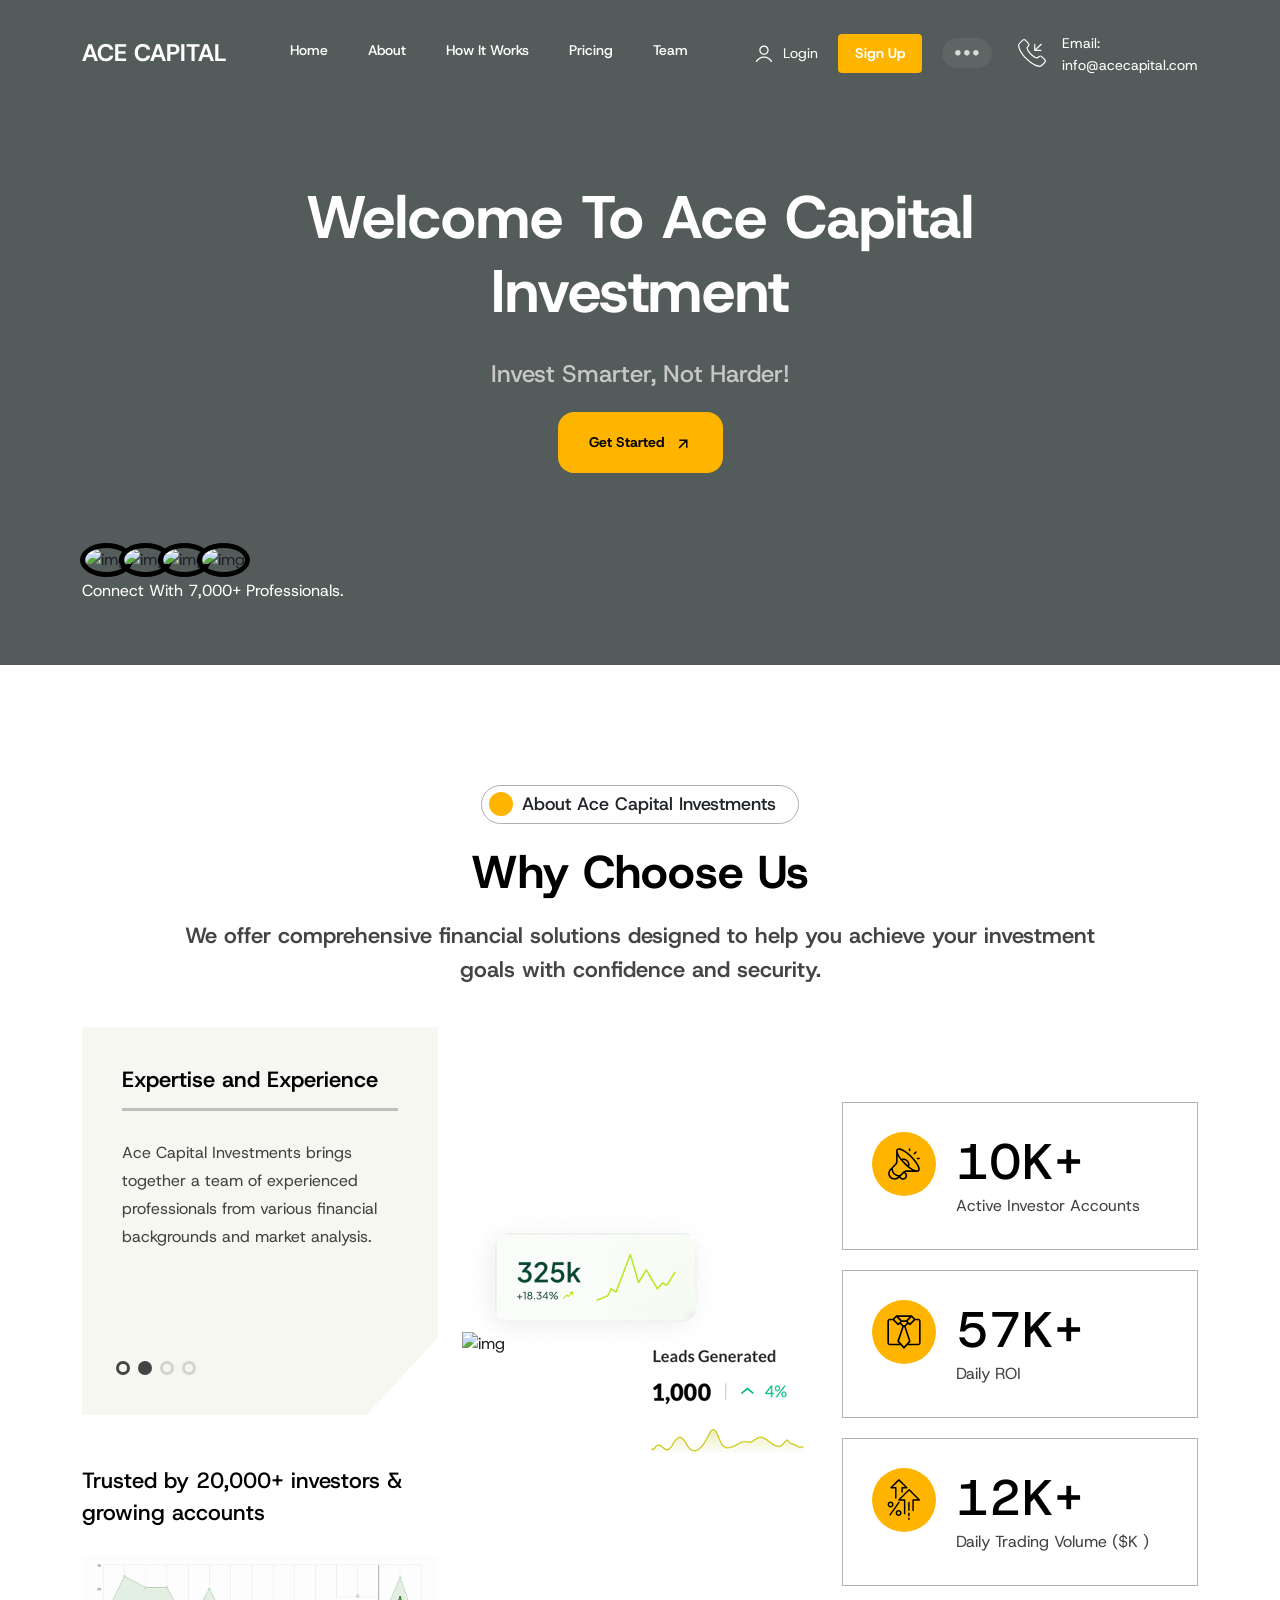
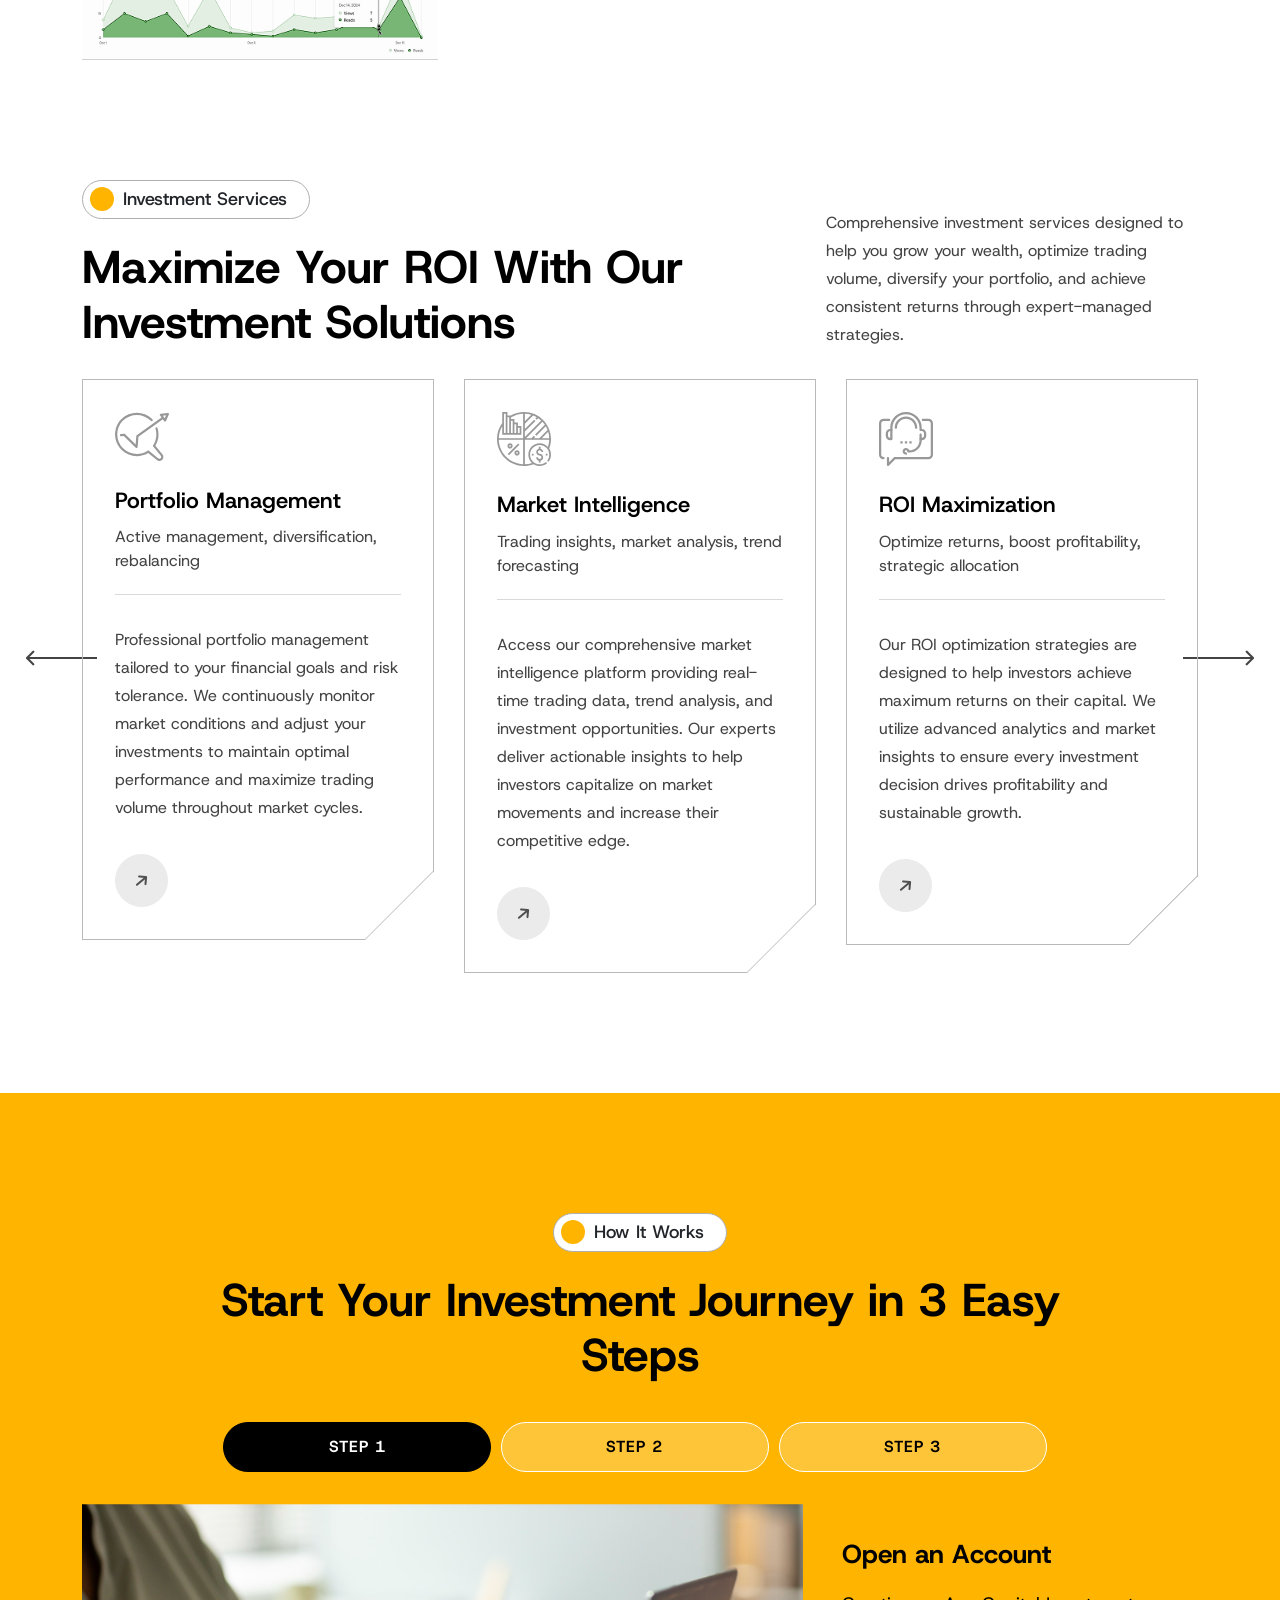
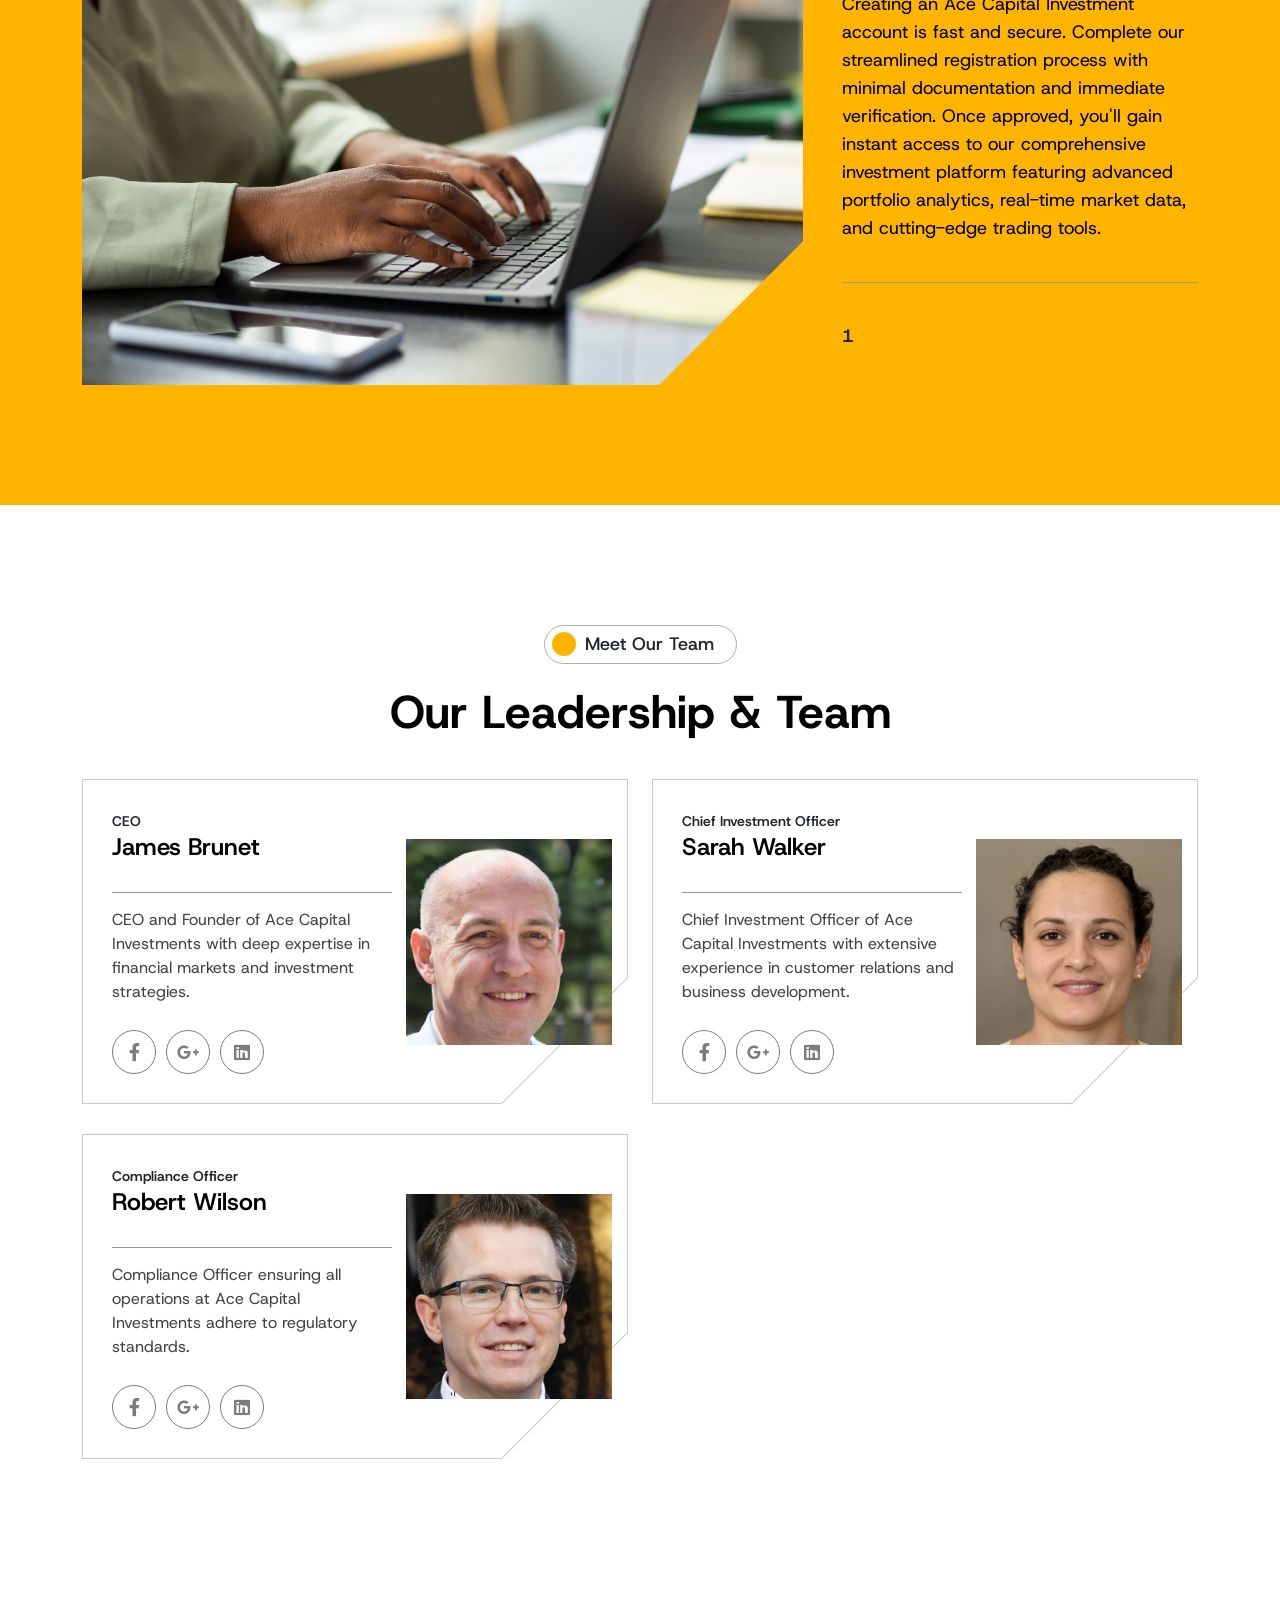
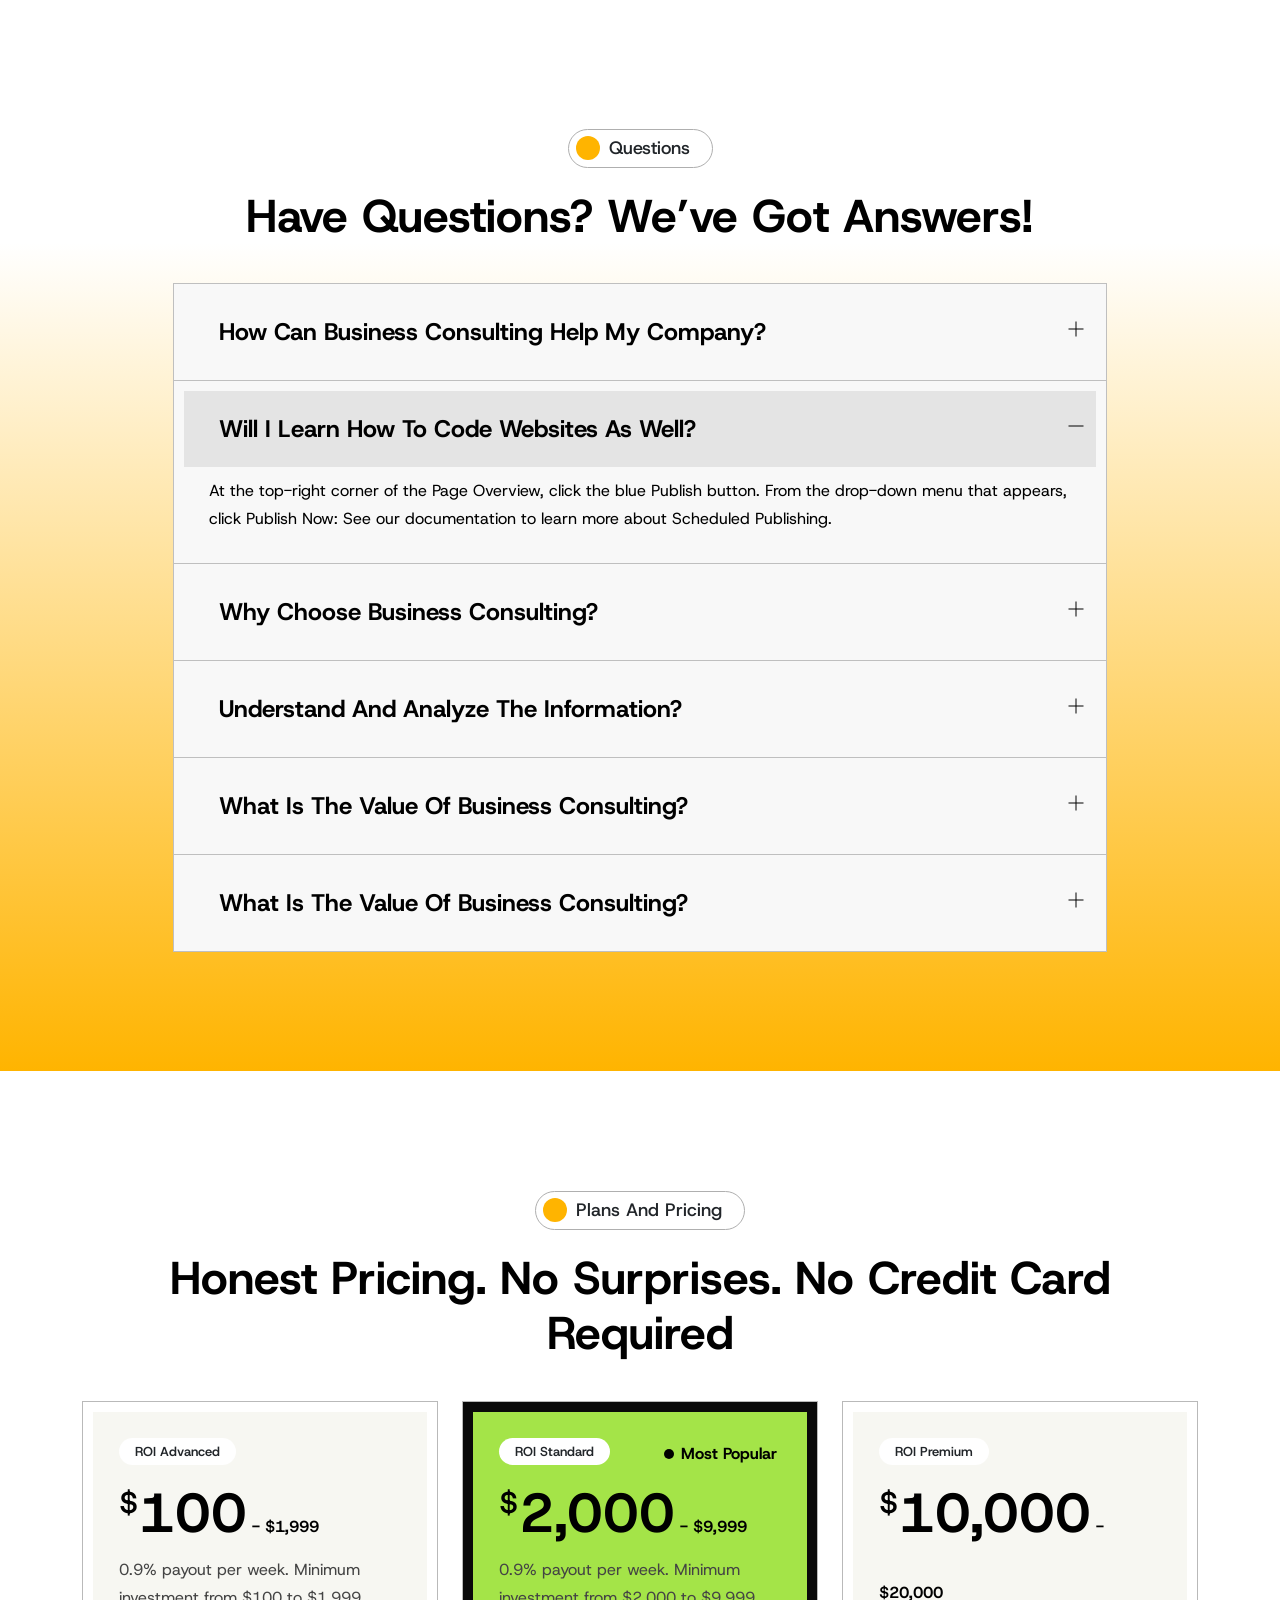
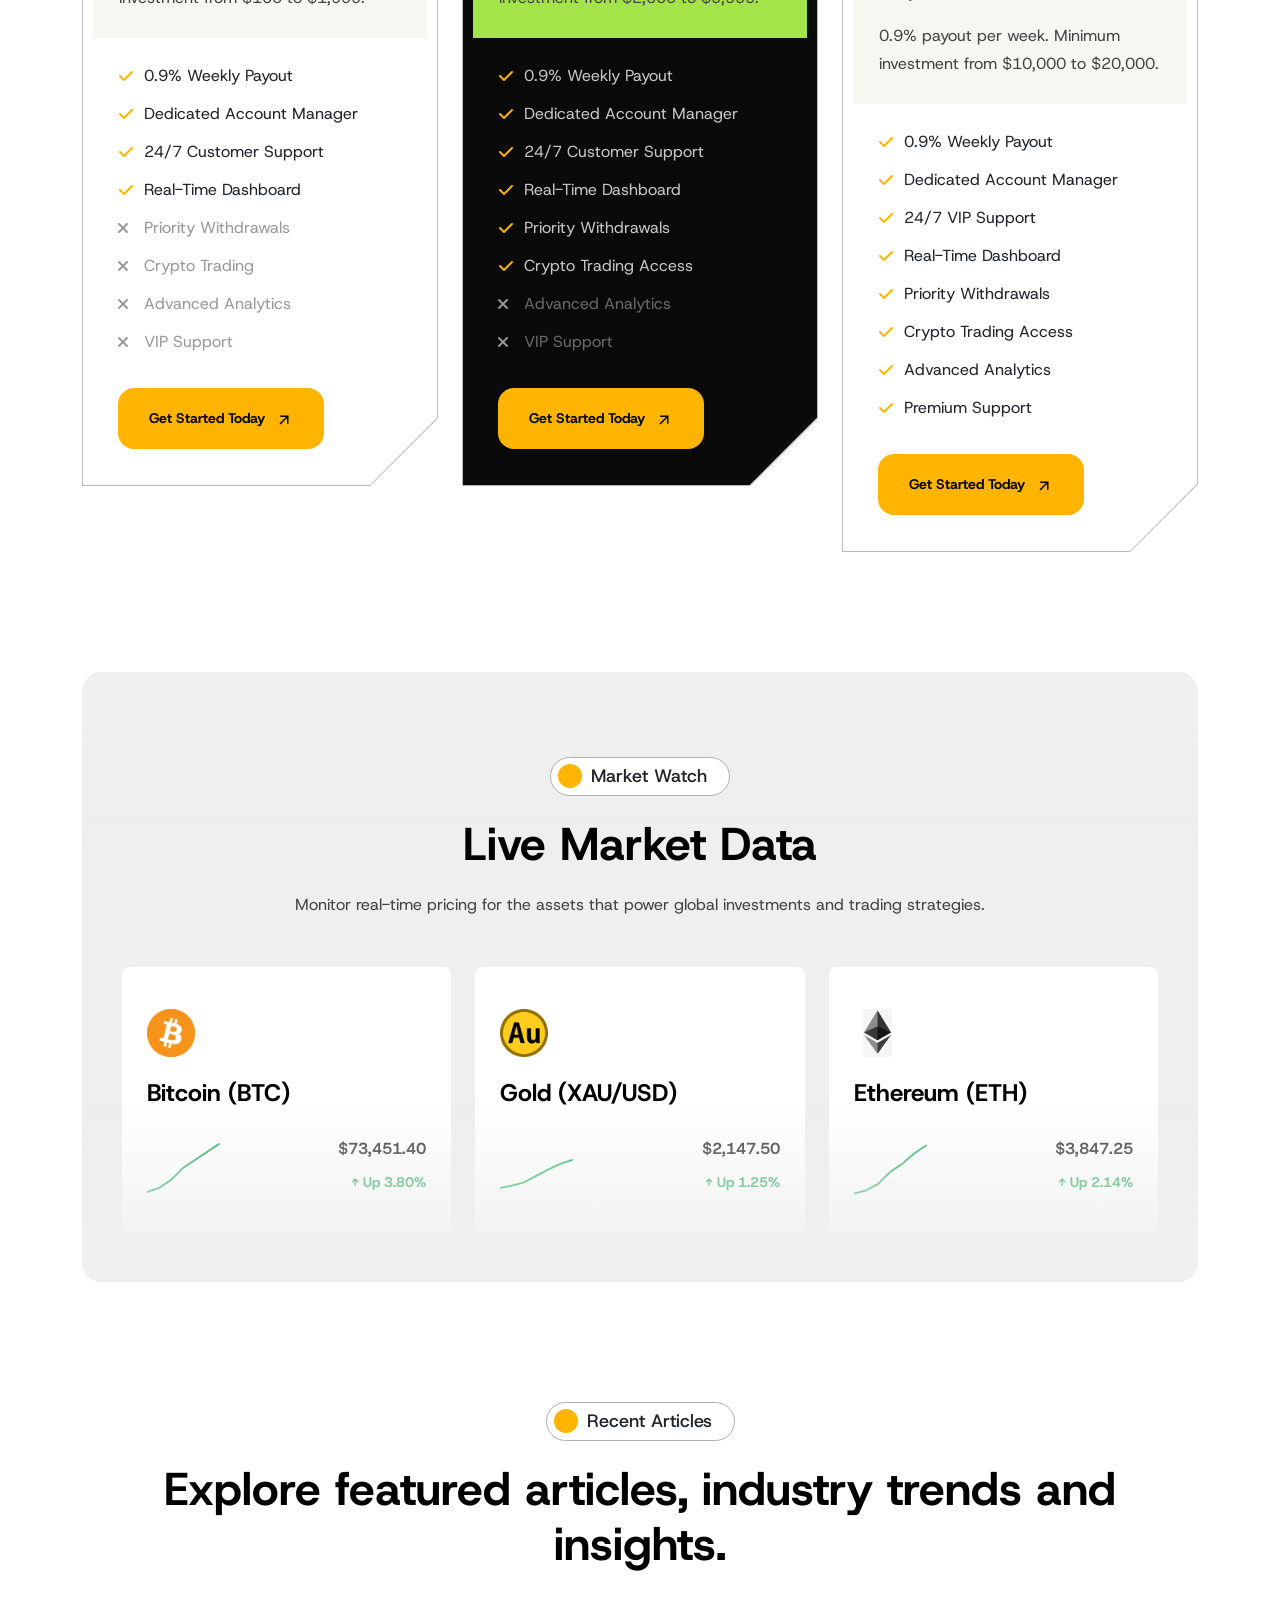
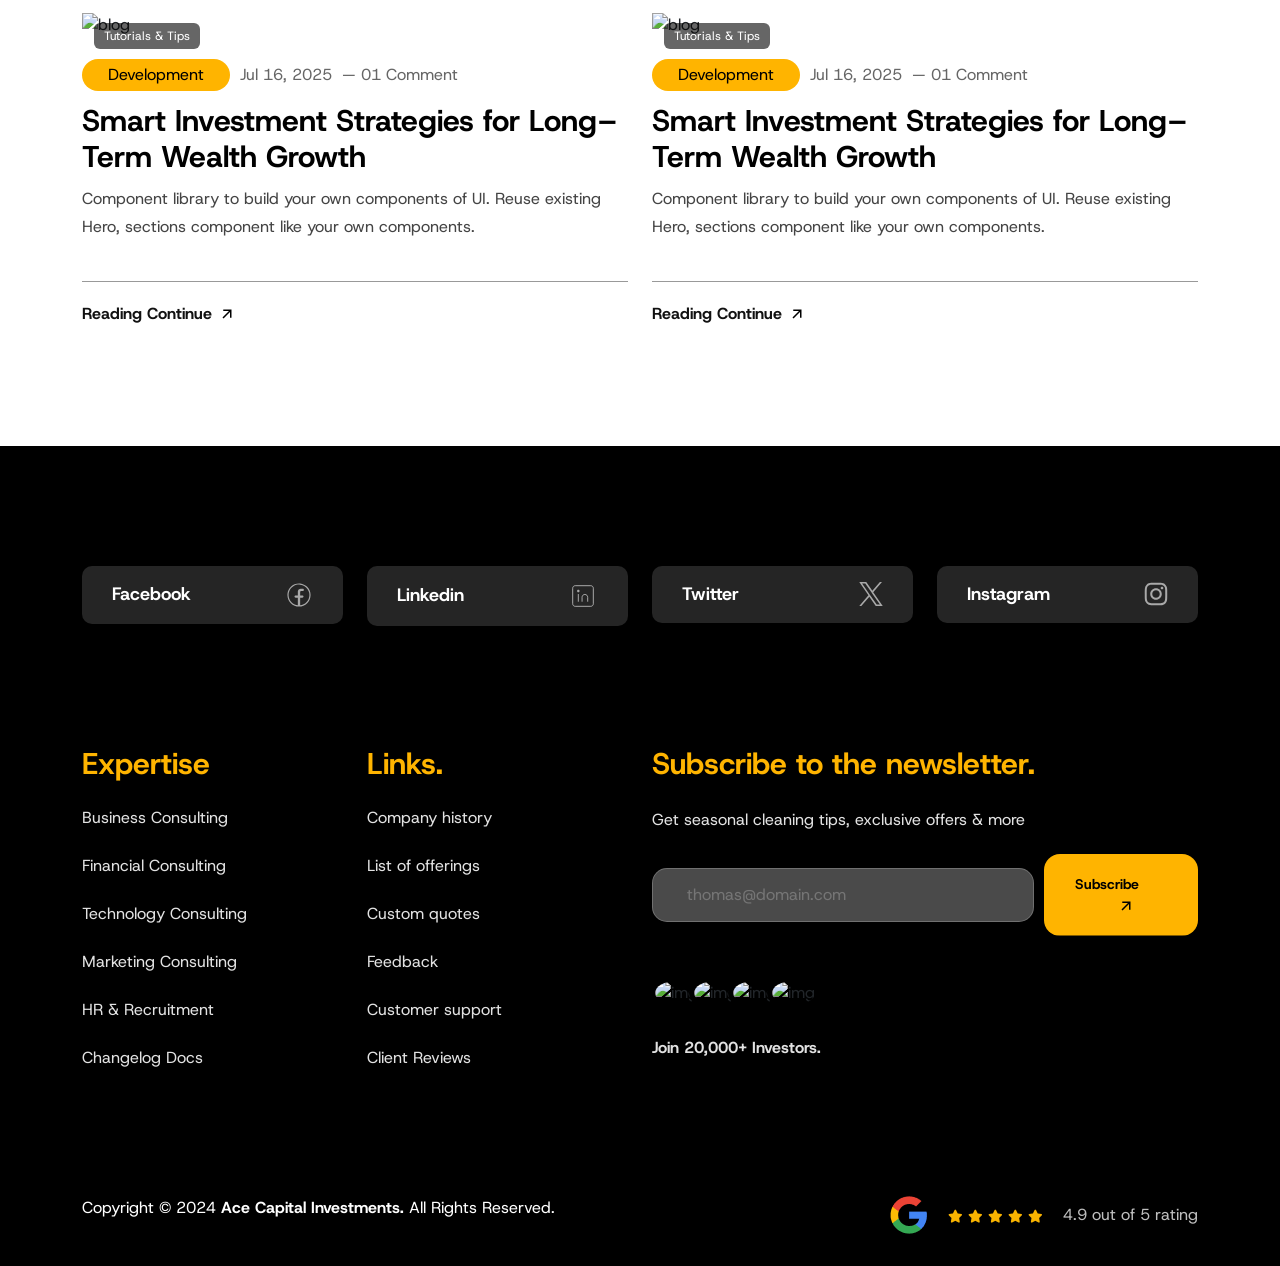
==== index.html @ 598467a3 "Initial commit: Ace Capital Investment platform with dashboard, auth pages, and assets" ====
<!DOCTYPE html>
<html lang="zxx">
<head>
  <meta charset="utf-8">
  <meta name="viewport" content="width=device-width, initial-scale=1.0">
  <title>Ace Capital Investment - Invest Smarter, Not Harder</title>
  <link rel="icon" href="assets/img/favicon.png">
  <!-- CSS only -->
   <link rel="stylesheet" type="text/css" href="assets/css/bootstrap.min.css"> 
   <!-- fancybox -->
   <link rel="stylesheet" href="assets/css/jquery.fancybox.min.css">
   <link rel="stylesheet" href="assets/css/nice-select.css"> 
   <!-- Font Awesome 6 -->
   <link rel="stylesheet" href="assets/css/fontawesome.min.css">
   <link rel="stylesheet" href="assets/css/swiper.css"> 
   <!-- style -->
   <link rel="stylesheet" href="assets/css/style.css">
   <!-- responsive -->
   <link rel="stylesheet" href="assets/css/responsive.css"> 
 </head>
<body>
<!-- preloader -->
 <div class="preloader">
    <div class="loader"></div> 
 </div>
<!-- preloader end -->
<!-- header -->
<header>
  <div class="container">
    <div class="top-bar">
      <div class="logo">
        <a href="index.html">
          <h2 style="color: white; margin: 0; font-size: 24px; font-weight: bold;">ACE CAPITAL</h2>
        </a>
      </div>
      <nav class="navbar">
        <ul class="navbar-links">
          <li class="navbar-dropdown">
            <a href="#">Home</a>
          </li>
          <li class="navbar-dropdown">
            <a href="#about">About</a>
          </li>
          <li class="navbar-dropdown">
            <a href="#services">How It Works</a>
          </li>
          <li class="navbar-dropdown">
            <a href="#pricing">Pricing</a>
          </li>
          <li class="navbar-dropdown">
            <a href="#team">Team</a>
          </li>
        </ul>
      </nav> 
      <div class="header-right">
        <div class="login">
          <svg width="36" height="36" viewBox="0 0 36 36" fill="none" xmlns="http://www.w3.org/2000/svg">
            <path d="M24.4227 14.036C24.4227 10.4709 21.5312 7.57945 17.9661 7.57945C14.4009 7.57945 11.5095 10.4709 11.5095 14.036C11.5095 17.6012 14.4009 20.4926 17.9661 20.4926C21.5312 20.4926 24.4227 17.6012 24.4227 14.036ZM13.1938 14.036C13.1938 11.3972 15.3273 9.26377 17.9661 9.26377C20.6049 9.26377 22.7383 11.3972 22.7383 14.036C22.7383 16.6748 20.6049 18.8083 17.9661 18.8083C15.3273 18.8083 13.1938 16.6748 13.1938 14.036Z" fill="white"/>
            <path d="M7.15832 30.3739C7.29868 30.4582 7.43904 30.4862 7.5794 30.4862C7.86012 30.4862 8.16891 30.3459 8.30927 30.0651C10.2743 26.5842 13.9798 24.4227 17.9661 24.4227C21.9523 24.4227 25.6578 26.5842 27.6509 30.0651C27.8755 30.4582 28.4088 30.5985 28.8019 30.3739C29.1949 30.1494 29.3352 29.616 29.1106 29.223C26.8368 25.2368 22.5699 22.7383 17.9661 22.7383C13.3622 22.7383 9.09529 25.2368 6.82145 29.223C6.59688 29.616 6.73724 30.1494 7.15832 30.3739Z" fill="white"/>
          </svg>
          <a href="#">Login</a>
        </div>
        <div class="login">
          <a href="#" class="btn" style="padding: 8px 16px; border-radius: 4px;">
            <span class="btn-wrap">
              <span class="text-one">Sign Up</span>
              <span class="text-two">Sign Up</span>
            </span>
          </a>
        </div>
        <a href="#" class="union" id="show">
          <svg width="24" height="6" viewBox="0 0 24 6" xmlns="http://www.w3.org/2000/svg">
            <path d="M2.85938 0C4.41439 8.73645e-05 5.6748 1.2604 5.6748 2.81543C5.67474 4.3704 4.41435 5.63077 2.85938 5.63086C1.30433 5.63086 0.0440144 4.37046 0.0439453 2.81543C0.0439453 1.26034 1.30429 0 2.85938 0ZM11.8691 0C13.4242 0 14.6855 1.26034 14.6855 2.81543C14.6855 4.37046 13.4242 5.63086 11.8691 5.63086C10.3143 5.63065 9.05378 4.37033 9.05371 2.81543C9.05371 1.26047 10.3142 0.00021094 11.8691 0ZM20.8799 0C22.435 0 23.6953 1.26034 23.6953 2.81543C23.6952 4.37046 22.4349 5.63086 20.8799 5.63086C19.3249 5.63083 18.0645 4.37044 18.0645 2.81543C18.0645 1.26036 19.3248 3.00267e-05 20.8799 0Z" />
          </svg> 
        </a>
        <div class="mailnumber">
          <i>
            <svg width="44" height="44" viewBox="0 0 44 44" fill="none" xmlns="http://www.w3.org/2000/svg">
              <path d="M36.5389 28.9111L33.0997 25.4719C32.1501 24.5223 30.6461 24.4389 29.6012 25.2768C27.8669 26.6681 27.3633 26.6561 27.3436 26.6544C25.7795 26.4748 23.3595 24.952 21.1784 22.7743C18.9621 20.5614 17.4779 18.2033 17.3069 16.6238C17.3061 16.6031 17.2992 16.1038 18.6897 14.4074C19.549 13.359 19.4734 11.8456 18.5135 10.8857L15.0889 7.46109C14.1152 6.48742 12.5872 6.42383 11.5336 7.31242C8.31701 10.0272 6.68591 12.0742 6.68591 13.3959C6.68591 18.2798 11.1529 24.487 15.3329 28.667C19.5129 32.847 25.7202 37.3141 30.604 37.3141C31.9258 37.3141 33.9728 35.683 36.6876 32.4663C37.5761 31.4136 37.5126 29.8848 36.5389 28.9111ZM35.7027 31.6345C32.9708 34.8717 31.2778 36.0241 30.604 36.0241C28.7151 36.0241 26.3338 35.2095 23.7187 33.6686C21.2343 32.2042 18.6493 30.1598 16.2439 27.7544C13.8385 25.349 11.794 22.7648 10.3297 20.2795C8.7888 17.6645 7.97412 15.2831 7.97412 13.3942C7.97412 12.7205 9.1274 11.0275 12.3638 8.29555C12.6173 8.08156 12.9241 7.97586 13.2301 7.97586C13.5729 7.97586 13.9141 8.1082 14.1762 8.37031L17.6008 11.7949C18.0898 12.2839 18.1285 13.0548 17.6919 13.5884C16.1176 15.5091 15.9732 16.2912 16.0239 16.7587C16.4604 20.7848 23.1429 27.4691 27.1958 27.934C27.6641 27.9881 28.453 27.8489 30.4072 26.2806C30.9383 25.8543 31.704 25.8973 32.1879 26.3811L35.6271 29.8203C36.1238 30.3188 36.1556 31.0982 35.7027 31.6345Z" fill="white"/>
              <path d="M24.3916 19.2595C24.4131 19.5843 24.7079 19.855 25.0336 19.849H31.6783C32.034 19.849 32.3228 19.5602 32.3228 19.2045C32.3228 18.8487 32.034 18.5599 31.6783 18.5599H26.6552L32.719 12.8356C32.9776 12.5916 32.9897 12.1834 32.7456 11.9247C32.5015 11.666 32.0933 11.654 31.8347 11.898L25.6781 17.7091V12.5589C25.6781 12.2031 25.3894 11.9144 25.0336 11.9144C24.6778 11.9144 24.389 12.2031 24.389 12.5589V19.2036C24.3899 19.2225 24.3908 19.2414 24.3916 19.2595Z" fill="white"/>
            </svg> 
          </i>
          <div>
            <span>Email:</span>
            <a href="mailto:info@acecapital.com">info@acecapital.com</a>
          </div>
        </div> 
      </div>
    </div>
  </div>
</header>
<!-- header end --> 
<section class="hero-section botton-section" style="background-image: url(assets/img/bg1.jpg);">
  <div class="container">
    <div class="row">
      <div class="col-lg-12">
        <div class="hero-text"> 
          <h1>Welcome To Ace Capital Investment</h1>
          <p style="font-size: 24px; font-weight: 500;">Invest Smarter, Not Harder!</p>
          <a href="#" class="btn">
            <span class="btn-wrap">
              <span class="text-one">Get Started </span>
              <span class="text-two">Register</span>
            </span>
            <svg width="18" height="18" viewBox="0 0 18 18" fill="none" xmlns="http://www.w3.org/2000/svg">
              <path d="M12.0029 7.0605L5.54768 13.5157L4.48718 12.4553L10.9417 6H5.25293V4.5H13.5029V12.75H12.0029V7.0605Z" fill="black"/>
            </svg> 
          </a>
        </div> 
        <div class="d-lg-flex">
          <div class="review"> 
            <ul>
              <li><img src="https://placehold.co/56x56" alt="img"></li>
              <li><img src="https://placehold.co/56x56" alt="img"></li>
              <li><img src="https://placehold.co/56x56" alt="img"></li>
              <li><img src="https://placehold.co/56x56" alt="img"></li> 
            </ul>
            <p>Connect With 7,000+ Professionals.</p>
          </div>
          
        </div> 
      </div> 
    </div>
  </div> 
</section> 
 <section class="gap no-bottom" id="about">
  <div class="container">
    <div class="heading">
      <span>About Ace Capital Investments</span>
      <h2>Why Choose Us</h2>
      <p>We offer comprehensive financial solutions designed to help you achieve your investment goals with confidence and security.</p>
    </div>
    <div class="row align-items-center">
      <div class="col-lg-4 col-md-6">
        <div class="swiper our-mission-swiper">
            <div class="swiper-wrapper">
              <div class="swiper-slide">
                <div class="our-mission">
                  <h3>Protection & Security</h3>
                  <p>Ace Capital Investments prioritizes the protection of our clients' funds and security of their personal information.</p>
                </div>
              </div>
              <div class="swiper-slide">
                <div class="our-mission">
                  <h3>Expertise and Experience</h3>
                  <p>Ace Capital Investments brings together a team of experienced professionals from various financial backgrounds and market analysis.</p>
                </div>
              </div>
              <div class="swiper-slide">
                <div class="our-mission">
                  <h3>Transparency and Trust</h3>
                  <p>Transparency forms the cornerstone of our business. We believe in building strong and open communication with our clients.</p>
                </div>
              </div>
              <div class="swiper-slide">
                <div class="our-mission">
                  <h3>Personalized Investment Strategies</h3>
                  <p>We believe that every investor is unique, with specific goals and risk tolerance. At Ace Capital Investments, we tailor strategies to your needs.</p>
                </div>
              </div>
          </div>
          <div class="swiper-pagination"></div>
        </div>
        <div class="trusted">
          <h3>Trusted by 20,000+ investors & growing accounts</h3>
          <img src="assets/img/trusted.png" alt="img">
        </div>
      </div>
      <div class="col-lg-4 col-md-6">
        <div class="about-imgs">
          <img src="assets/img/bg2.jpg" alt="img">
          <img src="assets/img/banner-icon.jpg" alt="img" class="banner-icon">
          <img src="assets/img/groth.png" alt="img" class="groth">
        </div>
      </div>
      <div class="col-lg-4 col-md-6">
        <div class="count-text">
            <div>
            <i>
              <svg width="32" height="32" viewBox="0 0 32 32" fill="none" xmlns="http://www.w3.org/2000/svg">
                <path d="M21.5417 3.33329C21.7516 3.33329 21.953 3.24988 22.1015 3.10142C22.2499 2.95295 22.3333 2.75159 22.3333 2.54163V0.958293C22.3333 0.74833 22.2499 0.546966 22.1015 0.3985C21.953 0.250034 21.7516 0.166626 21.5417 0.166626C21.3317 0.166626 21.1303 0.250034 20.9819 0.3985C20.8334 0.546966 20.75 0.74833 20.75 0.958293V2.54163C20.75 2.75159 20.8334 2.95295 20.9819 3.10142C21.1303 3.24988 21.3317 3.33329 21.5417 3.33329Z" fill="black"/>
                <path d="M29.4583 11.25H31.0416C31.2516 11.25 31.453 11.1666 31.6014 11.0181C31.7499 10.8696 31.8333 10.6683 31.8333 10.4583C31.8333 10.2483 31.7499 10.047 31.6014 9.8985C31.453 9.75003 31.2516 9.66663 31.0416 9.66663H29.4583C29.2483 9.66663 29.047 9.75003 28.8985 9.8985C28.75 10.047 28.6666 10.2483 28.6666 10.4583C28.6666 10.6683 28.75 10.8696 28.8985 11.0181C29.047 11.1666 29.2483 11.25 29.4583 11.25Z" fill="black"/>
                <path d="M26.2916 6.4999C26.3955 6.50116 26.4984 6.48068 26.5938 6.43978C26.6893 6.39888 26.7751 6.33845 26.8458 6.2624L28.4291 4.67906C28.5019 4.60629 28.5596 4.51989 28.599 4.42481C28.6384 4.32973 28.6587 4.22781 28.6587 4.1249C28.6587 4.02198 28.6384 3.92007 28.599 3.82498C28.5596 3.7299 28.5019 3.6435 28.4291 3.57073C28.3564 3.49796 28.27 3.44023 28.1749 3.40084C28.0798 3.36146 27.9779 3.34119 27.875 3.34119C27.772 3.34119 27.6701 3.36146 27.575 3.40084C27.48 3.44023 27.3936 3.49796 27.3208 3.57073L25.7375 5.15406C25.6617 5.22514 25.6014 5.31098 25.5601 5.4063C25.5188 5.50161 25.4976 5.60437 25.4976 5.70823C25.4976 5.81209 25.5188 5.91485 25.5601 6.01016C25.6014 6.10548 25.6617 6.19132 25.7375 6.2624C25.8082 6.33845 25.894 6.39888 25.9894 6.43978C26.0849 6.48068 26.1878 6.50116 26.2916 6.4999Z" fill="black"/>
                <path d="M23.8216 8.17827C21.2838 5.54727 18.3706 3.30632 15.1766 1.52827C12.1841 -0.0550608 9.98329 -0.260894 8.84329 0.910773C8.58634 1.17978 8.38654 1.49803 8.25592 1.84634C8.1253 2.19466 8.06658 2.56582 8.08329 2.93744V13.2449C8.06445 14.2773 7.65083 15.2632 6.92745 15.9999L2.05079 20.9241C1.45238 21.5134 0.977165 22.2159 0.652794 22.9906C0.328423 23.7653 0.161377 24.5967 0.161377 25.4366C0.161377 26.2765 0.328423 27.108 0.652794 27.8827C0.977165 28.6574 1.45238 29.3598 2.05079 29.9491C2.6401 30.5475 3.34254 31.0227 4.11724 31.3471C4.89194 31.6715 5.72342 31.8385 6.56329 31.8385C7.40315 31.8385 8.23463 31.6715 9.00933 31.3471C9.78403 31.0227 10.4865 30.5475 11.0758 29.9491L11.25 29.7908L12.0891 30.6141C12.4708 31.0031 12.9268 31.3115 13.43 31.5209C13.9332 31.7304 14.4733 31.8366 15.0183 31.8333C16.1172 31.8291 17.1699 31.3907 17.947 30.6136C18.7241 29.8366 19.1624 28.7839 19.1666 27.6849C19.1699 27.1399 19.0637 26.5998 18.8543 26.0966C18.6449 25.5935 18.3365 25.1375 17.9475 24.7558L17.3775 24.1699C17.8186 24.0068 18.2846 23.9211 18.755 23.9166H29.4583C29.5733 23.9129 29.6864 23.8859 29.7908 23.8374C30.2836 23.7606 30.7388 23.5275 31.0891 23.1724C32.2608 22.0166 32.0391 19.8158 30.4716 16.8391C28.6949 13.6396 26.4539 10.7209 23.8216 8.17827ZM9.93579 2.01911C10.1986 1.81991 10.5254 1.72412 10.8541 1.74994C12.1138 1.87152 13.3307 2.27174 14.4166 2.92161C17.4594 4.62793 20.2426 6.76063 22.6816 9.25494C25.1759 11.6939 27.3086 14.4771 29.015 17.5199C30.3766 20.1324 30.345 21.5891 29.9175 22.0324C29.79 22.1361 29.6431 22.2134 29.4854 22.2596C29.3277 22.3058 29.1624 22.3201 28.9991 22.3016C26.832 21.9626 24.7879 21.0741 23.0616 19.7208C22.4441 19.2933 21.8583 18.8499 21.2883 18.4066C21.4471 17.8934 21.5324 17.3604 21.5416 16.8233C21.5493 15.84 21.328 14.8685 20.8952 13.9856C20.4624 13.1028 19.8299 12.3328 19.0479 11.7367C18.266 11.1406 17.3559 10.7348 16.3899 10.5514C15.4239 10.368 14.4285 10.412 13.4825 10.6799C13.055 10.1099 12.6116 9.52411 12.1841 8.90661C10.8486 7.16475 9.98183 5.10962 9.66662 2.93744C9.64814 2.77416 9.66242 2.60883 9.70864 2.45114C9.75486 2.29345 9.83208 2.14657 9.93579 2.01911ZM19.9741 17.3141C19.0241 16.5224 18.1058 15.7308 17.2033 14.7966C16.3008 13.8624 15.4775 12.9758 14.6858 12.0258C15.3569 11.9423 16.0381 12.0032 16.6839 12.2042C17.3296 12.4053 17.925 12.7419 18.4301 13.1916C18.9352 13.6413 19.3385 14.1937 19.613 14.8118C19.8875 15.4299 20.0268 16.0995 20.0216 16.7758C20.0216 16.9816 19.99 17.1399 19.9741 17.3141ZM3.15912 28.8408C2.70428 28.3982 2.34275 27.8689 2.09589 27.2842C1.84903 26.6995 1.72185 26.0713 1.72185 25.4366C1.72185 24.8019 1.84903 24.1737 2.09589 23.589C2.34275 23.0043 2.70428 22.4751 3.15912 22.0324L3.42829 21.7633C3.65688 23.4887 4.44772 25.0907 5.67845 26.3214C6.90917 27.5522 8.51119 28.343 10.2366 28.5716L9.96745 28.8408C9.05102 29.7176 7.83161 30.207 6.56329 30.207C5.29496 30.207 4.07555 29.7176 3.15912 28.8408ZM16.8391 25.8641C17.3149 26.3509 17.5819 27.0042 17.5833 27.6849C17.5836 28.366 17.3164 29.0199 16.8391 29.5058C16.3442 29.9654 15.6937 30.2208 15.0183 30.2208C14.3428 30.2208 13.6924 29.9654 13.1975 29.5058L12.3741 28.6666L16 25.0724L16.8391 25.8641ZM18.755 22.3333C18.0305 22.3238 17.3115 22.459 16.64 22.7309C15.9685 23.0027 15.3579 23.4059 14.8441 23.9166L11.7408 27.0833H11.25C9.57025 27.0833 7.95934 26.416 6.77161 25.2283C5.58388 24.0406 4.91662 22.4296 4.91662 20.7499C4.90816 20.5864 4.90816 20.4226 4.91662 20.2591L8.08329 17.0924C8.59118 16.5765 8.99243 15.9656 9.26411 15.2946C9.53579 14.6235 9.67256 13.9055 9.66662 13.1816V7.68744C10.0783 8.43161 10.5216 9.14411 10.9491 9.76161C11.5666 10.6799 12.2 11.5191 12.8491 12.3108C13.8671 13.5651 14.9505 14.7648 16.095 15.9049C17.2508 17.0608 18.4541 18.1533 19.6733 19.1508C20.4808 19.7999 21.2566 20.4174 22.2383 21.0508C22.8558 21.4783 23.5683 21.9216 24.3125 22.3333H18.755Z" fill="black"/>
                </svg>
                </i>
                </div>
          <div>
            <h2 data-max="20"><span>K+</span></h2>
            <p>Active Investor Accounts</p> 
          </div>
        </div>
        <div class="count-text">
          <div>
            <i>
              <svg width="34" height="34" viewBox="0 0 34 34" fill="none" xmlns="http://www.w3.org/2000/svg">
                  <path d="M31.1667 3.66672H28.1834L25.0834 0.583383C25.0226 0.474343 24.9294 0.386953 24.8167 0.333383C24.7125 0.309771 24.6043 0.309771 24.5 0.333383H9.50004C9.39581 0.309771 9.28761 0.309771 9.18337 0.333383C9.07937 0.368917 8.98713 0.432335 8.91671 0.516716L5.81671 3.66672H2.83337C2.17033 3.66672 1.53445 3.93011 1.06561 4.39895C0.596766 4.86779 0.333374 5.50367 0.333374 6.16672V27.8334C0.333374 28.4964 0.596766 29.1323 1.06561 29.6011C1.53445 30.07 2.17033 30.3334 2.83337 30.3334H13.6667L16.3334 33.3834C16.4131 33.4724 16.5107 33.5437 16.6198 33.5925C16.729 33.6413 16.8472 33.6665 16.9667 33.6665C17.0862 33.6665 17.2044 33.6413 17.3136 33.5925C17.4227 33.5437 17.5203 33.4724 17.6 33.3834L20.3334 30.3334H31.1667C31.8297 30.3334 32.4656 30.07 32.9345 29.6011C33.4033 29.1323 33.6667 28.4964 33.6667 27.8334V6.16672C33.6667 5.50367 33.4033 4.86779 32.9345 4.39895C32.4656 3.93011 31.8297 3.66672 31.1667 3.66672ZM17.4834 10.3334H16.5167L14.0167 7.83338L14.85 7.00005H19.15L19.9834 7.83338L17.4834 10.3334ZM19.15 5.33338H14.85L11.5167 2.00005H22.4834L19.15 5.33338ZM20.6834 6.16672L24.5 2.35005L26.65 4.50005L22.8334 8.31672L20.6834 6.16672ZM9.50004 2.35005L13.3167 6.16672L11.1667 8.31672L7.35004 4.50005L9.50004 2.35005ZM2.83337 28.6667C2.61236 28.6667 2.4004 28.5789 2.24412 28.4226C2.08784 28.2664 2.00004 28.0544 2.00004 27.8334V6.16672C2.00004 5.9457 2.08784 5.73374 2.24412 5.57746C2.4004 5.42118 2.61236 5.33338 2.83337 5.33338H5.81671L10.5834 10.0834C10.6582 10.1631 10.7486 10.2266 10.8489 10.2701C10.9492 10.3135 11.0574 10.3359 11.1667 10.3359C11.276 10.3359 11.3842 10.3135 11.4845 10.2701C11.5849 10.2266 11.6752 10.1631 11.75 10.0834L12.8334 9.01672L15.2167 11.4L10.3334 25.9C10.2865 26.0376 10.2756 26.185 10.3019 26.3279C10.3281 26.4709 10.3906 26.6048 10.4834 26.7167L12.15 28.6667H2.83337ZM17 31.5667L12.1 25.9834L16.7667 12H17.2334L21.9 25.9834L17 31.5667ZM32 27.8334C32 28.0544 31.9122 28.2664 31.756 28.4226C31.5997 28.5789 31.3877 28.6667 31.1667 28.6667H21.75L23.4167 26.7167C23.5095 26.6048 23.572 26.4709 23.5982 26.3279C23.6245 26.185 23.6136 26.0376 23.5667 25.9L18.7334 11.4L21.1667 9.01672L22.25 10.0834C22.3249 10.1631 22.4152 10.2266 22.5155 10.2701C22.6159 10.3135 22.724 10.3359 22.8334 10.3359C22.9427 10.3359 23.0509 10.3135 23.1512 10.2701C23.2515 10.2266 23.3419 10.1631 23.4167 10.0834L28.1834 5.33338H31.1667C31.3877 5.33338 31.5997 5.42118 31.756 5.57746C31.9122 5.73374 32 5.9457 32 6.16672V27.8334Z" fill="black"/>
                  </svg>

                </i>
                </div>
          <div>
            <h2 data-max="110"><span>K+</span></h2>
            <p>Daily ROI</p> 
          </div>  
        </div>
        <div class="count-text">
          <div>
            <i>
              <svg width="34" height="41" viewBox="0 0 34 41" fill="none" xmlns="http://www.w3.org/2000/svg">
                <path fill-rule="evenodd" clip-rule="evenodd" d="M11.359 0.366767C11.6397 0.0860775 12.0948 0.0860775 12.3755 0.366767L20.2817 8.27302C20.4873 8.47858 20.5488 8.78772 20.4375 9.05631C20.3263 9.32488 20.0642 9.5 19.7735 9.5H15.8204V13.0937C15.8204 13.4907 15.4986 13.8125 15.1016 13.8125C14.7047 13.8125 14.3829 13.4907 14.3829 13.0937V8.78125C14.3829 8.38428 14.7047 8.0625 15.1016 8.0625H18.0383L11.8672 1.89146L5.69623 8.0625H8.81255C9.20952 8.0625 9.5313 8.38428 9.5313 8.78125V19.0234C9.5313 19.4204 9.20952 19.7422 8.81255 19.7422C8.41562 19.7422 8.0938 19.4204 8.0938 19.0234V9.5H3.96099C3.67029 9.5 3.4082 9.32488 3.29697 9.05631C3.18571 8.78772 3.2472 8.47858 3.45276 8.27302L11.359 0.366767ZM22.1094 10.0391C22.3001 10.0391 22.4829 10.1148 22.6177 10.2496L32.8598 20.4918C33.0653 20.6973 33.1268 21.0065 33.0157 21.2751C32.9043 21.5436 32.6423 21.7187 32.3516 21.7187H26.7813V31.6016C26.7813 31.9985 26.4595 32.3203 26.0626 32.3203C25.6656 32.3203 25.3438 31.9985 25.3438 31.6016V21C25.3438 20.603 25.6656 20.2812 26.0626 20.2812H30.6166L22.1094 11.7743L13.6025 20.2812H17.6172C18.0142 20.2812 18.336 20.603 18.336 21V34.6562C18.336 35.0534 18.0142 35.375 17.6172 35.375C17.2203 35.375 16.8985 35.0534 16.8985 34.6562V21.7187H11.8672C11.5765 21.7187 11.3145 21.5436 11.2032 21.2751C11.092 21.0065 11.1534 20.6973 11.359 20.4918L21.6012 10.2496C21.736 10.1148 21.9188 10.0391 22.1094 10.0391ZM3.60201 23.9851C2.75662 23.9851 2.07129 24.6704 2.07129 25.5158C2.07129 26.3612 2.75662 27.0466 3.60201 27.0466C4.44744 27.0466 5.13277 26.3612 5.13277 25.5158C5.13277 24.6704 4.44744 23.9851 3.60201 23.9851ZM0.633789 25.5158C0.633789 23.8765 1.96272 22.5476 3.60201 22.5476C5.24134 22.5476 6.57027 23.8765 6.57027 25.5158C6.57027 27.1552 5.24134 28.4841 3.60201 28.4841C1.96272 28.4841 0.633789 27.1552 0.633789 25.5158ZM12.3962 22.7446C12.7201 22.974 12.7968 23.4226 12.5675 23.7466L3.65606 36.3338C3.42671 36.658 2.97814 36.7345 2.65416 36.5052C2.33018 36.276 2.25346 35.8275 2.48285 35.5033L11.3942 22.9159C11.6236 22.592 12.0722 22.5153 12.3962 22.7446ZM21.9297 22.7969C22.3267 22.7969 22.6485 23.1187 22.6485 23.5156V31.2422C22.6485 31.6392 22.3267 31.9609 21.9297 31.9609C21.5328 31.9609 21.211 31.6392 21.211 31.2422V23.5156C21.211 23.1187 21.5328 22.7969 21.9297 22.7969ZM11.5956 32.468C10.7502 32.468 10.0649 33.1533 10.0649 33.9986C10.0649 34.8442 10.7502 35.5295 11.5956 35.5295C12.441 35.5295 13.1263 34.8442 13.1263 33.9986C13.1263 33.1533 12.441 32.468 11.5956 32.468ZM8.62737 33.9986C8.62737 32.3594 9.95626 31.0305 11.5956 31.0305C13.2349 31.0305 14.5638 32.3594 14.5638 33.9986C14.5638 35.6381 13.2349 36.967 11.5956 36.967C9.95626 36.967 8.62737 35.6381 8.62737 33.9986ZM21.9297 33.3984C22.3267 33.3984 22.6485 33.7202 22.6485 34.1172V36.6328C22.6485 37.0299 22.3267 37.3516 21.9297 37.3516C21.5328 37.3516 21.211 37.0299 21.211 36.6328V34.1172C21.211 33.7202 21.5328 33.3984 21.9297 33.3984ZM21.9297 38.4297C22.3267 38.4297 22.6485 38.7513 22.6485 39.1484V40.2266C22.6485 40.6237 22.3267 40.9453 21.9297 40.9453C21.5328 40.9453 21.211 40.6237 21.211 40.2266V39.1484C21.211 38.7513 21.5328 38.4297 21.9297 38.4297Z" fill="black"/>
                </svg>
              </i>
              </div>
          <div>
            <h2 data-max="24"><span>K+</span></h2>
            <p>Daily Trading Volume ($K )</p> 
          </div>
        </div>
      </div>
    </div>
  </div>
</section>  
<section id="services" class="gap">
  <div class="container">
    <div class="heading-add">
      <div class="heading two">
        <span>Investment Services</span>
        <h2>Maximize Your ROI With Our Investment Solutions</h2>
      </div> 
      <p>Comprehensive investment services designed to help you grow your wealth, optimize trading volume, diversify your portfolio, and achieve consistent returns through expert-managed strategies.</p> 
    </div>
    <div class="swiper services-slider">
      <div class="swiper-wrapper">
        <div class="swiper-slide">
          <div class="services">
            <i> 
              <svg width="77" height="77" viewBox="0 0 77 77" fill="none" xmlns="http://www.w3.org/2000/svg">
              <g clip-path="url(#clip0_19_258)">
              <path d="M12.8331 77C12.6264 77 12.4178 76.9612 12.2187 76.8778C11.6206 76.6311 11.2294 76.0442 11.2294 75.3956V65.7706C11.2294 64.8836 11.9478 64.1669 12.8331 64.1669C13.719 64.1669 14.4375 64.8836 14.4375 65.7706V71.5237L21.3243 64.6368C21.6239 64.3349 22.0334 64.1669 22.4581 64.1669H70.5831C72.3526 64.1669 73.7919 62.7276 73.7919 60.9581V16.0419C73.7919 14.2724 72.3526 12.8331 70.5831 12.8331H62.5625C61.6754 12.8331 60.9581 12.1147 60.9581 11.2294C60.9581 10.3435 61.6754 9.625 62.5625 9.625H70.5831C74.122 9.625 77 12.503 77 16.0419V60.9581C77 64.497 74.122 67.375 70.5831 67.375H23.1226L13.9675 76.53C13.6609 76.8361 13.2502 77 12.8331 77Z" fill="#989898"/>
              <path d="M6.41686 67.375C2.87798 67.375 0 64.497 0 60.9581V16.0419C0 12.503 2.87798 9.625 6.41686 9.625H14.4375C15.3228 9.625 16.0419 10.3435 16.0419 11.2294C16.0419 12.1147 15.3228 12.8331 14.4375 12.8331H6.41686C4.64742 12.8331 3.20814 14.2724 3.20814 16.0419V60.9581C3.20814 62.7276 4.64742 64.1669 6.41686 64.1669C7.30217 64.1669 8.02064 64.8836 8.02064 65.7706C8.02064 66.6577 7.30217 67.375 6.41686 67.375Z" fill="#989898"/>
              <path d="M60.9581 40.1044H59.3544C58.4673 40.1044 57.75 39.3853 57.75 38.5C57.75 37.6147 58.4673 36.8956 59.3544 36.8956H60.9581C62.7276 36.8956 64.1669 35.4569 64.1669 33.6875V30.4794C64.1669 28.7099 62.7276 27.2706 60.9581 27.2706H59.3544C58.4673 27.2706 57.75 26.5522 57.75 25.6669V22.4581C57.75 11.8438 49.1149 3.20814 38.5 3.20814C27.8851 3.20814 19.25 11.8438 19.25 22.4581V25.6669C19.25 26.5522 18.5315 27.2706 17.6456 27.2706C16.7603 27.2706 16.0419 26.5522 16.0419 25.6669V22.4581C16.0419 10.0744 26.1157 0 38.5 0C50.8843 0 60.9581 10.0744 60.9581 22.4581V24.0625C64.497 24.0625 67.375 26.9405 67.375 30.4794V33.6875C67.375 37.2264 64.497 40.1044 60.9581 40.1044Z" fill="#989898"/>
              <path d="M17.6456 40.1044H16.0419C12.503 40.1044 9.625 37.2264 9.625 33.6875V30.4794C9.625 26.9405 12.503 24.0625 16.0419 24.0625H17.6456C18.5315 24.0625 19.25 24.781 19.25 25.6669V38.5C19.25 39.3853 18.5315 40.1044 17.6456 40.1044ZM16.0419 27.2706C14.2724 27.2706 12.8331 28.7099 12.8331 30.4794V33.6875C12.8331 35.4569 14.2724 36.8956 16.0419 36.8956V27.2706Z" fill="#989898"/>
              <path d="M38.5 60.958C35.8464 60.958 33.6875 58.7991 33.6875 56.1455C33.6875 53.4925 35.8464 51.333 38.5 51.333C40.592 51.333 42.3755 52.6742 43.0382 54.5417H43.3125C51.2738 54.5417 57.75 48.0656 57.75 40.1042V32.083C57.75 31.1977 58.4673 30.4792 59.3544 30.4792C60.2414 30.4792 60.9581 31.1977 60.9581 32.083V40.1042C60.9581 49.8332 53.0415 57.7499 43.3125 57.7499H41.7081C40.8211 57.7499 40.1044 57.0326 40.1044 56.1455C40.1044 55.2602 39.3841 54.5417 38.5 54.5417C37.6159 54.5417 36.8956 55.2602 36.8956 56.1455C36.8956 57.0314 37.6159 57.7499 38.5 57.7499C39.3853 57.7499 40.1044 58.4672 40.1044 59.3542C40.1044 60.2413 39.3853 60.958 38.5 60.958Z" fill="#989898"/>
              <path d="M52.9375 24.0624C52.0504 24.0624 51.3331 23.3439 51.3331 22.458C51.3331 15.382 45.576 9.62489 38.5 9.62489C31.424 9.62489 25.6669 15.382 25.6669 22.458C25.6669 23.3439 24.9478 24.0624 24.0625 24.0624C23.1772 24.0624 22.4581 23.3439 22.4581 22.458C22.4581 13.6126 29.6546 6.41675 38.5 6.41675C47.3454 6.41675 54.5419 13.6126 54.5419 22.458C54.5419 23.3439 53.8246 24.0624 52.9375 24.0624Z" fill="#989898"/>
              <path d="M30.4794 41.7083H33.6875V44.917H30.4794V41.7083Z" fill="#989898"/>
              <path d="M36.8956 41.7083H40.1044V44.917H36.8956V41.7083Z" fill="#989898"/>
              <path d="M43.3125 41.7083H46.5206V44.917H43.3125V41.7083Z" fill="#989898"/>
              </g> 
              </svg>
            </i>
            <h3><a href="#"> ROI Maximization</a></h3>
            <span>Optimize returns, boost profitability, strategic allocation</span>
            <p>Our ROI optimization strategies are designed to help investors achieve maximum returns on their capital. We utilize advanced analytics and market insights to ensure every investment decision drives profitability and sustainable growth.</p>
            <a href="#"><i class="fa-solid fa-arrow-right"></i></a>
          </div>
        </div>
        <div class="swiper-slide">
          <div class="services">
            <i> 
              <svg width="75" height="69" viewBox="0 0 75 69" fill="none" xmlns="http://www.w3.org/2000/svg">
                  <path d="M65.7141 58.6921L56.0859 46.9007C60.5953 39.4968 61.6922 30.5085 59.0719 22.0992C58.8281 21.307 57.975 20.8804 57.1828 21.1242C56.3906 21.3679 55.9336 22.221 56.2078 23.0132C58.6758 30.8742 57.518 39.2835 53.0086 46.139L52.9172 46.2609C52.6125 46.8093 52.643 47.4796 53.0391 47.9671L63.368 60.5812C63.368 60.5812 63.5203 60.764 63.5508 60.764C64.4039 61.739 64.4039 63.1101 63.5812 64.1156C63.5508 64.146 63.5508 64.1765 63.5203 64.1765L63.307 64.3898C62.332 65.2124 60.9 65.2124 59.8945 64.3288C59.8336 64.2679 59.8031 64.2374 59.7422 64.1765L47.1281 53.8781C46.6101 53.4515 45.8789 53.421 45.3305 53.7867L45.2086 53.8781C34.575 60.8249 20.3461 59.4234 11.2664 50.5265C11.2055 50.4351 11.175 50.3437 11.1141 50.2828C0.51093 39.7406 0.510929 22.5257 11.0836 11.9531C21.6562 1.38041 38.8711 1.38041 49.4437 11.9531C49.5047 12.014 49.5961 12.0749 49.6875 12.1054C49.718 12.1359 49.7789 12.1968 49.8094 12.2273C50.3273 12.8671 51.3023 12.9585 51.9422 12.4101C52.582 11.8921 52.6734 10.9171 52.125 10.2773C52.0031 10.1249 51.8203 9.94213 51.6375 9.75931C39.907 -1.94069 20.8031 -2.03209 8.98124 9.66791C8.95077 9.69838 8.88984 9.72885 8.85937 9.78978C3.98437 14.6648 0.937492 21.1546 0.236711 28.0101C-0.0679768 30.996 0.084367 33.982 0.632805 36.8765C1.79062 42.8179 4.65468 48.2109 8.95077 52.507C18.7922 62.3179 34.2398 64.1156 46.0617 56.9249L57.7617 66.4921C57.8226 66.5531 57.9141 66.6445 57.975 66.7054C59.0414 67.6195 60.3211 68.046 61.6008 68.046C62.9109 68.046 64.2211 67.589 65.2875 66.6749L65.8055 66.1874C65.8969 66.096 65.9578 66.0046 66.0187 65.8828C67.6336 63.7804 67.5726 60.8554 65.8359 58.814C65.8055 58.7835 65.7445 58.7226 65.7141 58.6921Z" fill="#989898"/>
                  <path d="M74.6109 1.86791C74.3062 1.44135 73.7883 1.1976 73.2398 1.25853L63.4594 2.29447C62.9109 2.35541 62.4539 2.69057 62.2406 3.17807C62.0273 3.66557 62.0883 4.24447 62.393 4.67103L64.5562 7.6265L30.1875 32.3976C29.8219 32.6413 29.6086 33.0679 29.5781 33.4945L28.6641 45.2249L13.7953 30.6913C13.4906 30.3867 13.0641 30.2343 12.6375 30.2648L8.28046 30.5695C7.4578 30.6304 6.81796 31.3312 6.8789 32.1843C6.93983 33.007 7.67108 33.6468 8.49374 33.5859L12.1805 33.3421L28.8773 49.6429C29.1516 49.9171 29.5476 50.0695 29.9437 50.0695C30.1266 50.0695 30.3094 50.039 30.4617 49.9781C31.0101 49.7648 31.3758 49.2773 31.4367 48.6984L32.5641 34.4695L66.4148 10.1249L68.2734 12.6843C68.5476 13.0804 69.0047 13.2937 69.4922 13.2937C69.5531 13.2937 69.6141 13.2937 69.6445 13.2937C70.193 13.2328 70.65 12.8976 70.8633 12.4101L74.8242 3.42182C75.007 2.87338 74.9461 2.32494 74.6109 1.86791ZM69.1266 8.75385L66.4148 5.03666L70.9851 4.54916L69.1266 8.75385Z" fill="#989898"/>
              </svg> 
            </i>
            <h3><a href="#">Portfolio Management</a></h3>
            <span>Active management, diversification, rebalancing</span>
            <p>Professional portfolio management tailored to your financial goals and risk tolerance. We continuously monitor market conditions and adjust your investments to maintain optimal performance and maximize trading volume throughout market cycles.</p>
            <a href="#"><i class="fa-solid fa-arrow-right"></i></a>
          </div>
        </div>
        <div class="swiper-slide">
          <div class="services">
            <i> 
              <svg width="70" height="70" viewBox="0 0 70 70" fill="none" xmlns="http://www.w3.org/2000/svg">
                <g clip-path="url(#clip0_19_217)">
                <path d="M70 35C70 15.7015 54.2985 0 35 0C28.9495 0 23.0548 1.5671 17.8285 4.51613H13.5484V0H6.77419V14.324C2.34839 20.3531 0 27.4885 0 35C0 54.2997 15.7015 70 35 70C39.3005 70 43.4982 69.2266 47.4781 67.7069C49.7497 69.151 52.4368 70 55.3226 70C58.8429 70 62.2481 68.7344 64.9103 66.4368L63.4347 64.7274C61.1823 66.6716 58.3021 67.7419 55.3226 67.7419C48.475 67.7419 42.9032 62.1702 42.9032 55.3226C42.9032 48.475 48.475 42.9032 55.3226 42.9032C62.1702 42.9032 67.7419 48.475 67.7419 55.3226C67.7419 58.1847 66.7958 60.8752 65.004 63.1027L66.7642 64.5185C68.8506 61.9229 70 58.6577 70 55.3226C70 52.4345 69.1498 49.7474 67.7047 47.4747C69.2232 43.4937 70 39.3005 70 35ZM18.0645 11.2903H20.3226V13.5484V27.0968H18.0645V11.2903ZM13.5484 6.77419H15.8065V9.03226V27.0968H13.5484V6.77419ZM9.03226 2.25806H11.2903V4.51613V27.0968H9.03226V2.25806ZM33.871 67.7137C16.7142 67.1277 2.87226 53.2858 2.28629 36.129H33.871V67.7137ZM33.871 33.871H2.30323C2.48726 28.3748 4.01371 23.1226 6.77419 18.4405V29.3548H11.2903H13.5484H15.8065H18.0645H20.3226H22.5806H24.8387H27.0968H31.6129V18.0645H27.0968V13.5484H22.5806V9.03226H18.0645V6.99097C22.8415 4.09613 28.2698 2.48952 33.871 2.29758V33.871ZM22.5806 27.0968V15.8065H24.8387V18.0645V27.0968H22.5806ZM27.0968 27.0968V20.3226H29.3548V27.0968H27.0968ZM67.7137 33.871H58.0481L66.351 25.5681C67.1481 28.2111 67.6155 30.9942 67.7137 33.871ZM62.0245 16.5403L49.4144 29.1505L51.0108 30.7469L63.2608 18.4969C64.1369 19.9918 64.8968 21.5611 65.5313 23.1948L54.8552 33.871H47.8868L49.3466 32.4111L47.7502 30.8147L44.6939 33.871H37.7255L58.9208 12.6756C60.0476 13.8837 61.0874 15.1731 62.0245 16.5403ZM36.129 2.28629C39.0058 2.38452 41.7889 2.85194 44.4319 3.64903L36.129 11.9519V2.28629ZM36.129 25.3061L49.8502 11.585L48.2537 9.98855L36.129 22.1132V15.1448L46.8052 4.46871C48.4389 5.1021 50.0082 5.86194 51.5031 6.73919L49.6842 8.55806L51.2806 10.1545L53.4597 7.97548C54.8269 8.91258 56.1163 9.95129 57.3244 11.0792L36.129 32.2745V25.3061ZM55.3226 40.6452C47.2297 40.6452 40.6452 47.2297 40.6452 55.3226C40.6452 59.5689 42.4685 63.3873 45.36 66.0698C42.385 67.0623 39.2903 67.6098 36.129 67.716V36.129H67.716C67.6098 39.2892 67.0577 42.3816 66.0665 45.3566C63.3839 42.4663 59.5666 40.6452 55.3226 40.6452Z" fill="#989898"/>
                <path d="M27.4324 40.9757L13.8839 54.5242L15.4806 56.1208L29.0291 42.5723L27.4324 40.9757Z" fill="#989898"/>
                <path d="M25.9678 49.6775C24.1004 49.6775 22.5807 51.1972 22.5807 53.0646C22.5807 54.932 24.1004 56.4517 25.9678 56.4517C27.8352 56.4517 29.3549 54.932 29.3549 53.0646C29.3549 51.1972 27.8352 49.6775 25.9678 49.6775ZM25.9678 54.1936C25.3457 54.1936 24.8388 53.6878 24.8388 53.0646C24.8388 52.4414 25.3457 51.9356 25.9678 51.9356C26.5899 51.9356 27.0968 52.4414 27.0968 53.0646C27.0968 53.6878 26.5899 54.1936 25.9678 54.1936Z" fill="#989898"/>
                <path d="M16.9354 40.6453C15.068 40.6453 13.5483 42.1649 13.5483 44.0324C13.5483 45.8998 15.068 47.4195 16.9354 47.4195C18.8029 47.4195 20.3225 45.8998 20.3225 44.0324C20.3225 42.1649 18.8029 40.6453 16.9354 40.6453ZM16.9354 45.1614C16.3133 45.1614 15.8064 44.6556 15.8064 44.0324C15.8064 43.4091 16.3133 42.9033 16.9354 42.9033C17.5575 42.9033 18.0645 43.4091 18.0645 44.0324C18.0645 44.6556 17.5575 45.1614 16.9354 45.1614Z" fill="#989898"/>
                <path d="M55.3225 54.1936C54.0772 54.1936 53.0645 53.1809 53.0645 51.9356C53.0645 50.6902 54.0772 49.6775 55.3225 49.6775C56.5678 49.6775 57.5806 50.6902 57.5806 51.9356H59.8387C59.8387 49.8367 58.3935 48.0844 56.4516 47.5798V45.1614H54.1935V47.5798C52.2516 48.0844 50.8064 49.8367 50.8064 51.9356C50.8064 54.4262 52.8319 56.4517 55.3225 56.4517C56.5678 56.4517 57.5806 57.4644 57.5806 58.7098C57.5806 59.9551 56.5678 60.9678 55.3225 60.9678C54.0772 60.9678 53.0645 59.9551 53.0645 58.7098H50.8064C50.8064 60.8086 52.2516 62.5609 54.1935 63.0656V65.484H56.4516V63.0656C58.3935 62.5609 59.8387 60.8086 59.8387 58.7098C59.8387 56.2191 57.8132 54.1936 55.3225 54.1936Z" fill="#989898"/>
                <path d="M65.4839 54.1936H63.2258V56.4517H65.4839V54.1936Z" fill="#989898"/>
                <path d="M47.4193 54.1936H45.1613V56.4517H47.4193V54.1936Z" fill="#989898"/>
                </g> 
              </svg> 
            </i>
            <h3><a href="#">Market Intelligence</a></h3>
            <span>Trading insights, market analysis, trend forecasting</span>
            <p>Access our comprehensive market intelligence platform providing real-time trading data, trend analysis, and investment opportunities. Our experts deliver actionable insights to help investors capitalize on market movements and increase their competitive edge.</p>
            <a href="#"><i class="fa-solid fa-arrow-right"></i></a>
          </div>
        </div>
      </div>  
    </div>
    <div class="swiper-custom-arrow">
      <div class="custom-two-next"><img src="assets/img/arrow-2.png" alt="img"></div>
      <div class="custom-two-prev"><img src="assets/img/arrow-1.png" alt="img"></div>
    </div> 
  </div>
</section>
<section class="gap" style="background-color: rgb(255, 180, 0);">
  <div class="container">
    <div class="heading">
      <span>How It Works</span>
      <h2>Start Your Investment Journey in 3 Easy Steps</h2>
    </div>  
      <div class="nav d-flex nav-pills me-3" id="v-pills-tab" role="tablist" aria-orientation="vertical">
        <button class="nav-link active" id="v-pills-home-tab" data-bs-toggle="pill" data-bs-target="#v-pills-home" type="button" role="tab" aria-controls="v-pills-home" aria-selected="true">Step 1</button>
        <button class="nav-link" id="v-pills-profile-tab" data-bs-toggle="pill" data-bs-target="#v-pills-profile" type="button" role="tab" aria-controls="v-pills-profile" aria-selected="false">Step 2</button>
        <button class="nav-link" id="v-pills-messages-tab" data-bs-toggle="pill" data-bs-target="#v-pills-messages" type="button" role="tab" aria-controls="v-pills-messages" aria-selected="false">Step 3</button>
      </div>
      <div class="tab-content" id="v-pills-tabContent">
        <div class="tab-pane fade show active" id="v-pills-home" role="tabpanel" aria-labelledby="v-pills-home-tab">
          <div class="row align-items-center">
            <div class="col-lg-8">
              <div class="smooth-img">
                <img src="assets/img/bg3.jpg" alt="img">
              </div>
            </div>
            <div class="col-lg-4">
              <div class="customized">
                <h3>Open an Account</h3>
                <p>Creating an Ace Capital Investment account is fast and secure. Complete our streamlined registration process with minimal documentation and immediate verification. Once approved, you'll gain instant access to our comprehensive investment platform featuring advanced portfolio analytics, real-time market data, and cutting-edge trading tools. </p>
                <span>1</span>
              </div>
            </div>
          </div>
        </div>
        <div class="tab-pane fade" id="v-pills-profile" role="tabpanel" aria-labelledby="v-pills-profile-tab">
          <div class="row align-items-center">
            <div class="col-lg-8">
              <div class="smooth-img">
                <img src="assets/img/bg4.jpg" alt="img">
              </div>
            </div>
            <div class="col-lg-4">
              <div class="customized">
                <h3>Select a Plan</h3>
                <p>Choose from our three expertly-designed investment plans tailored to match your financial goals, risk profile, and capital availability. Whether you're a conservative investor seeking steady, predictable returns or an aggressive trader pursuing maximum growth opportunities,</p>
                <span>2</span>
              </div>
            </div>
          </div>
        </div>
        <div class="tab-pane fade" id="v-pills-messages" role="tabpanel" aria-labelledby="v-pills-messages-tab">
          <div class="row align-items-center">
            <div class="col-lg-8">
              <div class="smooth-img">
                <img src="assets/img/bg5.jpg" alt="img">
              </div>
            </div>
            <div class="col-lg-4">
              <div class="customized">
                <h3>Draw Profit</h3>
                <p>Watch your investments generate consistent returns with regular payouts deposited directly to your account. Our transparent profit-sharing system ensures predictable income based on your plan's performance metrics and current market conditions.</p>
                <span>3</span>
              </div>
            </div>
          </div>
        </div>
        <div class="tab-pane fade" id="v-pills-settings" role="tabpanel" aria-labelledby="v-pills-settings-tab"> 
          <div class="row align-items-center">
            <div class="col-lg-8">
              <div class="smooth-img">
                <img src="https://placehold.co/860x520" alt="img">
              </div>
            </div>
            <div class="col-lg-4">
              <div class="customized">
                <h3>Scale With Confidence</h3>
                <p>Our experts begin with a thorough inspection of your property to identify the type of pests and assess the extent of the infestation. We’ll find where they’re hiding, how they’re getting in, and what’s keeping them around. </p>
                <span>4</span>
              </div>
            </div>
          </div>
        </div>
      </div> 
  </div>
</section>
<section class="gap" id="team">
  <div class="container">
    <style>
      @media (min-width: 992px) {
        .team img {
          max-width: 40%;
          height: auto;
          object-fit: contain;
        }
      }
    </style>
    <div class="heading">
      <span>Meet Our Team</span>
      <h2>Our Leadership & Team</h2>
    </div> 
    <div class="row">
      <div class="col-lg-6">
        <div class="team">
          <div> 
            <span>CEO</span>
            <h3><a href="#">James Brunet</a></h3>
            <p>CEO and Founder of Ace Capital Investments with deep expertise in financial markets and investment strategies.</p>
            <ul class="social-media">
              <li>
                <a href="#">
                  <i class="fab fa-facebook-f icon"></i></a>
              </li> 
              <li>
                <a href="#"><i class="fab fa-google-plus-g icon"></i></a>
              </li>
              <li><a href="#"><i class="fa-brands fa-linkedin"></i></a></li>
            </ul>
          </div>
          <img src="assets/img/1.jpg" alt="img">
        </div>
      </div>
      <div class="col-lg-6">
        <div class="team">
          <div> 
            <span>Chief Investment Officer</span>
            <h3><a href="#">Sarah Walker</a></h3>
            <p>Chief Investment Officer of Ace Capital Investments with extensive experience in customer relations and business development.</p>
            <ul class="social-media">
              <li>
                <a href="#">
                  <i class="fab fa-facebook-f icon"></i></a>
              </li> 
              <li>
                <a href="#"><i class="fab fa-google-plus-g icon"></i></a>
              </li>
              <li><a href="#"><i class="fa-brands fa-linkedin"></i></a></li>
            </ul>
          </div>
          <img src="assets/img/2.jpg" alt="img">
        </div>
      </div>
      <div class="col-lg-6">
        <div class="team">
          <div> 
            <span>Compliance Officer</span>
            <h3><a href="#">Robert Wilson</a></h3>
            <p>Compliance Officer ensuring all operations at Ace Capital Investments adhere to regulatory standards.</p>
            <ul class="social-media">
              <li>
                <a href="#">
                  <i class="fab fa-facebook-f icon"></i></a>
              </li> 
              <li>
                <a href="#"><i class="fab fa-google-plus-g icon"></i></a>
              </li>
              <li><a href="#"><i class="fa-brands fa-linkedin"></i></a></li>
            </ul>
          </div>
          <img src="assets/img/3.jpg" alt="img">
        </div>
      </div>
    </div>
  </div>
</section>
<section>
  <div class="container" style="display: none;">
    <div class="heading-add">
      <div class="heading two">
        <span>Testimonials & Reviews</span>
        <h2>Trusted by Leading Brands and Professionals</h2>
      </div> 
       <div class="ratings">
         <h4>4.7<sub>/5.0M</sub></h4>
         <ul class="star">
            <li><i class="fa-solid fa-star"></i></li>
            <li><i class="fa-solid fa-star"></i></li>
            <li><i class="fa-solid fa-star"></i></li>
            <li><i class="fa-solid fa-star"></i></li>
            <li><i class="fa-solid fa-star"></i></li>
          </ul>
         <span>From 32000+ ratings</span>
       </div>
    </div>
    </div>
    <div class="marquee mt-4" style="display: none;">
      <div class="marquee-icon">
        <div class="marquee-content"> 
          <div class="testimonial">
              <ul class="star">
              <li><i class="fa-solid fa-star"></i></li>
              <li><i class="fa-solid fa-star"></i></li>
              <li><i class="fa-solid fa-star"></i></li>
              <li><i class="fa-solid fa-star"></i></li>
              <li><i class="fa-solid fa-star"></i></li>
            </ul>
            <img src="assets/img/trustpilot-logo.png" alt="img">
            <h3>Professional & Reliable</h3>
            <p>“ This company truly understands business needs. Their team provided us with expert guidance and delivered results beyond our expectations. “</p>
            <div class="reviews-team">
              <img src="https://placehold.co/50x50" alt="img">
              <h4>Michael R</h4>
            </div>
          </div>
          <div class="testimonial">
              <ul class="star">
              <li><i class="fa-solid fa-star"></i></li>
              <li><i class="fa-solid fa-star"></i></li>
              <li><i class="fa-solid fa-star"></i></li>
              <li><i class="fa-solid fa-star"></i></li>
              <li><i class="fa-solid fa-star"></i></li>
            </ul>
            <img src="assets/img/google-color.png" alt="img">
            <h3>Professional & Reliable</h3>
            <p>“ This company truly understands business needs. Their team provided us with expert guidance and delivered results beyond our expectations. “</p>
            <div class="reviews-team">
              <img src="https://placehold.co/50x50" alt="img">
              <h4>Daniel Benjamin</h4>
            </div>
          </div>
          <div class="testimonial">
              <ul class="star">
              <li><i class="fa-solid fa-star"></i></li>
              <li><i class="fa-solid fa-star"></i></li>
              <li><i class="fa-solid fa-star"></i></li>
              <li><i class="fa-solid fa-star"></i></li>
              <li><i class="fa-solid fa-star"></i></li>
            </ul>
            <img src="assets/img/facebook-logo.png" alt="img">
            <h3>Professional & Reliable</h3>
            <p>“ This company truly understands business needs. Their team provided us with expert guidance and delivered results beyond our expectations. “</p>
            <div class="reviews-team">
              <img src="https://placehold.co/50x50" alt="img">
              <h4>Samuel Christopher</h4>
            </div>
          </div>  
          <div class="testimonial">
              <ul class="star">
              <li><i class="fa-solid fa-star"></i></li>
              <li><i class="fa-solid fa-star"></i></li>
              <li><i class="fa-solid fa-star"></i></li>
              <li><i class="fa-solid fa-star"></i></li>
              <li><i class="fa-solid fa-star"></i></li>
            </ul>
            <img src="assets/img/trustpilot-logo.png" alt="img">
            <h3>Professional & Reliable</h3>
            <p>“ This company truly understands business needs. Their team provided us with expert guidance and delivered results beyond our expectations. “</p>
            <div class="reviews-team">
              <img src="https://placehold.co/50x50" alt="img">
              <h4>Michael R</h4>
            </div>
          </div>
          <div class="testimonial">
              <ul class="star">
              <li><i class="fa-solid fa-star"></i></li>
              <li><i class="fa-solid fa-star"></i></li>
              <li><i class="fa-solid fa-star"></i></li>
              <li><i class="fa-solid fa-star"></i></li>
              <li><i class="fa-solid fa-star"></i></li>
            </ul>
            <img src="assets/img/google-color.png" alt="img">
            <h3>Professional & Reliable</h3>
            <p>“ This company truly understands business needs. Their team provided us with expert guidance and delivered results beyond our expectations. “</p>
            <div class="reviews-team">
              <img src="https://placehold.co/50x50" alt="img">
              <h4>Daniel Benjamin</h4>
            </div>
          </div>
          <div class="testimonial">
              <ul class="star">
              <li><i class="fa-solid fa-star"></i></li>
              <li><i class="fa-solid fa-star"></i></li>
              <li><i class="fa-solid fa-star"></i></li>
              <li><i class="fa-solid fa-star"></i></li>
              <li><i class="fa-solid fa-star"></i></li>
            </ul>
            <img src="assets/img/facebook-logo.png" alt="img">
            <h3>Professional & Reliable</h3>
            <p>“ This company truly understands business needs. Their team provided us with expert guidance and delivered results beyond our expectations. “</p>
            <div class="reviews-team">
              <img src="https://placehold.co/50x50" alt="img">
              <h4>Samuel Christopher</h4>
            </div>
          </div>  
        </div>
        <div class="marquee-content"> 
          <div class="testimonial">
              <ul class="star">
              <li><i class="fa-solid fa-star"></i></li>
              <li><i class="fa-solid fa-star"></i></li>
              <li><i class="fa-solid fa-star"></i></li>
              <li><i class="fa-solid fa-star"></i></li>
              <li><i class="fa-solid fa-star"></i></li>
            </ul>
            <img src="assets/img/trustpilot-logo.png" alt="img">
            <h3>Professional & Reliable</h3>
            <p>“ This company truly understands business needs. Their team provided us with expert guidance and delivered results beyond our expectations. “</p>
            <div class="reviews-team">
              <img src="https://placehold.co/50x50" alt="img">
              <h4>Michael R</h4>
            </div>
          </div>
          <div class="testimonial">
              <ul class="star">
              <li><i class="fa-solid fa-star"></i></li>
              <li><i class="fa-solid fa-star"></i></li>
              <li><i class="fa-solid fa-star"></i></li>
              <li><i class="fa-solid fa-star"></i></li>
              <li><i class="fa-solid fa-star"></i></li>
            </ul>
            <img src="assets/img/google-color.png" alt="img">
            <h3>Professional & Reliable</h3>
            <p>“ This company truly understands business needs. Their team provided us with expert guidance and delivered results beyond our expectations. “</p>
            <div class="reviews-team">
              <img src="https://placehold.co/50x50" alt="img">
              <h4>Daniel Benjamin</h4>
            </div>
          </div>
          <div class="testimonial">
              <ul class="star">
              <li><i class="fa-solid fa-star"></i></li>
              <li><i class="fa-solid fa-star"></i></li>
              <li><i class="fa-solid fa-star"></i></li>
              <li><i class="fa-solid fa-star"></i></li>
              <li><i class="fa-solid fa-star"></i></li>
            </ul>
            <img src="assets/img/facebook-logo.png" alt="img">
            <h3>Professional & Reliable</h3>
            <p>“ This company truly understands business needs. Their team provided us with expert guidance and delivered results beyond our expectations. “</p>
            <div class="reviews-team">
              <img src="https://placehold.co/50x50" alt="img">
              <h4>Samuel Christopher</h4>
            </div>
          </div>  
          <div class="testimonial">
              <ul class="star">
              <li><i class="fa-solid fa-star"></i></li>
              <li><i class="fa-solid fa-star"></i></li>
              <li><i class="fa-solid fa-star"></i></li>
              <li><i class="fa-solid fa-star"></i></li>
              <li><i class="fa-solid fa-star"></i></li>
            </ul>
            <img src="assets/img/trustpilot-logo.png" alt="img">
            <h3>Professional & Reliable</h3>
            <p>“ This company truly understands business needs. Their team provided us with expert guidance and delivered results beyond our expectations. “</p>
            <div class="reviews-team">
              <img src="https://placehold.co/50x50" alt="img">
              <h4>Michael R</h4>
            </div>
          </div>
          <div class="testimonial">
              <ul class="star">
              <li><i class="fa-solid fa-star"></i></li>
              <li><i class="fa-solid fa-star"></i></li>
              <li><i class="fa-solid fa-star"></i></li>
              <li><i class="fa-solid fa-star"></i></li>
              <li><i class="fa-solid fa-star"></i></li>
            </ul>
            <img src="assets/img/google-color.png" alt="img">
            <h3>Professional & Reliable</h3>
            <p>“ This company truly understands business needs. Their team provided us with expert guidance and delivered results beyond our expectations. “</p>
            <div class="reviews-team">
              <img src="https://placehold.co/50x50" alt="img">
              <h4>Daniel Benjamin</h4>
            </div>
          </div>
          <div class="testimonial">
              <ul class="star">
              <li><i class="fa-solid fa-star"></i></li>
              <li><i class="fa-solid fa-star"></i></li>
              <li><i class="fa-solid fa-star"></i></li>
              <li><i class="fa-solid fa-star"></i></li>
              <li><i class="fa-solid fa-star"></i></li>
            </ul>
            <img src="assets/img/facebook-logo.png" alt="img">
            <h3>Professional & Reliable</h3>
            <p>“ This company truly understands business needs. Their team provided us with expert guidance and delivered results beyond our expectations. “</p>
            <div class="reviews-team">
              <img src="https://placehold.co/50x50" alt="img">
              <h4>Samuel Christopher</h4>
            </div>
          </div>  
        </div>
      </div> 
    </div>
    <div class="container" style="display: none;">  
    <div class="row">
      <div class="col-lg-6">
        <div class="testimonial-two">
          <div class="testimonial-two-img">
            <figure> 
              <img src="https://placehold.co/280x390" alt="img">
            </figure>
            <a class="video-pop" data-fancybox="" href="https://www.youtube.com/watch?v=1La4QzGeaaQ">
              <img src="assets/img/youtube.png" alt="img"></a>
          </div>
          <div>
            <h4>Trusted Partners</h4>
            <p>"Their expertise exceeded our expectations. They helped streamline our operations and introduced practical tools that immediately boosted productivity. “</p>
            <h3>Lomixo Tamosh</h3>
          </div>
        </div>
      </div>
      <div class="col-lg-6">
        <div class="testimonial-two">
          <div class="testimonial-two-img">
            <figure> 
              <img src="https://placehold.co/280x390" alt="img">
            </figure>
            <a class="video-pop" data-fancybox="" href="https://www.youtube.com/watch?v=1La4QzGeaaQ">
              <img src="assets/img/youtube.png" alt="img"></a>
          </div>
          <div>
            <h4>Highly Recommended</h4>
            <p>"Their expertise exceeded our expectations. They helped streamline our operations and introduced practical tools that immediately boosted productivity. “</p>
            <h3>Sophia Maikal</h3>
          </div>
        </div>
      </div>
    </div>
  </div>
</section>
<section class="gap questions">
  <div class="container">
    <div class="heading"> 
      <span>Questions</span>
      <h2>Have Questions? We’ve Got Answers!</h2>
    </div> 
    <div class="row">
      <div class="accordion">
          <div class="accordion-item">
            <a href="#" class="heading">
                <div class="icon"></div>
                <div class="title">How can business consulting help my company?</div>
            </a>

            <div class="content">
                <p>At the top-right corner of the Page Overview, click the blue Publish button. From the drop-down menu that appears, click Publish Now: See our documentation to learn more about Scheduled Publishing.
                </p>
            </div>
          </div>
          <div class="accordion-item active">
              <a href="#" class="heading" >
                  <div class="icon"></div>
                  <div class="title">Will I learn how to code websites as well?</div>
              </a>

              <div class="content" style="display: block;">
                  <p>At the top-right corner of the Page Overview, click the blue Publish button. From the drop-down menu that appears, click Publish Now: See our documentation to learn more about Scheduled Publishing.
                  </p>
              </div>
          </div>
          <div class="accordion-item">
            <a href="#" class="heading">
                <div class="icon"></div>
                <div class="title">Why choose business consulting? </div>
            </a>

            <div class="content">
                <p>At the top-right corner of the Page Overview, click the blue Publish button. From the drop-down menu that appears, click Publish Now: See our documentation to learn more about Scheduled Publishing.
                </p>
            </div>
          </div>
          <div class="accordion-item">
            <a href="#" class="heading">
                <div class="icon"></div>
                <div class="title">Understand and analyze the information?</div>
            </a>

            <div class="content">
                <p>At the top-right corner of the Page Overview, click the blue Publish button. From the drop-down menu that appears, click Publish Now: See our documentation to learn more about Scheduled Publishing.
                </p>
            </div>
          </div>
          <div class="accordion-item">
            <a href="#" class="heading">
                <div class="icon"></div>
                <div class="title">What is the value of business consulting? </div>
            </a>

            <div class="content">
                <p>At the top-right corner of the Page Overview, click the blue Publish button. From the drop-down menu that appears, click Publish Now: See our documentation to learn more about Scheduled Publishing.
                </p>
            </div>
          </div>
          <div class="accordion-item">
            <a href="#" class="heading">
                <div class="icon"></div>
                <div class="title">What is the value of business consulting? </div>
            </a>

            <div class="content">
                <p>At the top-right corner of the Page Overview, click the blue Publish button. From the drop-down menu that appears, click Publish Now: See our documentation to learn more about Scheduled Publishing.
                </p>
            </div>
          </div> 
        </div>
    </div>
  </div>
</section>
<section id="pricing" class="gap">
  <div class="container">
    <div class="heading"> 
      <span>Plans and Pricing</span>
      <h2>Honest Pricing. No Surprises. No Credit Card Required</h2>
    </div>
    <div class="row g-4">
      <div class="col-lg-4 col-md-6">
        <div class="pricing">
          <div class="pricing-top">
            <span>ROI Advanced</span>
            <h4><sup>$</sup>100<sub> - $1,999</sub></h4>
            <p>0.9% payout per week. Minimum investment from $100 to $1,999.</p>
          </div>
          <div class="pricing-bottom">
            <ul>
              <li><i class="fa-solid fa-check"></i>0.9% Weekly Payout</li>
              <li><i class="fa-solid fa-check"></i>Dedicated Account Manager</li>
              <li><i class="fa-solid fa-check"></i>24/7 Customer Support</li>
              <li><i class="fa-solid fa-check"></i>Real-Time Dashboard</li>
              <li class="cross"><i class="fa-solid fa-xmark"></i>Priority Withdrawals</li>
              <li class="cross"><i class="fa-solid fa-xmark"></i>Crypto Trading</li>
              <li class="cross"><i class="fa-solid fa-xmark"></i>Advanced Analytics</li>
              <li class="cross"><i class="fa-solid fa-xmark"></i>VIP Support</li>
            </ul>
            <a href="#" class="btn">
              <span class="btn-wrap">
                <span class="text-one">Get Started Today</span>
                <span class="text-two">Get Started Today</span>
              </span>
              <svg width="18" height="18" viewBox="0 0 18 18" fill="none" xmlns="http://www.w3.org/2000/svg">
                <path d="M12.0029 7.0605L5.54768 13.5157L4.48718 12.4553L10.9417 6H5.25293V4.5H13.5029V12.75H12.0029V7.0605Z" fill="black"/>
              </svg> 
            </a>
          </div>
        </div>
      </div>
      <div class="col-lg-4 col-md-6">
        <div class="pricing two">
          <div class="pricing-top">
            <h6>Most Popular</h6>
            <span>ROI Standard</span>
            <h4><sup>$</sup>2,000<sub> - $9,999</sub></h4>
            <p>0.9% payout per week. Minimum investment from $2,000 to $9,999.</p>
          </div>
          <div class="pricing-bottom">
            <ul>
              <li><i class="fa-solid fa-check"></i>0.9% Weekly Payout</li>
              <li><i class="fa-solid fa-check"></i>Dedicated Account Manager</li>
              <li><i class="fa-solid fa-check"></i>24/7 Customer Support</li>
              <li><i class="fa-solid fa-check"></i>Real-Time Dashboard</li>
              <li><i class="fa-solid fa-check"></i>Priority Withdrawals</li>
              <li><i class="fa-solid fa-check"></i>Crypto Trading Access</li>
              <li class="cross"><i class="fa-solid fa-xmark"></i>Advanced Analytics</li>
              <li class="cross"><i class="fa-solid fa-xmark"></i>VIP Support</li>
            </ul>
            <a href="#" class="btn">
              <span class="btn-wrap">
                <span class="text-one">Get Started Today</span>
                <span class="text-two">Get Started Today</span>
              </span>
              <svg width="18" height="18" viewBox="0 0 18 18" fill="none" xmlns="http://www.w3.org/2000/svg">
                <path d="M12.0029 7.0605L5.54768 13.5157L4.48718 12.4553L10.9417 6H5.25293V4.5H13.5029V12.75H12.0029V7.0605Z" fill="black"/>
              </svg> 
            </a>
          </div>
        </div>
      </div>
      <div class="col-lg-4 col-md-6">
        <div class="pricing">
          <div class="pricing-top">
            <span>ROI Premium</span>
            <h4><sup>$</sup>10,000<sub> - $20,000</sub></h4>
            <p>0.9% payout per week. Minimum investment from $10,000 to $20,000.</p>
          </div>
          <div class="pricing-bottom">
            <ul>
              <li><i class="fa-solid fa-check"></i>0.9% Weekly Payout</li>
              <li><i class="fa-solid fa-check"></i>Dedicated Account Manager</li>
              <li><i class="fa-solid fa-check"></i>24/7 VIP Support</li>
              <li><i class="fa-solid fa-check"></i>Real-Time Dashboard</li>
              <li><i class="fa-solid fa-check"></i>Priority Withdrawals</li>
              <li><i class="fa-solid fa-check"></i>Crypto Trading Access</li>
              <li><i class="fa-solid fa-check"></i>Advanced Analytics</li>
              <li><i class="fa-solid fa-check"></i>Premium Support</li>
            </ul>
            <a href="#" class="btn">
              <span class="btn-wrap">
                <span class="text-one">Get Started Today</span>
                <span class="text-two">Get Started Today</span>
              </span>
              <svg width="18" height="18" viewBox="0 0 18 18" fill="none" xmlns="http://www.w3.org/2000/svg">
                <path d="M12.0029 7.0605L5.54768 13.5157L4.48718 12.4553L10.9417 6H5.25293V4.5H13.5029V12.75H12.0029V7.0605Z" fill="black"/>
              </svg> 
            </a>
          </div>
        </div>
      </div>
    </div>
  </div>
</section>
<section class="gap no-top">
  <div class="container">
    <div class="full-container" style="background-color: #EFEFEF;">
      <style>
        @keyframes slideUp {
          from {
            opacity: 0;
            transform: translateY(30px);
          }
          to {
            opacity: 1;
            transform: translateY(0);
          }
        }
        @keyframes pulse {
          0%, 100% {
            box-shadow: 0 2px 8px rgba(0,0,0,0.1);
          }
          50% {
            box-shadow: 0 8px 20px rgba(0,0,0,0.15);
          }
        }
        @keyframes float {
          0%, 100% {
            transform: translateY(0px);
          }
          50% {
            transform: translateY(-15px);
          }
        }
        .market-card {
          animation: slideUp 0.8s ease-out forwards, pulse 3s ease-in-out 0.8s infinite;
          transition: transform 0.3s ease, box-shadow 0.3s ease;
        }
        .market-card:hover {
          transform: translateY(-8px);
          box-shadow: 0 12px 28px rgba(0,0,0,0.18);
        }
        .asset-icon {
          animation: float 3s ease-in-out infinite;
          font-size: 48px;
          margin-bottom: 15px;
        }
        .card-content {
          display: flex;
          align-items: center;
          gap: 20px;
        }
        .chart-container {
          flex: 0 0 80px;
          height: 80px;
        }
        .metrics-container {
          flex: 1;
          text-align: right;
        }
      </style>
      <div class="row mb-5">
        <div class="col-12">
          <div class="heading two text-center">
            <span>Market Watch</span>
            <h2>Live Market Data</h2>
            <h6>Monitor real-time pricing for the assets that power global investments and trading strategies.</h6>
          </div>
        </div>
      </div>
      <div class="row">
        <div class="col-lg-4 mb-4">
          <div class="market-card" style="background: white; padding: 25px; border-radius: 8px;">
            <div class="asset-icon"><img src="assets/img/bitcoin.png" alt="Bitcoin" style="width: 48px; height: 48px; object-fit: contain;"></div>
            <h4 style="margin: 10px 0 20px 0; font-weight: bold;">Bitcoin (BTC)</h4>
            <div class="card-content">
              <div class="chart-container">
                <svg viewBox="0 0 100 80" style="width: 100%; height: 100%;">
                  <polyline points="0,70 15,65 30,55 45,40 60,30 75,20 90,10" fill="none" stroke="#27ae60" stroke-width="2" stroke-linecap="round" stroke-linejoin="round"/>
                  <polyline points="0,70 15,65 30,55 45,40 60,30 75,20 90,10" fill="none" stroke="#27ae60" stroke-width="3" stroke-linecap="round" stroke-linejoin="round" opacity="0.3"/>
                </svg>
              </div>
              <div class="metrics-container">
                <p style="font-size: 16px; font-weight: bold; color: #333; margin: 0;">$73,451.40</p>
                <p style="color: #27ae60; font-weight: bold; margin: 5px 0; font-size: 14px;">↑ Up 3.80%</p>
              </div>
            </div>
          </div>
        </div>
        <div class="col-lg-4 mb-4">
          <div class="market-card" style="background: white; padding: 25px; border-radius: 8px; animation-delay: 0.2s;">
            <div class="asset-icon"><img src="assets/img/gold.png" alt="Gold" style="width: 48px; height: 48px; object-fit: contain;"></div>
            <h4 style="margin: 10px 0 20px 0; font-weight: bold;">Gold (XAU/USD)</h4>
            <div class="card-content">
              <div class="chart-container">
                <svg viewBox="0 0 100 80" style="width: 100%; height: 100%;">
                  <polyline points="0,65 15,62 30,58 45,50 60,42 75,35 90,30" fill="none" stroke="#27ae60" stroke-width="2" stroke-linecap="round" stroke-linejoin="round"/>
                  <polyline points="0,65 15,62 30,58 45,50 60,42 75,35 90,30" fill="none" stroke="#27ae60" stroke-width="3" stroke-linecap="round" stroke-linejoin="round" opacity="0.3"/>
                </svg>
              </div>
              <div class="metrics-container">
                <p style="font-size: 16px; font-weight: bold; color: #333; margin: 0;">$2,147.50</p>
                <p style="color: #27ae60; font-weight: bold; margin: 5px 0; font-size: 14px;">↑ Up 1.25%</p>
              </div>
            </div>
          </div>
        </div>
        <div class="col-lg-4 mb-4">
          <div class="market-card" style="background: white; padding: 25px; border-radius: 8px; animation-delay: 0.4s;">
            <div class="asset-icon"><img src="assets/img/eth.png" alt="Ethereum" style="width: 48px; height: 48px; object-fit: contain;"></div>
            <h4 style="margin: 10px 0 20px 0; font-weight: bold;">Ethereum (ETH)</h4>
            <div class="card-content">
              <div class="chart-container">
                <svg viewBox="0 0 100 80" style="width: 100%; height: 100%;">
                  <polyline points="0,72 15,68 30,60 45,45 60,35 75,22 90,12" fill="none" stroke="#27ae60" stroke-width="2" stroke-linecap="round" stroke-linejoin="round"/>
                  <polyline points="0,72 15,68 30,60 45,45 60,35 75,22 90,12" fill="none" stroke="#27ae60" stroke-width="3" stroke-linecap="round" stroke-linejoin="round" opacity="0.3"/>
                </svg>
              </div>
              <div class="metrics-container">
                <p style="font-size: 16px; font-weight: bold; color: #333; margin: 0;">$3,847.25</p>
                <p style="color: #27ae60; font-weight: bold; margin: 5px 0; font-size: 14px;">↑ Up 2.14%</p>
              </div>
            </div>
          </div>
        </div>
      </div>
    </div>
  </div>
</section>
<section id="blog" class="gap no-top">
  <div class="container">
    <div class="heading"> 
      <span>Recent Articles</span>
      <h2>Explore featured articles, industry trends and insights.</h2>
    </div>
    <div class="row"> 
      <div class="col-lg-6">
        <div class="blog">
          <div class="blog-image">
            <img src="https://placehold.co/676x449" alt="blog">
            <span class="tag">Tutorials & Tips</span>
          </div>
          <div class="blog-body">
            <div class="meta">
              <span class="category">Development</span>
              <a href="#"><span>Jul 16, 2025</span></a>
              <a href="#"><span>— 01 Comment</span></a>
            </div>
            <h3><a href="#">Smart Investment Strategies for Long–Term Wealth Growth</a></h3>
            <p>
              Component library to build your own components of UI. Reuse existing Hero, sections component like your own components.
            </p>
              <a href="#" class="read-more">Reading Continue 
              <svg width="10" height="10" viewBox="0 0 10 10" fill="none" xmlns="http://www.w3.org/2000/svg">
              <path d="M8.00293 3.0605L1.54768 9.51575L0.487183 8.45525L6.94168 2H1.25293V0.5H9.50293V8.75H8.00293V3.0605Z" fill="black"/>
              </svg>  
            </a>
            </div>
        </div>
      </div>
      <div class="col-lg-6">
        <div class="blog mb-0">
          <div class="blog-image">
            <img src="https://placehold.co/676x449" alt="blog">
            <span class="tag">Tutorials & Tips</span>
          </div>
          <div class="blog-body">
            <div class="meta">
              <span class="category">Development</span>
              <a href="#"><span>Jul 16, 2025</span></a>
              <a href="#"><span>— 01 Comment</span></a>
            </div>
            <h3><a href="#">Smart Investment Strategies for Long–Term Wealth Growth</a></h3>
            <p>
              Component library to build your own components of UI. Reuse existing Hero, sections component like your own components.
            </p>
              <a href="#" class="read-more">Reading Continue 
              <svg width="10" height="10" viewBox="0 0 10 10" fill="none" xmlns="http://www.w3.org/2000/svg">
              <path d="M8.00293 3.0605L1.54768 9.51575L0.487183 8.45525L6.94168 2H1.25293V0.5H9.50293V8.75H8.00293V3.0605Z" fill="black"/>
              </svg>  
            </a>
            </div>
        </div>
      </div>
    </div> 
  </div>
</section>
<footer class="gap no-bottom" style="background-color: #000;">
  <div class="container">
    <div class="row">
      <div class="col-lg-3 col-md-6">
        <div class="links">
          <a href="#">
            facebook
          <svg width="28" height="28" viewBox="0 0 28 28" fill="none" xmlns="http://www.w3.org/2000/svg">
            <path d="M22.19 5.80443C20.5695 4.18462 18.505 3.08173 16.2577 2.63521C14.0103 2.18869 11.6811 2.4186 9.56439 3.29586C7.44772 4.17312 5.63872 5.65834 4.36614 7.5637C3.09356 9.46907 2.41455 11.709 2.41498 14.0003C2.41498 17.0733 3.63535 20.0206 5.80779 22.1942C7.98023 24.3677 10.9269 25.5895 14 25.5911C15.5207 25.5917 17.0269 25.2945 18.4333 24.7161C19.8353 24.1243 21.1106 23.2688 22.19 22.1961C23.2664 21.1199 24.1203 19.8421 24.7028 18.4359C25.2854 17.0296 25.5852 15.5224 25.5852 14.0003C25.5852 12.4781 25.2854 10.9709 24.7028 9.56463C24.1203 8.15838 23.2664 6.88065 22.19 5.80443ZM21.3733 21.3678C19.705 23.0432 17.516 24.1006 15.1666 24.3661V16.7128H17.36C17.6694 16.7128 17.9661 16.5898 18.1849 16.3711C18.4037 16.1523 18.5266 15.8555 18.5266 15.5461C18.5266 15.2367 18.4037 14.9399 18.1849 14.7211C17.9661 14.5023 17.6694 14.3794 17.36 14.3794H15.1666V11.1828C15.1666 10.8733 15.2896 10.5766 15.5084 10.3578C15.7271 10.139 16.0239 10.0161 16.3333 10.0161H17.7333C18.0427 10.0161 18.3395 9.89318 18.5583 9.67439C18.7771 9.45559 18.9 9.15885 18.9 8.84943C18.9 8.54001 18.7771 8.24326 18.5583 8.02447C18.3395 7.80568 18.0427 7.68276 17.7333 7.68276H15.75C14.9764 7.68276 14.2346 7.99005 13.6876 8.53703C13.1406 9.08401 12.8333 9.82588 12.8333 10.5994V14.3794H10.6516C10.3422 14.3794 10.0455 14.5023 9.82669 14.7211C9.60789 14.9399 9.48498 15.2367 9.48498 15.5461C9.48498 15.8555 9.60789 16.1523 9.82669 16.3711C10.0455 16.5898 10.3422 16.7128 10.6516 16.7128H12.8333V24.3661C10.6667 24.1189 8.63247 23.1973 7.018 21.7314C5.40353 20.2655 4.29041 18.3294 3.83586 16.1966C3.38131 14.0638 3.60831 11.8421 4.4848 9.84536C5.36128 7.84858 6.84295 6.17762 8.72052 5.06852C10.5981 3.95941 12.7767 3.46822 14.9485 3.66432C17.1204 3.86041 19.1757 4.73389 20.8242 6.16136C22.4728 7.58884 23.6312 9.49816 24.1358 11.6197C24.6405 13.7411 24.4659 15.9676 23.6366 17.9844C23.1085 19.2482 22.3398 20.3973 21.3733 21.3678Z" fill="#A9A9A9"/>
          </svg> 
        </a>
        </div>
      </div>
      <div class="col-lg-3 col-md-6">
        <div class="links">
          <a href="#">
            linkedin
            <svg width="30" height="30" viewBox="0 0 30 30" fill="none" xmlns="http://www.w3.org/2000/svg">
              <path d="M22.8125 4.6875H7.1875C5.80679 4.6875 4.6875 5.80679 4.6875 7.1875V22.8125C4.6875 24.1932 5.80679 25.3125 7.1875 25.3125H22.8125C24.1932 25.3125 25.3125 24.1932 25.3125 22.8125V7.1875C25.3125 5.80679 24.1932 4.6875 22.8125 4.6875Z" stroke="#A9A9A9"/>
              <path d="M10.3125 13.4375V20.3125" stroke="#A9A9A9" stroke-linecap="round" stroke-linejoin="round"/>
              <path d="M10.3125 11.25C11.0029 11.25 11.5625 10.6904 11.5625 10C11.5625 9.30964 11.0029 8.75 10.3125 8.75C9.62214 8.75 9.0625 9.30964 9.0625 10C9.0625 10.6904 9.62214 11.25 10.3125 11.25Z" fill="#A9A9A9"/>
              <path d="M19.6875 20.3125V16.25C19.6875 14.6967 18.4283 13.4375 16.875 13.4375C15.3217 13.4375 14.0625 14.6967 14.0625 16.25V20.3125" stroke="#A9A9A9" stroke-linecap="round"/>
              </svg>

        </a>
        </div>
      </div>
      <div class="col-lg-3 col-md-6">
        <div class="links">
          <a href="#">
            Twitter
          <svg width="24" height="24" viewBox="0 0 24 24" fill="none" xmlns="http://www.w3.org/2000/svg">
            <path d="M14.2342 10.1624L22.9766 0H20.9049L13.3139 8.82384L7.25095 0H0.258057L9.42642 13.3432L0.258057 24H2.32985L10.3462 14.6817L16.7491 24H23.742L14.2337 10.1624H14.2342ZM11.3966 13.4608L10.4676 12.1321L3.07634 1.55961H6.2585L12.2234 10.0919L13.1523 11.4206L20.9059 22.5113H17.7238L11.3966 13.4613V13.4608Z" fill="#A9A9A9"/>
            </svg>

        </a>
        </div>
      </div>
      <div class="col-lg-3 col-md-6">
        <div class="links">
          <a href="#">
            instagram
          <svg width="24" height="24" viewBox="0 0 24 24" fill="none" xmlns="http://www.w3.org/2000/svg">
            <g clip-path="url(#clip0_19_125)">
            <path d="M19.3538 5.99693V5.99768C19.3538 6.74318 18.7493 7.34693 18.0046 7.34693C17.2598 7.34693 16.6553 6.74243 16.6553 5.99768C16.6553 5.25218 17.2598 4.64843 18.0046 4.64843C18.7493 4.64918 19.3531 5.25218 19.3538 5.99693ZM12.0001 15.7492C9.9293 15.7492 8.2508 14.0707 8.2508 11.9999C8.2508 9.92918 9.9293 8.25068 12.0001 8.25068C14.0708 8.25068 15.7493 9.92918 15.7493 11.9999C15.7493 14.0699 14.0716 15.7484 12.0016 15.7484H12.0008L12.0001 15.7492ZM12.0001 6.22493C8.8103 6.22493 6.22505 8.81093 6.22505 11.9999C6.22505 15.1889 8.81105 17.7749 12.0001 17.7749C15.1898 17.7749 17.7751 15.1889 17.7751 11.9999C17.7751 11.9999 17.7751 11.9999 17.7751 11.9992C17.7751 8.81018 15.1898 6.22418 12.0001 6.22418C12.0001 6.22418 12.0001 6.22418 11.9993 6.22418L12.0001 6.22493ZM12.0001 2.77793C15.0023 2.77793 15.3601 2.79293 16.5458 2.84468C17.2981 2.85368 18.0135 2.99618 18.6758 3.24818L18.6331 3.23393C19.6186 3.61793 20.3836 4.38293 20.7593 5.34293L20.7683 5.36843C21.0053 5.98793 21.1463 6.70418 21.1553 7.45193V7.45568C21.2086 8.64218 21.2206 8.99843 21.2206 12.0014C21.2206 15.0044 21.2063 15.3614 21.1516 16.5472C21.1373 17.3002 20.9941 18.0157 20.7428 18.6779L20.7571 18.6344C20.5636 19.1414 20.2771 19.5734 19.9148 19.9289L19.9141 19.9297C19.5593 20.2927 19.1273 20.5792 18.6451 20.7614L18.621 20.7697C17.9993 21.0067 17.2808 21.1477 16.5301 21.1567H16.5263C15.3323 21.2099 14.9806 21.2219 11.9723 21.2219C8.96255 21.2219 8.61155 21.2077 7.4183 21.1529C6.6623 21.1387 5.9438 20.9954 5.27855 20.7442L5.3228 20.7584C4.8158 20.5679 4.3838 20.2807 4.0313 19.9169L4.03055 19.9162C3.6638 19.5637 3.3758 19.1309 3.19505 18.6464L3.18755 18.6232C2.9513 18.0022 2.80805 17.2844 2.7938 16.5344V16.5284C2.7518 15.3472 2.7368 14.9827 2.7368 11.9887C2.7368 8.99318 2.7518 8.62793 2.7938 7.43243C2.80805 6.67718 2.95055 5.95943 3.2018 5.29493L3.18755 5.33918C3.3728 4.82993 3.66155 4.39643 4.0298 4.04618L4.0313 4.04468C4.3823 3.67568 4.81505 3.38843 5.3003 3.21068L5.32355 3.20318C5.9408 2.96468 6.65405 2.82143 7.39955 2.80868H7.4048C8.59955 2.76668 8.9513 2.75243 11.9588 2.75243L12.0001 2.77793ZM12.0001 0.75293C8.94455 0.75293 8.56355 0.76718 7.36355 0.82043C6.3773 0.84143 5.44205 1.03193 4.57655 1.36268L4.63355 1.34393C3.85355 1.64168 3.18905 2.08343 2.64155 2.63993L2.6408 2.64068C2.08205 3.18818 1.64105 3.85343 1.35605 4.59593L1.3433 4.63343C1.0313 5.44193 0.840802 6.37793 0.820552 7.35443V7.36343C0.764302 8.56343 0.753052 8.94443 0.753052 11.9999C0.753052 15.0554 0.767302 15.4364 0.820552 16.6364C0.841552 17.6227 1.03205 18.5579 1.3628 19.4234L1.34405 19.3664C1.94105 20.8822 3.1178 22.0589 4.59455 22.6424L4.63355 22.6559C5.44205 22.9672 6.37805 23.1577 7.35455 23.1787H7.36355C8.56355 23.2349 8.94455 23.2462 12.0001 23.2462C15.0556 23.2462 15.4366 23.2319 16.6365 23.1787C17.6228 23.1569 18.5581 22.9672 19.4236 22.6364L19.3666 22.6559C20.8823 22.0589 22.0591 20.8822 22.6426 19.4054L22.656 19.3664C22.9681 18.5579 23.1578 17.6219 23.1788 16.6454V16.6364C23.2351 15.4364 23.2463 15.0554 23.2463 11.9999C23.2463 8.94443 23.232 8.56343 23.1788 7.36343C23.1571 6.37718 22.9673 5.44193 22.6365 4.57643L22.656 4.63343C22.3575 3.85343 21.9165 3.18893 21.3593 2.64143L21.3586 2.64068C20.8111 2.08193 20.1458 1.64093 19.4033 1.35593L19.3658 1.34318C18.5573 1.03118 17.6213 0.84068 16.6448 0.82043H16.6358C15.4358 0.76418 15.0548 0.75293 11.9993 0.75293H12.0001Z" fill="#A9A9A9"/>
            </g>
            <defs>
            <clipPath id="clip0_19_125">
            <rect width="24" height="24" fill="white"/>
            </clipPath>
            </defs>
          </svg> 
        </a>
        </div>
      </div>
    </div>
    <div class="row gap no-bottom">
      <div class="col-lg-3 col-md-6">
        <div class="footer-links"> 
          <h3>Expertise</h3>
          <ul>
            <li><a href="#"> Business Consulting</a></li>
            <li><a href="#">Financial Consulting</a></li>
            <li><a href="#">Technology Consulting</a></li>
            <li><a href="#">Marketing Consulting</a></li>
            <li><a href="#">HR & Recruitment</a></li>
            <li><a href="#">Changelog Docs</a></li>
          </ul>
        </div>
      </div>
      <div class="col-lg-3 col-md-6">
        <div class="footer-links">
          <h3>Links.</h3>
          <ul>
            <li><a href="#">Company history</a></li>
            <li><a href="#">List of offerings </a></li>
            <li><a href="#">Custom quotes </a></li>
            <li><a href="#">Feedback </a></li>
            <li><a href="#">Customer support </a></li>
            <li><a href="#">Client Reviews</a></li>
          </ul>
        </div>
      </div>
      <div class="col-lg-6">
        <div class="footer-links"> 
          <h3>Subscribe to the newsletter.</h3>
          <p>Get seasonal cleaning tips,  exclusive offers & more</p>
          <form class="footer-form subscribe-form" id="subscribe-form" method="post" action="subs.php">
            <input type="email" name="email" placeholder="thomas@domain.com" required>
            <button class="btn">
              <span class="btn-wrap">
                <span class="text-one">Subscribe</span>
                <span class="text-two">Subscribe</span>
              </span>
              <svg width="18" height="18" viewBox="0 0 18 18" fill="none" xmlns="http://www.w3.org/2000/svg">
                <path d="M12.0029 7.0605L5.54768 13.5157L4.48718 12.4553L10.9417 6H5.25293V4.5H13.5029V12.75H12.0029V7.0605Z" fill="black"/>
              </svg> 
            </button>
          </form>
          <div class="review"> 
            <ul>
              <li><img src="https://placehold.co/56x56" alt="img"></li>
              <li><img src="https://placehold.co/56x56" alt="img"></li>
              <li><img src="https://placehold.co/56x56" alt="img"></li>
              <li><img src="https://placehold.co/56x56" alt="img"></li> 
            </ul>
            <p>Join 20,000+ Investors.</p>
          </div>
        </div>
      </div>
    </div>
    <div class="copyright">
      <p>Copyright © 2024 <b>Ace Capital Investments.</b> All Rights Reserved. </p>
      <div class="goole-star">  
          <img src="assets/img/google-color.png" alt="img" class="arror">
          <ul class="star">
            <li><i class="fa-solid fa-star"></i></li>
            <li><i class="fa-solid fa-star"></i></li>
            <li><i class="fa-solid fa-star"></i></li>
            <li><i class="fa-solid fa-star"></i></li>
            <li><i class="fa-solid fa-star"></i></li>
          </ul>
          <span>4.9 out of 5 rating</span>  
      </div>
    </div>
  </div>
</footer>
<div id="scroll-percentage"><span id="scroll-percentage-value"></span></div>
<div id="lightbox" class="lightbox clearfix">
  <div class="white_content">
    <a href="javascript:;" class="textright" id="close"><i class="fa-regular fa-circle-xmark"></i></a>
     <div class="sid-businessman">
        <div class="lightbox-img">
         <img src="https://placehold.co/527x344" alt="img">
         <div class="goole-star two">  
            <img src="assets/img/google-color.png" alt="img" class="arror">
            <ul class="star">
              <li><i class="fa-solid fa-star"></i></li>
              <li><i class="fa-solid fa-star"></i></li>
              <li><i class="fa-solid fa-star"></i></li>
              <li><i class="fa-solid fa-star"></i></li>
              <li><i class="fa-solid fa-star"></i></li>
            </ul>
            <span>4.9 out of 5 rating</span>  
        </div>
       </div>
       <div class="lightbox-data">
        <h3>Expert Consulting!</h3>
        <ul>
          <li>
            <div>
            <i>
              <svg width="28" height="28" viewBox="0 0 28 28" fill="none" xmlns="http://www.w3.org/2000/svg">
                <path d="M14.583 12.8333C15.5495 12.8333 16.333 12.0498 16.333 11.0833C16.333 10.1168 15.5495 9.33334 14.583 9.33334C13.6165 9.33334 12.833 10.1168 12.833 11.0833C12.833 12.0498 13.6165 12.8333 14.583 12.8333Z" fill="black"/>
                <path fill-rule="evenodd" clip-rule="evenodd" d="M23.333 11.0833C23.333 15.9158 15.1663 25.6667 14.583 25.6667C13.9997 25.6667 5.83301 15.9158 5.83301 11.0833C5.83301 6.25085 9.75051 2.33334 14.583 2.33334C19.4155 2.33334 23.333 6.25085 23.333 11.0833ZM20.9997 11.0833C20.9997 11.7434 20.6864 12.8644 19.9493 14.3806C19.2451 15.8291 18.2774 17.393 17.2609 18.8553C16.3142 20.2171 15.3546 21.4485 14.583 22.3628C13.8114 21.4485 12.8518 20.2171 11.9052 18.8553C10.8886 17.393 9.92083 15.8291 9.21668 14.3806C8.47964 12.8644 8.16634 11.7434 8.16634 11.0833C8.16634 7.53951 11.0392 4.66668 14.583 4.66668C18.1269 4.66668 20.9997 7.53951 20.9997 11.0833Z" fill="black"/>
              </svg> 
            </i>
            </div>
            <div>
              <p>5609 E Sprague Ave, Spokane Valley,<br> WA 99212, USA</p>
            </div>
          </li>
          <li>
            <div>
              <i>
                <svg width="34" height="34" viewBox="0 0 34 34" fill="none" xmlns="http://www.w3.org/2000/svg">
                  <path d="M28.2342 22.3404L25.5766 19.6828C24.8428 18.949 23.6807 18.8846 22.8732 19.5321C21.5332 20.6072 21.144 20.5979 21.1287 20.5966C19.9202 20.4578 18.0502 19.2811 16.3648 17.5983C14.6521 15.8884 13.5053 14.0662 13.3732 12.8456C13.3725 12.8297 13.3672 12.4439 14.4416 11.133C15.1057 10.3229 15.0473 9.15344 14.3055 8.41168L11.6592 5.76539C10.9068 5.01301 9.72613 4.96387 8.91199 5.65051C6.42641 7.74828 5.16602 9.33008 5.16602 10.3514C5.16602 14.1253 8.61781 18.9218 11.8478 22.1518C15.0778 25.3818 19.8743 28.8336 23.6482 28.8336C24.6695 28.8336 26.2513 27.5732 28.3491 25.0876C29.0357 24.2741 28.9866 23.0928 28.2342 22.3404ZM27.5881 24.4448C25.477 26.9463 24.1688 27.8368 23.6482 27.8368C22.1886 27.8368 20.3485 27.2073 18.3277 26.0166C16.4079 24.8851 14.4104 23.3053 12.5517 21.4466C10.693 19.5879 9.1132 17.591 7.98164 15.6705C6.79098 13.6498 6.16145 11.8097 6.16145 10.3501C6.16145 9.82945 7.05262 8.52125 9.55348 6.4102C9.74937 6.24485 9.98644 6.16317 10.2229 6.16317C10.4878 6.16317 10.7514 6.26543 10.954 6.46797L13.6003 9.11426C13.9781 9.49211 14.008 10.0878 13.6707 10.5002C12.4541 11.9843 12.3425 12.5886 12.3817 12.9499C12.7191 16.061 17.8828 21.2261 21.0145 21.5854C21.3764 21.6272 21.9861 21.5196 23.4961 20.3077C23.9065 19.9783 24.4982 20.0115 24.8721 20.3854L27.5296 23.043C27.9135 23.4281 27.938 24.0304 27.5881 24.4448Z" fill="black"/>
                  <path d="M18.8477 14.8823C18.8643 15.1333 19.0921 15.3425 19.3438 15.3379H24.4783C24.7532 15.3379 24.9763 15.1147 24.9763 14.8398C24.9763 14.5649 24.7532 14.3418 24.4783 14.3418H20.5968L25.2825 9.91844C25.4823 9.72985 25.4916 9.41442 25.303 9.21454C25.1145 9.01465 24.799 9.00536 24.5991 9.19395L19.8418 13.6843V9.70462C19.8418 9.42969 19.6187 9.20657 19.3438 9.20657C19.0688 9.20657 18.8457 9.42969 18.8457 9.70462V14.8391C18.8464 14.8538 18.847 14.8684 18.8477 14.8823Z" fill="black"/>
                </svg> 
              </i>
            </div>
            <div>
              <a href="callto:+1-394-495-5993">+1-394-495-5993</a>
              <p>24/7 available, call us anytime</p>
            </div>
          </li>
          <li>
            <div>
              <i>
                <svg width="24" height="24" viewBox="0 0 24 24" fill="none" xmlns="http://www.w3.org/2000/svg">
                  <path d="M19 20.5H5C3.93948 20.4989 2.92272 20.0771 2.17282 19.3272C1.42292 18.5773 1.00113 17.5605 1 16.5V7.5C1.00113 6.43948 1.42292 5.42272 2.17282 4.67282C2.92272 3.92292 3.93948 3.50113 5 3.5H19C20.0605 3.50113 21.0773 3.92292 21.8272 4.67282C22.5771 5.42272 22.9989 6.43948 23 7.5V16.5C22.9989 17.5605 22.5771 18.5773 21.8272 19.3272C21.0773 20.0771 20.0605 20.4989 19 20.5ZM5 5.5C4.46975 5.50061 3.9614 5.71151 3.58646 6.08646C3.21151 6.4614 3.00061 6.96975 3 7.5V16.5C3.00061 17.0302 3.21151 17.5386 3.58646 17.9135C3.9614 18.2885 4.46975 18.4994 5 18.5H19C19.5302 18.4994 20.0386 18.2885 20.4135 17.9135C20.7885 17.5386 20.9994 17.0302 21 16.5V7.5C20.9994 6.96975 20.7885 6.4614 20.4135 6.08646C20.0386 5.71151 19.5302 5.50061 19 5.5H5Z" fill="black"/>
                  <path d="M12.0004 13.4336C10.8881 13.434 9.80754 13.063 8.9301 12.3794L2.3861 7.28954C2.17669 7.12663 2.04059 6.8872 2.00771 6.62394C1.97484 6.36067 2.04789 6.09513 2.21081 5.88573C2.37372 5.67633 2.61314 5.54022 2.87641 5.50735C3.13967 5.47447 3.40521 5.54753 3.61462 5.71044L10.1586 10.8003C10.6848 11.2106 11.333 11.4335 12.0004 11.4335C12.6677 11.4335 13.3159 11.2106 13.8422 10.8003L20.3861 5.71044C20.5955 5.54753 20.861 5.47447 21.1243 5.50735C21.3876 5.54022 21.627 5.67633 21.7899 5.88573C21.9528 6.09513 22.0259 6.36067 21.993 6.62394C21.9601 6.8872 21.824 7.12663 21.6146 7.28954L15.0706 12.3794C14.1931 13.0627 13.1126 13.4337 12.0004 13.4336Z" fill="black"/>
                </svg> 
              </i>
            </div>
            <div>
              <a href="mailto:consultingname@domain.com">consultingname@domain.com</a>
              <a href="mailto:infoconsulting@domain.com">infoconsulting@domain.com</a>
            </div>
          </li>
        </ul> 
         <div class="row g-1">
          <div class="col-lg-3 col-md-6">
            <div class="links">
              <a href="#"> 
              <svg width="28" height="28" viewBox="0 0 28 28" fill="none" xmlns="http://www.w3.org/2000/svg">
                <path d="M22.19 5.80443C20.5695 4.18462 18.505 3.08173 16.2577 2.63521C14.0103 2.18869 11.6811 2.4186 9.56439 3.29586C7.44772 4.17312 5.63872 5.65834 4.36614 7.5637C3.09356 9.46907 2.41455 11.709 2.41498 14.0003C2.41498 17.0733 3.63535 20.0206 5.80779 22.1942C7.98023 24.3677 10.9269 25.5895 14 25.5911C15.5207 25.5917 17.0269 25.2945 18.4333 24.7161C19.8353 24.1243 21.1106 23.2688 22.19 22.1961C23.2664 21.1199 24.1203 19.8421 24.7028 18.4359C25.2854 17.0296 25.5852 15.5224 25.5852 14.0003C25.5852 12.4781 25.2854 10.9709 24.7028 9.56463C24.1203 8.15838 23.2664 6.88065 22.19 5.80443ZM21.3733 21.3678C19.705 23.0432 17.516 24.1006 15.1666 24.3661V16.7128H17.36C17.6694 16.7128 17.9661 16.5898 18.1849 16.3711C18.4037 16.1523 18.5266 15.8555 18.5266 15.5461C18.5266 15.2367 18.4037 14.9399 18.1849 14.7211C17.9661 14.5023 17.6694 14.3794 17.36 14.3794H15.1666V11.1828C15.1666 10.8733 15.2896 10.5766 15.5084 10.3578C15.7271 10.139 16.0239 10.0161 16.3333 10.0161H17.7333C18.0427 10.0161 18.3395 9.89318 18.5583 9.67439C18.7771 9.45559 18.9 9.15885 18.9 8.84943C18.9 8.54001 18.7771 8.24326 18.5583 8.02447C18.3395 7.80568 18.0427 7.68276 17.7333 7.68276H15.75C14.9764 7.68276 14.2346 7.99005 13.6876 8.53703C13.1406 9.08401 12.8333 9.82588 12.8333 10.5994V14.3794H10.6516C10.3422 14.3794 10.0455 14.5023 9.82669 14.7211C9.60789 14.9399 9.48498 15.2367 9.48498 15.5461C9.48498 15.8555 9.60789 16.1523 9.82669 16.3711C10.0455 16.5898 10.3422 16.7128 10.6516 16.7128H12.8333V24.3661C10.6667 24.1189 8.63247 23.1973 7.018 21.7314C5.40353 20.2655 4.29041 18.3294 3.83586 16.1966C3.38131 14.0638 3.60831 11.8421 4.4848 9.84536C5.36128 7.84858 6.84295 6.17762 8.72052 5.06852C10.5981 3.95941 12.7767 3.46822 14.9485 3.66432C17.1204 3.86041 19.1757 4.73389 20.8242 6.16136C22.4728 7.58884 23.6312 9.49816 24.1358 11.6197C24.6405 13.7411 24.4659 15.9676 23.6366 17.9844C23.1085 19.2482 22.3398 20.3973 21.3733 21.3678Z" fill="#A9A9A9"></path>
              </svg> 
            </a>
            </div>
          </div>
          <div class="col-lg-3 col-md-6">
            <div class="links">
              <a href="#"> 
                <svg width="30" height="30" viewBox="0 0 30 30" fill="none" xmlns="http://www.w3.org/2000/svg">
                  <path d="M22.8125 4.6875H7.1875C5.80679 4.6875 4.6875 5.80679 4.6875 7.1875V22.8125C4.6875 24.1932 5.80679 25.3125 7.1875 25.3125H22.8125C24.1932 25.3125 25.3125 24.1932 25.3125 22.8125V7.1875C25.3125 5.80679 24.1932 4.6875 22.8125 4.6875Z" stroke="#A9A9A9"></path>
                  <path d="M10.3125 13.4375V20.3125" stroke="#A9A9A9" stroke-linecap="round" stroke-linejoin="round"></path>
                  <path d="M10.3125 11.25C11.0029 11.25 11.5625 10.6904 11.5625 10C11.5625 9.30964 11.0029 8.75 10.3125 8.75C9.62214 8.75 9.0625 9.30964 9.0625 10C9.0625 10.6904 9.62214 11.25 10.3125 11.25Z" fill="#A9A9A9"></path>
                  <path d="M19.6875 20.3125V16.25C19.6875 14.6967 18.4283 13.4375 16.875 13.4375C15.3217 13.4375 14.0625 14.6967 14.0625 16.25V20.3125" stroke="#A9A9A9" stroke-linecap="round"></path>
                  </svg>

            </a>
            </div>
          </div>
          <div class="col-lg-3 col-md-6">
            <div class="links">
              <a href="#"> 
              <svg width="24" height="24" viewBox="0 0 24 24" fill="none" xmlns="http://www.w3.org/2000/svg">
                <path d="M14.2342 10.1624L22.9766 0H20.9049L13.3139 8.82384L7.25095 0H0.258057L9.42642 13.3432L0.258057 24H2.32985L10.3462 14.6817L16.7491 24H23.742L14.2337 10.1624H14.2342ZM11.3966 13.4608L10.4676 12.1321L3.07634 1.55961H6.2585L12.2234 10.0919L13.1523 11.4206L20.9059 22.5113H17.7238L11.3966 13.4613V13.4608Z" fill="#A9A9A9"></path>
                </svg>

            </a>
            </div>
          </div>
          <div class="col-lg-3 col-md-6">
            <div class="links">
              <a href="#"> 
              <svg width="24" height="24" viewBox="0 0 24 24" fill="none" xmlns="http://www.w3.org/2000/svg">
                <g clip-path="url(#clip0_19_125)">
                <path d="M19.3538 5.99693V5.99768C19.3538 6.74318 18.7493 7.34693 18.0046 7.34693C17.2598 7.34693 16.6553 6.74243 16.6553 5.99768C16.6553 5.25218 17.2598 4.64843 18.0046 4.64843C18.7493 4.64918 19.3531 5.25218 19.3538 5.99693ZM12.0001 15.7492C9.9293 15.7492 8.2508 14.0707 8.2508 11.9999C8.2508 9.92918 9.9293 8.25068 12.0001 8.25068C14.0708 8.25068 15.7493 9.92918 15.7493 11.9999C15.7493 14.0699 14.0716 15.7484 12.0016 15.7484H12.0008L12.0001 15.7492ZM12.0001 6.22493C8.8103 6.22493 6.22505 8.81093 6.22505 11.9999C6.22505 15.1889 8.81105 17.7749 12.0001 17.7749C15.1898 17.7749 17.7751 15.1889 17.7751 11.9999C17.7751 11.9999 17.7751 11.9999 17.7751 11.9992C17.7751 8.81018 15.1898 6.22418 12.0001 6.22418C12.0001 6.22418 12.0001 6.22418 11.9993 6.22418L12.0001 6.22493ZM12.0001 2.77793C15.0023 2.77793 15.3601 2.79293 16.5458 2.84468C17.2981 2.85368 18.0135 2.99618 18.6758 3.24818L18.6331 3.23393C19.6186 3.61793 20.3836 4.38293 20.7593 5.34293L20.7683 5.36843C21.0053 5.98793 21.1463 6.70418 21.1553 7.45193V7.45568C21.2086 8.64218 21.2206 8.99843 21.2206 12.0014C21.2206 15.0044 21.2063 15.3614 21.1516 16.5472C21.1373 17.3002 20.9941 18.0157 20.7428 18.6779L20.7571 18.6344C20.5636 19.1414 20.2771 19.5734 19.9148 19.9289L19.9141 19.9297C19.5593 20.2927 19.1273 20.5792 18.6451 20.7614L18.621 20.7697C17.9993 21.0067 17.2808 21.1477 16.5301 21.1567H16.5263C15.3323 21.2099 14.9806 21.2219 11.9723 21.2219C8.96255 21.2219 8.61155 21.2077 7.4183 21.1529C6.6623 21.1387 5.9438 20.9954 5.27855 20.7442L5.3228 20.7584C4.8158 20.5679 4.3838 20.2807 4.0313 19.9169L4.03055 19.9162C3.6638 19.5637 3.3758 19.1309 3.19505 18.6464L3.18755 18.6232C2.9513 18.0022 2.80805 17.2844 2.7938 16.5344V16.5284C2.7518 15.3472 2.7368 14.9827 2.7368 11.9887C2.7368 8.99318 2.7518 8.62793 2.7938 7.43243C2.80805 6.67718 2.95055 5.95943 3.2018 5.29493L3.18755 5.33918C3.3728 4.82993 3.66155 4.39643 4.0298 4.04618L4.0313 4.04468C4.3823 3.67568 4.81505 3.38843 5.3003 3.21068L5.32355 3.20318C5.9408 2.96468 6.65405 2.82143 7.39955 2.80868H7.4048C8.59955 2.76668 8.9513 2.75243 11.9588 2.75243L12.0001 2.77793ZM12.0001 0.75293C8.94455 0.75293 8.56355 0.76718 7.36355 0.82043C6.3773 0.84143 5.44205 1.03193 4.57655 1.36268L4.63355 1.34393C3.85355 1.64168 3.18905 2.08343 2.64155 2.63993L2.6408 2.64068C2.08205 3.18818 1.64105 3.85343 1.35605 4.59593L1.3433 4.63343C1.0313 5.44193 0.840802 6.37793 0.820552 7.35443V7.36343C0.764302 8.56343 0.753052 8.94443 0.753052 11.9999C0.753052 15.0554 0.767302 15.4364 0.820552 16.6364C0.841552 17.6227 1.03205 18.5579 1.3628 19.4234L1.34405 19.3664C1.94105 20.8822 3.1178 22.0589 4.59455 22.6424L4.63355 22.6559C5.44205 22.9672 6.37805 23.1577 7.35455 23.1787H7.36355C8.56355 23.2349 8.94455 23.2462 12.0001 23.2462C15.0556 23.2462 15.4366 23.2319 16.6365 23.1787C17.6228 23.1569 18.5581 22.9672 19.4236 22.6364L19.3666 22.6559C20.8823 22.0589 22.0591 20.8822 22.6426 19.4054L22.656 19.3664C22.9681 18.5579 23.1578 17.6219 23.1788 16.6454V16.6364C23.2351 15.4364 23.2463 15.0554 23.2463 11.9999C23.2463 8.94443 23.232 8.56343 23.1788 7.36343C23.1571 6.37718 22.9673 5.44193 22.6365 4.57643L22.656 4.63343C22.3575 3.85343 21.9165 3.18893 21.3593 2.64143L21.3586 2.64068C20.8111 2.08193 20.1458 1.64093 19.4033 1.35593L19.3658 1.34318C18.5573 1.03118 17.6213 0.84068 16.6448 0.82043H16.6358C15.4358 0.76418 15.0548 0.75293 11.9993 0.75293H12.0001Z" fill="#A9A9A9"></path>
                </g>
                <defs>
                <clipPath id="clip0_19_125">
                <rect width="24" height="24" fill="white"></rect>
                </clipPath>
                </defs>
              </svg> 
            </a>
            </div>
          </div>
        </div>
      </div>
     </div>
  </div>
</div>
<!-- jQuery --> 
<script src="assets/js/jquery-3.6.0.min.js"></script> 
 <script src="assets/js/bootstrap.min.js"></script>  
<script src="assets/js/jquery.fancybox.min.js"></script> 
<script src="assets/js/swiper.js"></script>  
<script src="assets/js/splitText.js"></script>
<script src="assets/js/gsap.js"></script> 
<script src="assets/js/scrolltrigger.js"></script>
<script src="assets/js/jquery.nice-select.min.js"></script>
<script src="assets/js/custom.js"></script>  
<script src="assets/js/sweetalert.min.js"></script>
<script src="assets/js/contact.js"></script> 
</body>
---- assets/css/nice-select.css ----
.nice-select {
  -webkit-tap-highlight-color: transparent;
  background-color: #fff;
  border-radius: 5px;
  border: solid 1px #e8e8e8;
  box-sizing: border-box;
  clear: both;
  cursor: pointer;
  display: block;
  float: left;
  font-family: inherit;
  font-size: 14px;
  font-weight: normal;
  height: 42px;
  line-height: 40px;
  outline: none;
  padding-left: 18px;
  padding-right: 30px;
  position: relative;
  text-align: left !important;
  -webkit-transition: all 0.2s ease-in-out;
  transition: all 0.2s ease-in-out;
  -webkit-user-select: none;
     -moz-user-select: none;
      -ms-user-select: none;
          user-select: none;
  white-space: nowrap;
  width: auto; }
  .nice-select:hover {
    border-color: #dbdbdb; }
  .nice-select:active, .nice-select.open, .nice-select:focus {
    border-color: #999; }
  .nice-select:after {
    border-bottom: 2px solid #999;
    border-right: 2px solid #999;
    content: '';
    display: block;
    height: 5px;
    margin-top: -4px;
    pointer-events: none;
    position: absolute;
    right: 12px;
    top: 50%;
    -webkit-transform-origin: 66% 66%;
        -ms-transform-origin: 66% 66%;
            transform-origin: 66% 66%;
    -webkit-transform: rotate(45deg);
        -ms-transform: rotate(45deg);
            transform: rotate(45deg);
    -webkit-transition: all 0.15s ease-in-out;
    transition: all 0.15s ease-in-out;
    width: 5px; }
  .nice-select.open:after {
    -webkit-transform: rotate(-135deg);
        -ms-transform: rotate(-135deg);
            transform: rotate(-135deg); }
  .nice-select.open .list {
    opacity: 1;
    pointer-events: auto;
    -webkit-transform: scale(1) translateY(0);
        -ms-transform: scale(1) translateY(0);
            transform: scale(1) translateY(0); }
  .nice-select.disabled {
    border-color: #ededed;
    color: #999;
    pointer-events: none; }
    .nice-select.disabled:after {
      border-color: #cccccc; }
  .nice-select.wide {
    width: 100%; }
    .nice-select.wide .list {
      left: 0 !important;
      right: 0 !important; }
  .nice-select.right {
    float: right; }
    .nice-select.right .list {
      left: auto;
      right: 0; }
  .nice-select.small {
    font-size: 12px;
    height: 36px;
    line-height: 34px; }
    .nice-select.small:after {
      height: 4px;
      width: 4px; }
    .nice-select.small .option {
      line-height: 34px;
      min-height: 34px; }
  .nice-select .list {
    background-color: #fff;
    border-radius: 5px;
    box-shadow: 0 0 0 1px rgba(68, 68, 68, 0.11);
    box-sizing: border-box;
    margin-top: 4px;
    opacity: 0;
    overflow: hidden;
    padding: 0;
    pointer-events: none;
    position: absolute;
    top: 100%;
    left: 0;
    -webkit-transform-origin: 50% 0;
        -ms-transform-origin: 50% 0;
            transform-origin: 50% 0;
    -webkit-transform: scale(0.75) translateY(-21px);
        -ms-transform: scale(0.75) translateY(-21px);
            transform: scale(0.75) translateY(-21px);
    -webkit-transition: all 0.2s cubic-bezier(0.5, 0, 0, 1.25), opacity 0.15s ease-out;
    transition: all 0.2s cubic-bezier(0.5, 0, 0, 1.25), opacity 0.15s ease-out;
    z-index: 9; }
    .nice-select .list:hover .option:not(:hover) {
      background-color: transparent !important; }
  .nice-select .option {
    cursor: pointer;
    font-weight: 400;
    line-height: 40px;
    list-style: none;
    min-height: 40px;
    outline: none;
    padding-left: 18px;
    padding-right: 29px;
    text-align: left;
    -webkit-transition: all 0.2s;
    transition: all 0.2s; }
    .nice-select .option:hover, .nice-select .option.focus, .nice-select .option.selected.focus {
      background-color: #f6f6f6; }
    .nice-select .option.selected {
      font-weight: bold; }
    .nice-select .option.disabled {
      background-color: transparent;
      color: #999;
      cursor: default; }

.no-csspointerevents .nice-select .list {
  display: none; }

.no-csspointerevents .nice-select.open .list {
  display: block; }
---- assets/css/style.css ----
/*-----------------------------------------------------------------------------------

    [Master Stylesheet]

    Project:    Growify
    
    Version:    1.0

-----------------------------------------------------------------------------------

    [Table of contents]
    
        01. header
        02. btn
        03. navbar
        04. hero-section
        05. get-a-quote
        06. heading
        07. loading
        08. scroll-percentage
        09. review
        10. goole-star
        11. our-mission-swiper
        12. count-text
        13. about-imgs
        14. heading.two
        15. swiper-button
        16. services
        17. customized
        18. tab nav-link
        19. ul.social-media
        20. team
        21. testimonial
        22. marquee
        23. accordion
        24. pricing
        25. full-container
        26. sponsors
        27. blog
        28. footer
        29. nice-select
        30. project-consulting
        31. header.two
        32. business-insurance-form
        33. plan-option
        34. expert-guidance
        35. our-mission-list
        36. subscribe-form
        37. botton-section
        38. hero-section.business-insurance
        39. video
        40. white_content
        41. transition 

-----------------------------------------------------------------------------------*/


@import url('https://fonts.googleapis.com/css2?family=Host+Grotesk:ital,wght@0,300..800;1,300..800&display=swap');

:root {
    --bgcolor: rgb(255, 180, 0);
 }

body,html {
    font-family: "Host Grotesk", sans-serif;
    overflow-x: hidden;
}

p {
    font-size: 16px;
    line-height: 28px;
    color: #444;
    margin: 0;
    font-weight: 400; 
}
*{
    margin: 0;
    padding: 0;
}
a,h2,h3,h4,h5,h6{
    color: #000;
    margin: 0;
}
a{
    text-decoration: none;
    cursor: pointer;
}
h1{
  font-size: 60px;
}
h2{
    font-size: 60px;
}
h3{
    font-size: 26px;
}
h4{
    font-size: 24px;
}
h5{
    font-size: 20px;
}
h6{
    font-size: 18px;
}
img {
    max-width: 100%;
}
.gap {
    padding: 120px 0; 
}
.no-top{
    padding-top: 0;
}
.no-bottom{
    padding-bottom: 0;
}
ul{
    padding: 0;
    margin: 0;
}
li{
    display: block;
}
figure {
    overflow: hidden;
    margin: 0;
}
hr {
    margin: 0;
} 
input[type=number]::-webkit-inner-spin-button {
  -webkit-appearance: none;
} 
/* 01. header */
header {
     position: absolute;
     z-index: 1111;
     width: 100%; 
}
.top-bar ul li {
    padding-right: 50px;
}
.top-bar ul li a{
    color: #ffffff;
}
.top-bar ul li a:hover {
    color: var(--bgcolor);
}
.top-bar {
    display: flex;
    align-items: center;
    justify-content: space-between;
    padding: 30px 0px;
    padding-bottom: 10px;
}
.header-right {
    display: flex;
    gap: 20px;
    align-items: center;
} 
.header-right a {
    font-size: 16px;
} 
.header-right .mailnumber {
    display: flex;
    align-items: center;
    gap: 14px;
} 
.login {
    display: flex;
    align-items: center;
    gap: 6px;
}

.login a {
    color: #fff;
}
.login a:hover {
    color: var(--bgcolor);
}
a.union {
    background-color: #ffffff0f;
    width: 70px;
    height: 40px;
    display: flex;
    align-items: center;
    justify-content: center;
    border-radius: 50px;
} 
a.union:hover {
    background-color: var(--bgcolor);
} 
a.union svg {
    fill: #D9D9D9;
}
a.union:hover svg {
    fill: #000;
}
.header-right .mailnumber a {
    font-size: 18px;
    color: #fff;
} 
.header-right .mailnumber a:hover {
    color: var(--bgcolor);
}
.header-right .mailnumber span {
    color: #fff;
}
.top-bar ul {
    display: flex;
    align-items: center;
}
.top-bar a i svg {
    width: 30px;
    fill: #fff;
    height: auto;
}
.top-bar a i {
    margin-right: 10px;
    color: #fff;
    border-radius: 50%;
    color: #fff;
    font-size: 24px;
}
.top-bar a {
    font-size: 18px;
    /* color: #fff; */
    display: flex;
    align-items: center;
}  
.top-bar a
.questions .btn span i {
    padding-right: 10px;
}
/* 02. btn */
.btn {
    background-color: rgb(255, 180, 0);
    border-radius: 16px;
    padding: 19px 40px;
    color: #000000;
    display: inline-block;
    font-weight: bold;
}  
.btn svg {
    margin-left: 10px;
}
.btn:hover {
    color: #000;
}
.btn .btn-wrap {
    position: relative; 
    float: left; 
    overflow: hidden; 
}
.btn .btn-wrap .text-one {  
    position: relative;
    text-transform: capitalize;
    display: flex !important;
    transition: 0.3s;
}
.btn .btn-wrap .text-two {
    -webkit-box-align: center;
    align-items: center;
    position: absolute;
    text-transform: capitalize;
    top: 100%; 
    display: flex !important;
    transition: 0.3s; 
}
.btn:hover .btn-wrap .text-one {
    transform: translateY(-150%);
}
.btn:hover .btn-wrap .text-two {
    top: 50%;
    transform: translateY(-50%);
}  
/* 03. navbar */
.overlay {
  position: fixed;
  top: 0;
  left: 0;
  width: 100vw;
  height: 100vh;
  background-color: rgba(0, 0, 0, 0.9);
  z-index: -1;
  opacity: 0;
  transition: 1s all;
} 
.navbar {
    display: flex;
    align-items: center;
    position: relative;
    justify-content: center;
    padding: 0;
    padding-left: 50px;
}
.navbar-logo {
  color: #ff3f34;
  text-decoration: none;
  font-size: 25px;
  padding: 0px 20px;
}
.navbar-links {
  list-style-type: none;
  display: flex;
}
.navbar-links li:not(:last-child) {
    padding-right: 40px;
}
.navbar-links li a {
    display: block;
    text-decoration: none;
    color: #707070;
    transition: 0.4s all;
    padding-bottom: 10px;
    padding-top: 10px;
}
.navbar-links li.navbar-dropdown {
  position: relative;
}
.navbar-links li.navbar-dropdown:hover .sub-menu {
    visibility: visible;
    opacity: 1;
    transform: translatey(10px);
    z-index: 1111; 
}
.navbar-links li.navbar-dropdown .sub-menu {
    visibility: hidden;
    opacity: 0;
    position: absolute;
    top: 100%;
    transform: translatey(44px);
    left: 0;
    width: 230px;
    box-shadow: 0px 10px 10px 3px hsl(0deg 0% 0% / 16%);
    z-index: 111;
    transition: 0.4s all;
    display: block;
    /* border-radius: 30px; */
    background-color: #ffffff;
    border-top-left-radius: 0;
    border-top-right-radius: 0;
    padding-bottom: 14px;
    padding-top: 14px;
}
.navbar-links li.navbar-dropdown .sub-menu a {
    font-size: 16px;
    padding-left: 25px;
    padding-top: 5px;
    padding-bottom: 5px;
    font-weight: 700;
    border: 0;
    position: relative;
    text-transform: capitalize;
    color: #000;
    /* background-color: #FFF; */
}
.navbar-links li.navbar-dropdown .sub-menu li a:hover {
    color: var(--bgcolor);
}
.navbar-links li.navbar-dropdown .sub-menu li {
    position: relative;
    padding: 0;
    color: #000;
}
.navbar-links li.navbar-dropdown .sub-menu li:not(:last-child):before {
    content: "";
    z-index: 11;
    position: absolute;
    height: 1px;
    /* background-color: #e0e0e0; */
    width: 75%;
    bottom: 0;
    left: 25px;
}
li.menu-item-children > a:before {
    content: "";
    background-image: url(../img/down-arrow.svg);
    background-repeat: no-repeat;
    position: absolute;
    top: 50%;
    transform: translateY(-50%);
    -webkit-transform: translateY(-50%);
    -moz-transform: translateY(-50%);
    -o-transform: translateY(-50%);
    right: 83px;
    width: 8px;
    height: 8px;
} 
.navbar-links li > a {
    border-bottom: 5px solid transparent;
    color: #000000;
    text-transform: capitalize;
    font-size: 16px;
    font-weight: 500;
}
li.sub-menu-item-children:after {
    content: "";
    position: absolute;
    width: 8px;
    height: 8px;
    z-index: 1;
    right: 31px;
    background-color: black;
    clip-path: polygon(68% 50%, 0 0, 0 100%);
    top: 44%;
}
.navbar-links li.navbar-dropdown .sub-menu li:hover .sub-menu {
    opacity: 1;
}
.navbar-links li.navbar-dropdown:hover .sub-menu .sub-menu {
    position: absolute;
    left: 100%;
    border-left: 3px solid var(--theme-colour);
    opacity: 0;
    top: 20%;
}
a.search-btn svg {
    width: 22px;
    height: auto;
    display: flex;
    fill: #fff;
}
.navbar-links li > a i {
    padding-right: 6px;
}
/*@media only screen and (max-width: 1920px) and (min-width: 1200px){
    #stickyHeader.slideUp {
        top: 0;
        z-index: 111111111;
        position: fixed;
        border-radius: 0;
        left: 0; 
        padding-bottom: 20px;
        padding-top: 20px; 
    }
    body.dark #stickyHeader.slideUp {
        background: #111;
    }
    body.light #stickyHeader.slideUp {
        background: #f6fafb;
    }
}*/  
/* 04. hero-section */
.hero-section {
    position: relative;
    padding-top: 150px;
    overflow: hidden;
    background-repeat: no-repeat;
    background-size: cover;
    padding-bottom: 120px;
}
.hero-section::before {
    position: absolute;
    content: "";
    width: 100%;
    height: 100%;
    top: 0;
    left: 0;
    background-color: #0B1714;
    opacity: .7;
}
.hero-text {
    position: relative; 
}
.hero-text {
    padding-bottom: 70px;
} 
.hero-text p {
    font-size: 22px;
    color: #C7C7C7;
    line-height: 36px;
    padding-bottom: 50px;
    padding-top: 10px;
    width: 87%;
}
.hero-text > span { 
    padding: 4px 25px;
    border-radius: 50px;
    font-weight: 400;
    text-transform: uppercase;
    margin-bottom: 20px;
    display: inline-block;
    border: 1px solid #fff;
    color: #fff;
    letter-spacing: 2px;
}
.hero-text img.heroimg {
    position: absolute;
    right: -25%;
    z-index: 1;
    bottom: -47%;
    width: 52%;
    height: auto;
}
.hero-text h1 {
    color: #fff;
    padding-bottom: 10px;
    line-height: 90px;
    font-weight: bold;
    font-size: 70px;
}
.hero-text h2 span {
    color: var(--main-color);
}
.hero-text ul li {
    color: white;
    padding-bottom: 18px;
    display: flex;
    align-items: center;
    font-size: 18px;
}
.hero-text ul li img {
    width: 30px;
    height: 30px;
    display: flex;
    border-radius: 50%;
    background-color: #ffffff30;
    margin-right: 17px;
    padding: 7px;
} 
.listing {
    justify-content: space-between;
    width: 92%;
}
.hero-text > img {
    margin-left: auto;
    display: block;
    height: 263px;
    margin-top: 30px;
}
 
/* 05. get-a-quote */ 
form#contact-form h3 {
    font-size: 50px;
    font-weight: bold;
    line-height: 50px;
    text-transform: capitalize;
    padding-bottom: 30px;
    color: #fff;
    padding-top: 6px;
}
form#contact-form h3 {
    font-size: 40px;
    font-weight: bold;
    line-height: 40px;
    text-transform: capitalize;
    padding-bottom: 24px;
    color: #fff;
    padding-top: 6px;
}
.get-a-quote h6 {
    color: #fff;
    font-size: 16px;
    font-weight: 400;
    padding-bottom: 6px;
}
.get-a-quote {
    z-index: 11;
    /* margin-bottom: 40px; */
    background-color: #8d8d8d5c;
    padding: 60px;
    border-radius: 0;
    position: relative;
    width: 100%;
    margin-left: auto;
    backdrop-filter: blur(15px);
    clip-path: polygon(20% 0%, 80% 0%, 100% 0, 100% 80%, 80% 100%, 0 100%, 0% 80%, 0 0);
}
.get-a-quote input[type="text"],.get-a-quote input[type="email"], .get-a-quote input[type="number"] {
    width: 100%;
    height: 60px;
    border: 0;
    outline: 0;
    margin-bottom: 20px;
    color: #444;
    font-size: 16px;
    background-color: #FBFBFB20;
    border: 1px solid #AFAFAF;
    border-radius: 13px;
    padding-left: 26px;
    color: #ccc;
}
.get-a-quote input:focus {
    border-color: var(--bgcolor);
}
.get-a-quote input::placeholder,.get-a-quote textarea::placeholder {
    color: #CCCCCC;
}
.get-a-quote p {
    font-weight: 600;
    padding-bottom: 10px;
    color: #000;
}
.get-a-quote ul.social-media {
    display: inline-flex;
    margin-left: 31px;
    margin-top: 0;
} 
.get-a-quote ul.social-media i {
    margin-top: 0;
    color: #fff;
    border: 1px solid #fff;
} 
.get-a-quote ul.social-media i:hover {
    color: #000;
    border-color: transparent;
}
.radio-button {
    margin-right: 21px;
    font-size: 16px;
    font-weight: 600;
    align-items: center;
    display: flex;
    margin-bottom: 25px;
    align-items: stretch;
}
.radio-button label {
    padding-left: 10px;
}
.radio-button input{
    width: 22px;
    height: 22px;
    background-color: #ebebeb !important;
    border: 0 !important;
}
.group-img{
    position: relative;
}
.group-img svg {
    position: absolute;
    right: 0;
    width: 22px;
    height: auto;
    top: 21px;
} 
/* 06. heading */
.heading {
    text-align: center;
    width: 87%;
    margin: auto;
    margin-bottom: 40px;
    position: relative;
    z-index: 1;
}
.heading h2 {
    font-size: 60px;
    padding-top: 20px;
    font-weight: bold;
}
.heading span {
    font-weight: 500;
    font-size: 18px;
    padding: 5px 40px;
    display: inline-block;
    border-radius: 50px;
    letter-spacing: 0px;
    text-transform: capitalize;
    border: 1px solid #AFAFAF;
    position: relative;
    padding-right: 22px;
    background-color: #fff;
}
.heading h5 {
    padding-top: 20px;
    font-weight: bold;
    font-size: 35px;
}
.heading p {
    padding-top: 16px;
    font-size: 22px;
    font-weight: 600;
    padding-top: 20px;
    line-height: 34px;
}  
@keyframes toptop {
    0%  { 
        transform: translateY(0);
    } 
    50% { 
        transform: translateY(20px);
    }
    100% { 
        transform: translateY(0px);
    }
}  

/* 07. loading */

 .loader {
  width: 45px;
  aspect-ratio: 1;
  --c: no-repeat linear-gradient(#000 0 0);
  background: 
    var(--c) 0%   100%,
    var(--c) 50%  100%,
    var(--c) 100% 100%;
  animation: l2 1s infinite linear;
}
@keyframes l2 {
  0%  {background-size: 20% 100%,20% 100%,20% 100%}
  20% {background-size: 20% 60% ,20% 100%,20% 100%}
  40% {background-size: 20% 80% ,20% 60% ,20% 100%}
  60% {background-size: 20% 100%,20% 80% ,20% 60% }
  80% {background-size: 20% 100%,20% 100%,20% 80% }
  100%{background-size: 20% 100%,20% 100%,20% 100%}
}
.preloader {
    width: 100%;
    height: 100%;
    display: flex;
    flex-wrap: wrap;
    align-items: center;
    justify-content: center;
    position: fixed;
    z-index: 999999999999999999;
    right: 0;
    background-color: var(--bgcolor);
    top: 0;
    transition-duration: 1s;
    -webkit-transition-duration: 1s;
    transition-timing-function: cubic-bezier(0.86, 0, 0.09, 1);
    -webkit-transition-timing-function: cubic-bezier(0.86, 0, 0.09, 1);
}
.preloader {
    top: 0%;
}
.page-loaded .preloader {
    top: -100%;
}  

/* 08. scroll-percentage */
#scroll-percentage {
  position: absolute;
  box-shadow: 0px 0px 20px 0px rgba(184, 184, 184, 0.75);
  height: 60px;
  width: 60px;
  background-color: var(--bgcolor);
  border-radius: 50%;
  position: fixed;
  bottom: 30px;
  right: 30px;
  transform: scale(0);
  display: grid;
  place-items: center;
  cursor: pointer;
  visibility: hidden;
  opacity: 0;
  transition: all 0.3s;
  z-index: 1011;
}
@media (max-width: 1400px) {
  #scroll-percentage {
    width: 50px;
    height: 50px;
  }
}
@media (max-width: 992px) {
  #scroll-percentage {
    right: 10px;
  }
}

#scroll-percentage.active {
  bottom: 30px;
  transform: scale(1);
  opacity: 1;
  visibility: visible;
  animation: 500ms ease-in-out 0s normal none 1 running scrollToTop;
  transition: 0.3s;
}
@media (max-width: 1400px) {
  #scroll-percentage.active {
    bottom: 20px;
  }
}

#scroll-percentage-value {
  height: calc(100% - 6px);
  width: calc(100% - 6px);
  background-color: #ffffff;
  color: #000;
  border-radius: 50%;
  display: grid;
  place-items: center;
  font-size: 14px;
  font-weight: 600;
}

#scroll-percentage-value i {
  font-size: 20px;
}

@keyframes scrollToTop {
  0% {
    transform: translate3d(0, 80%, 0);
    visibility: visible;
  }
  to {
    transform: translateZ(0);
  }
}
@keyframes wobble-vertical {
  16.65% {
    transform: translateY(8px);
  }
  33.3% {
    transform: translateY(-6px);
  }
  49.95% {
    transform: translateY(4px);
  }
  66.6% {
    transform: translateY(-2px);
  }
  83.25% {
    transform: translateY(1px);
  }
  100% {
    transform: translateY(0);
  }
}
img.hero-bg {
    position: absolute;
    top: 0;
    z-index: -1;
}
/* 09. review */
.review > ul {
    display: flex;
    align-items: center;
    margin-left: 10px;
    margin-bottom: 20px;
} 
.review > ul img {
    border-radius: 50%;
    width: 65px;
    border: 5px solid #000;
    transform: translateX(2px);
} 
.review > ul li {
    margin-left: -14px;
    z-index: 20;
}
.review > ul li a {
    width: 65px;
    height: 65px;
    background-color: #000;
    color: #ffffff;
    display: block;
    border-radius: 50%;
    font-size: 30px;
    display: flex;
    align-items: center;
    justify-content: center;
    border: 5px solid;
}
.review > ul li a {
    width: 65px;
    height: 65px;
    background-color: #000;
    color: #ffffff;
    display: block;
    border-radius: 50%;
    font-size: 30px;
    display: flex;
    align-items: center;
    justify-content: center;
    border: 5px solid;
} 
ul.star {
    display: flex;
    gap: 5px;
    font-size: 13px;
    color: #F9B300;
} 
.review span {
    font-size: 16px;
    color: #fff;
    display: block;
    padding-top: 8px;
} 
.review {
    width: auto;
    align-items: center;
    position: relative;
    margin-right: 50px; 
    gap: 20px; 
}
.review p {
    color: #fff;
}
.review img.arror {
    animation: 4s leftleft infinite;
    position: absolute;
    right: 22%;
    top: -84px;
}
.get-a-quote label {
    color: #fff;
    padding-bottom: 10px;
} 
.form-group.full textarea {
    width: 100%;
    padding: 30px;
    color: #CCCCCC;
    background-color: #FBFBFB20;
    border-radius: 12px;
    border: 1px solid #AFAFAF;
    margin-bottom: 24px;
    outline: none;
}
.hover-img:hover img {
    transform: scale(1.1);
}
/* 10. goole-star */
.goole-star {
    position: relative;
    background-color: #bebebe2b;
    border: 3px solid #ffffff26;
    padding: 25px 35px 17px 25px;
    backdrop-filter: blur(2px);
} 
.goole-star ul.star {
    padding-top: 13px;
    padding-bottom: 10px;
} 
.goole-star span {
    color: #BEBEBE;
} 
.heading span:before {
    content: "";
    position: absolute;
    width: 24px;
    height: 24px;
    background-color: var(--bgcolor);
    border-radius: 50%;
    left: 7px;
    top: 6px;
}
/* 11. our-mission-swiper */
.our-mission-swiper {
    background-color: #F7F7F2; 
    padding-bottom: 140px;
    clip-path: polygon(20% 0%, 80% 0%, 100% 0, 100% 80%, 80% 100%, 0 100%, 0% 80%, 0 0);
} 
.our-mission {
    padding: 40px;
}
.our-mission h3 {
    font-weight: 600;
    padding-bottom: 14px;
    border-bottom: 3px solid #BEBEBE;
    margin-bottom: 28px;
}
.swiper-pagination-bullet {
    background-color: transparent;
    width: 14px;
    height: 14px;
    border: 3px solid #444;
} 
.swiper-pagination {
    position: absolute;
    left: 24px !important;
    bottom: 33px !important;
    width: 100px !important;
}  
.swiper-pagination-bullet.swiper-pagination-bullet-active {
    background-color: #444;
}
.trusted {
    padding-top: 50px;
} 
.trusted h3 {
    font-weight: 500;
    padding-bottom: 26px;
    line-height: 40px;
}
/* 12. count-text */
.count-text {
    border: 1px solid #B1B1B1;
    padding: 46px;
    display: flex;
    gap: 20px;
}
.count-text:hover {
    box-shadow: rgb(164 164 164 / 30%) 0px 19px 38px, rgb(200 200 200 / 22%) 0px 15px 12px;
    transform: translateY(-10px);
}
.count-text:hover i svg {
    transform: rotate3d(1, 1, 1, 
360deg);
}
.count-text i {
    background-color: rgb(255, 180, 0);
    width: 75px;
    height: 75px;
    display: flex;
    align-items: center;
    justify-content: center;
    border-radius: 50%;
} 
.count-text + .count-text  {
    margin-top: 20px;
}
/* 13. about-imgs */
.about-imgs {
    position: relative;
} 
.about-imgs img.banner-icon {
    position: absolute;
    right: 0;
    top: 28%;
    border-radius: 10px;
    animation: topshap 5s infinite;
} 
.about-imgs img.groth {
    position: absolute;
    bottom: 6%;
    left: 0;
    animation: topshap 3s infinite;
}
@keyframes topshap {
    0% {
        transform: translateY(0px);
    }
    50% {
        transform: translateY(10px);
    }
    0% {
        transform: translateY(0px);
    }
}
/* 14. heading.two */
.heading.two {
    width: 100%;
    margin: 0;
    text-align: left;
} 
.heading-add {
    display: flex;
    align-items: end;
    padding-bottom: 30px;
} 
.heading-add p {
    width: 45%;
}
/* 15. swiper-button */
 .swiper-button {
    position: absolute;
    top: 0px;
    width: 130px;
    right: 10%; 
    display: block;
    height: 60px;
    z-index: 11;
    border-radius: 51px;
    z-index: 1111111;
}  
.swiper-button-prev:after, .swiper-button-next:after {
    display: none;
}
.swiper-pagination {
    left: 86%;
    position: absolute;
    width: 100px;
}
.swiper-button-next:after, .swiper-button-prev:after {
    display: none;
}
.swiper-button-prev,
.swiper-button-next { 
    width: 50px;
    height: 50px;
    border: 1px solid #D8D8D8;
    border-radius: 50%;
    color: var(--common-colour2);
} 
.swiper-button-prev:hover,
.swiper-button-next:hover {
     color: #fff;
     background-color: var(--theme-colour2);
     color: #f9f9f9;
     border-color:transparent;
}
/* 16. services */
.services {
    padding: 40px;
    border: 1px solid #B9B9B9;
    position: relative;
} 
#services {
    position: relative;
}
.swiper-custom-arrow {
    display: flex;
    justify-content: space-between;
    width: 84%;
    position: absolute;
    bottom: 41%;
    left: 8%;
}
.swiper-custom-arrow i { 
    width: 45px;
    height: 45px;
    border-radius: 50%;
    display: flex;
    align-items: center;
    justify-content: center;
}
.swiper-custom-arrow i:hover {
     color: #fff;
} 
.services:after {
    border-left: 1px solid #c6c6c6;
    background-color: #ffffff;
    content: "";
    position: absolute;
    width: 73px;
    height: 96px;
    right: -30px;
    bottom: -41px;
    transform: rotate(45deg);
    z-index: 11111;
}
.services:hover i svg {
    transform: rotate3d(1, 1, 1, 
360deg);
}
.services i {
    margin-bottom: 26px;
    display: block;
    position: relative;
} 
.services h3 {
    font-weight: 600;
    padding-bottom: 11px;
    position: relative;
} 
.services span {
    display: block;
    border-bottom: 1px solid #D9D9D9;
    color: #444;
    padding-bottom: 21px;
    margin-bottom: 31px;
    position: relative;
} 
.services > a {
    width: 53px;
    height: 53px;
    display: flex;
    align-items: center;
    justify-content: center;
    background-color: #ebebeb; 
    border-radius: 50%;
    margin-top: 32px;
    color: #505050;
    transform: rotate(-40deg);
} 
.services > a i {
    margin: 0;
}
.services:before {
    content: "";
    position: absolute;
    bottom: 0;
    width: 100%;
    height: 0%;
    background-color: #000;
    right: 0;
} 
.services:hover:before {
    height: 100%;
}
.services:hover h3 a {
    color: #fff;
} 
.services:hover p,.services:hover span {
    color: #C3C3C3;
} 
.services p {
    position: relative;
}
.services:hover > i { 
    filter: brightness(0) saturate(100%) invert(72%) sepia(62%) saturate(412%) hue-rotate(37deg) brightness(100%) contrast(101%);
}
.services:hover > a {
    background-color: #84b338; 
}
/* 17. customized */
.customized h3 {
    font-size: 45px;
    font-weight: bold;
}
.customized p {
    font-size: 18px;
    color: #000;
    padding-top: 20px;
    padding-bottom: 40px;
    border-bottom: 1px solid #999999;
    margin-bottom: 40px;
}
.customized span {
    font-weight: bold;
    font-size: 18px;
}
.smooth-img img {
    clip-path: polygon(20% 0%, 100% 0%, 100% 0, 100% 70%, 80% 100%, 0 100%, 0% 80%, 0 0);
}
/* 18. tab nav-link */
.nav-link {
    display: block;
    padding: 12px;
    border-radius: 50px !important;
}
.nav-pills {
    display: -webkit-inline-box;
    margin-bottom: 32px;
    width: 100%;
    justify-content: center;
    display: flex;
} 
.nav-pills .nav-link {
    width: 130px;
    background-color: #ffffff38;
    margin-right: 10px;
    /* border-radius: 0 !important; */
    color: #000000;
    border: 1px solid #ffffff !important;
    width: 24%;
    font-weight: bold;
    text-transform: uppercase;
    letter-spacing: 1px;
} 
.nav-pills .nav-link.active {
    background-color: #000000 !important;
    border: 1px solid #000 !important;
}
/* 19. ul.social-media */
ul.social-media {
    display: flex;
    align-items: center;
} 
ul.social-media li {
    margin-right: 10px;
}
ul.social-media i {
    width: 44px;
    height: 44px;
    justify-content: center;
    align-items: center;
    display: flex;
    border-radius: 51%;
    font-size: 18px;
    color: #7c7c7c;
    border: 1px solid #7c7c7c;
    margin-top: 26px;
}
/* 20. team */
.team:after {
    border-left: 1px solid #c8c8c8;
    background-color: #ffffff;
    content: "";
    position: absolute;
    width: 128px;
    height: 178px;
    right: -46px;
    bottom: -72px;
    transform: rotate(45deg);
    z-index: 1;
}
.team {
    border: 1px solid #C8C8C8;
    display: flex;
    padding: 15px;
    position: relative;
    gap: 45px;
    z-index: 1111;
    margin-bottom: 30px;
} 
.team:before {
    content: "";
    position: absolute;
    bottom: 0;
    width: 100%;
    height: 0%;
    background-color: #F7F7F2;
    right: 0;
}
.team:hover:before {
    height: 100%;
}
.team > div {
    padding: 30px;
    position: relative;
    z-index: 1;
}
ul.social-media i:hover {
    background-color: var(--bgcolor);
    color: #000;
}
.team h3 {
    font-size: 30px;
    font-weight: 600;
    border-bottom: 1px solid #999999;
    padding-bottom: 40px;
    margin-bottom: 15px;
}
.team span {
    font-size: 18px;
    font-weight: 600;
} 
.team a {
    color: #000;
}
.team p {
    line-height: 24px;
}
.heading-add ul.star {
    display: inline-flex;
    margin-left: 6px;
}
.heading-add .ratings {
    margin-left: 23%;
    width: 29%;
    margin-bottom: 20px;
}
.heading-add .ratings h4 {
    font-size: 36px;
    font-weight: bold;
    display: inline;
} 
.heading-add .ratings h4 sub {
    bottom: 0;
    font-size: 16px;
}
.heading-add .ratings span {
    font-weight: 600 ;
} 
.team img {
    position: relative;
    z-index: 11111;
}
/* 21. testimonial */
.testimonial {
    background-color: #F7F7F2;
    padding: 40px;
    clip-path: polygon(20% 0%, 100% 0%, 100% 0, 100% 80%, 80% 100%, 0 100%, 0% 80%, 0 0);
    width: 460px;
} 
.testimonial h3 {
    font-size: 22px;
    padding-top: 34px;
    padding-bottom: 16px;
} 
.testimonial p {
    font-size: 18px;
} 
.reviews-team {
    display: flex;
    align-items: center;
    gap: 13px;
    margin-top: 20px;
} 
.reviews-team img {
    border-radius: 50%;
}
.reviews-team h4 {
    font-weight: 600;
} 
.testimonial h3 {
    font-size: 22px;
    padding-top: 34px;
    padding-bottom: 16px;
} 
.testimonial p {
    font-size: 18px;
} 
.reviews-team {
    display: flex;
    align-items: center;
    gap: 13px;
    margin-top: 26px;
} 
.reviews-team h4 {
    font-weight: 600;
}
.testimonial ul.star {
    display: inline-flex;
    margin-right: 43%;
}
.testimonial-two {
    display: flex;
    gap: 30px;
    background-color: #F7F7F2;
    padding: 20px;
    align-items: center;
    clip-path: polygon(20% 0%, 100% 0%, 100% 0, 100% 75%, 85% 100%, 0 100%, 0% 80%, 0 0);
} 
.testimonial-two-img {
    width: 44% !important;
    position: relative;
} 
.testimonial-two-img > a {
    position: absolute;
    top: 50%;
    left: 50%;
    transform: translate(-50%, -50%);
} 
.testimonial-two > div {
    width: 50%;
} 
.testimonial-two > div h4 {
    padding-bottom: 20px;
    color: #444;
    font-weight: 600;
} 
.testimonial-two h3 {
    font-weight: 700;
    padding-top: 40px;
} 
.testimonial-two p {
    font-size: 18px;
}
/* 22. marquee */
.marquee-icon,
 .marquee-box-one {
    overflow: hidden;
    position: relative;
    display: flex;
    align-items: center;
    gap: 20px;
 }  

.marquee-content {
    animation: scroll-one 60s linear infinite;
    display: flex;
    gap: 20px;
}
.marquee-content-two {
    display: flex;
    gap: 25px;
    padding-left: 20px;
    animation: scroll-one 38s linear infinite;
}
.marquee {
    margin-bottom: 30px;
}
@keyframes marqueeTop {
  0% {
        -webkit-transform: translate3d(0, 0, 0);
        transform: translate3d(0, 0, 0)
    }
    100% {
        -webkit-transform: translate3d(0, -100%, 0);
        transform: translate3d(0, -100%, 0)
    }
} 
@keyframes scroll-one {
    0% {
        transform: translateX(0);
    }

    100% {
        transform: translateX(-100%);
    }
}
/* 23. accordion */
.accordion-item.active .heading {
  color: #bccbb7;
}
.accordion-item.active .icon:before {
  background: #bccbb7;
}
.accordion-item.active .icon:after {
  width: 0;
}
.accordion-item.active .icon:before {
    background: #000000;
}
.accordion-item .heading {
    width: 100%;
    display: block;
    text-transform: capitalize;
    text-decoration: none;
    color: #000000;
    font-weight: 700;
    font-size: 24px;
    position: relative;
    transition: 0.3s ease-in-out;
    padding: 10px;
} 
.accordion-item .icon {
    display: block;
    position: absolute;
    top: 47%;
    width: 2.5rem;
    height: 2.5rem;
    transform: translateY(-50%);
    right: 1%;
    /* background-color: #ffffff; */
    border-radius: 50%;
 }
.accordion-item .icon:before,
.accordion-item .icon:after {
    content: "";
    width: 15px;
    height: 1px;
    background: #000000;
    position: absolute;
    left: 50%;
    top: 50%;
    transition: 0.3s ease-in-out;
    transform: translate(-50%, -50%);
}
.progress {
    height: 8px;
}
.accordion-item.active {
    border-radius: 20px;
}
.accordion-item {
    border-radius: 0px !important;
    margin-bottom: -1px;
}
.accordion-item .icon:after {
  transform: translate(-50%, -50%) rotate(90deg);
  z-index: -1;
}
.accordion-item .content {
  display: none;
}
.title {
    text-align: start;
    padding: 20px 35px;
    padding-right: 0;
}
.content {
    padding: 0px 35px;
    padding-bottom: 30px;
}
.accordion-item {
    border: 1px solid #bfbfbf !important;
    background-color: #f8f8f8;
    position: relative;
    z-index: 11;
}
.accordion-item:first-of-type {
    border-radius: 0px;
}
.accordion-item.active a.heading {
    color: black;
} 
.accordion-item:not(:first-of-type) {
    border-top: 0;
    border: 1px solid #c3c3c3;
}
.accordion-item.active:not(:first-of-type), .accordion-item.active {
     border-radius: 20px;
}
a.heading{
    width: 100%;
    margin: 0;
}  
.accordion-item p {
    color: #000;
}
.accordion-section {
    position: relative;
} 
.accordion-section > img {
    position: absolute;
    top: -21%;
    right: -2%;
    animation: 4s toptop infinite;
}
.accordion-item.active a.heading .title {
    background-color: #e4e4e4;
}
.accordion {
    width: 84%;
    margin: auto;
}
.questions {
    background-color: #444;
    background-image: linear-gradient(180deg, #ffffff 22%, rgb(255, 180, 0));
}
/* 24. pricing */
.pricing {
    border: 1px solid #b9b9b9;
    padding: 10px;
    position: relative;
    position: relative;
    z-index: 11;
} 
.pricing:after {
    border-left: 1px solid #b9b9b9;
    background-color: #ffffff;
    content: "";
    position: absolute;
    width: 73px;
    height: 96px;
    right: -29px;
    bottom: -40px;
    transform: rotate(45deg);
    z-index: 11111;
}
.pricing-top {
    background-color: #F7F7F2;
    padding: 40px;
} 
.pricing-top span {
    background-color: #fff;
    padding: 7px 22px;
    display: inline-block;
    border-radius: 50px;
    font-weight: 600;
    margin-bottom: 15px;
} 
.pricing-top h4 {
    font-size: 70px;
    font-weight: bold;
    padding-bottom: 10px;
} 
.pricing-top h4 sup {
    font-size: 30px;
    top: -28px;
} 
.pricing-top h4 sub {
    font-size: 20px;
    bottom: 0;
}
.pricing-bottom {
    padding: 26px 40px;
} 
.pricing-bottom .btn {
    margin-top: 20px;
}
.pricing-bottom ul li {
    padding-bottom: 14px;
    display: flex;
    gap: 10px;
    align-items: center;
} 
.pricing-bottom ul li i {
    font-size: 16px;
    width: 16px;
    color: rgb(255, 180, 0);
} 
.pricing-bottom ul li.cross,.pricing-bottom ul li.cross i {
    color: #999999;
} 
.full-container {
    padding: 40px;
    border-radius: 20px;
}
.pricing.two {
    background-color: #0A0A0A;
} 
.pricing.two .pricing-top {
    background-color: #a4e448;
} 
.pricing.two .pricing-bottom li {
    color: #C5C5C5;
}
.pricing.two .pricing-bottom li.cross {
    color: #686868;
}
.pricing h6 {
    font-weight: bold;
    position: absolute;
    right: 40px;
    top: 65px;
    font-size: 16px;
} 
.pricing h6:before {
    content: "";
    position: absolute;
    width: 10px;
    height: 10px;
    background-color: #000;
    border-radius: 50%;
    left: -17px;
    top: 5px;
}
/* 25. full-container */
.full-container .heading.two {
    position: relative;
    z-index: 11111;
} 
.full-container {
    padding: 85px 40px;
    border-radius: 20px;
    overflow: hidden;
}
.full-container {
    padding: 85px 40px;
    border-radius: 20px;
    overflow: hidden;
    height: 660px;
    position: relative;
}
.full-container:after {
    content: "";
    width: 100%;
    height: 29%;
    top: 0;
    left: 0;
    position: absolute;
    background: linear-gradient(360deg, rgb(243 239 233 / 0%) 0%, hsl(0deg 0% 93.73%) 100%);
    z-index: 1111;
}
.full-container:before {
    content: "";
    width: 100%;
    height: 30%;
    bottom: 0;
    left: 0;
    position: absolute;
    background: linear-gradient(
180deg, rgb(243 239 233 / 0%) 0%, hsl(0deg 0% 93.73%) 100%);
    z-index: 1111;
}
/* 26. sponsors */
.partnership {
    display: flex;
    gap: 40px;
    margin-top: 78px;
    border-top: 3px solid #D9D9D9;
    padding-top: 29px;
    position: relative;
    z-index: 1111;
}
.heading.two h6 {
    font-size: 16px;
    font-weight: 400;
    line-height: 28px; 
    padding-top: 20px;
    color: #444;
}
.sponsors {
    animation: marqueeTop 10s linear infinite;
    height: 400px; 
    margin-; 
}   
ul.sponsors li img {
    background-color: #fff;
    padding: 30px 63px;
    border-radius: 150px;
    margin-bottom: 19px;
    /* max-width: max-content; */
    width: 100% !important;
} 
/* 27. blog */
.blog {
    position: relative;
}
.blog img {
  width: 100%;
  clip-path: polygon(20% 0%, 80% 0%, 100% 0, 100% 75%, 84% 100%, 0 100%, 0% 80%, 0 0);
} 
.tag {
  position: absolute;
  top: 12px;
  left: 12px;
  background: rgba(0,0,0,0.6);
  color: #fff;
  padding: 4px 10px;
  font-size: 12px;
  border-radius: 6px;
} 
.blog-body {
    padding-top: 28px;
    border: 0;
}
.blog .meta {
  display: flex;
  align-items: center;
  font-size: 16px;
  color: #555;
  gap: 10px;
  margin-bottom: 12px;
} 
.blog .meta .category {
  background: rgb(255, 180, 0);
  color: #000000;
  padding: 4px 26px;
  border-radius: 20px;
  font-size: 16px;
}
.blog h3 {
  font-size: 30px;
  font-weight: bold;
  margin: 10px 0;
  color: #111;
} 
.blog p {
   margin-bottom: 16px;
   border-bottom: 1px solid #999;
   padding-bottom: 40px;
   margin-bottom: 20px;
} 
.blog .read-more {
  display: inline-block;
  text-decoration: none;
  color: #111;
  font-weight: bold;
  transition: 0.3s;
  display: flex;
  align-items: center;
  gap: 10px;
} 
.read-more:hover {
  color: var(--bgcolor); 
}
.blog-body a span  {
    color: #666;
}
.blog-body h3 a:hover {
    color: var(--bgcolor);
}
.card-image {
  position: relative;
}
.links a {
    background-color: #a9a9a938;
    display: flex;
    justify-content: space-between;
    align-items: center;
    padding: 15px 30px;
    border-radius: 10px;
    color: #fff;
    font-weight: bold;
    font-size: 18px;
    text-transform: capitalize;
}
/* 28. footer */
.footer-links h3 {
    color: var(--bgcolor);
    font-weight: bold;
    padding-bottom: 24px;
    font-size: 30px;
} 
.footer-links ul li a,
.footer-links p {
    color: #E2E2E2;
} 
.footer-links ul li {
    margin-bottom: 24px;
}
.footer-form input {
    width: 70%;
    outline: 0;
    height: 65px;
    border-radius: 15px;
    background-color: #4A4A4A;
    border: 0;
    padding-left: 34px;
    border: 1px solid #ffffff36;
    margin-right: 10px;
    color: #fff;
}
form.footer-form {
    margin-top: 20px;
    margin-bottom: 40px;
    display: flex;
    align-items: center;
    clip-path: border-box;
}
footer .review ul {
    margin-bottom: 0;
} 
footer .review p {
    font-weight: bold;
}
/* 29. nice-select */
.nice-select.Advice {
    width: 100%;
    height: 60px;
    border: 1px solid #AFAFAF;
    padding-top: 9px;
    font-size: 16px;
    background-color: #FBFBFB20;
    color: #CCCCCC;
    border-radius: 13px;
    padding-left: 26px;
}
.nice-select:after {
    border-bottom: 3px solid #ffffff;
    border-right: 3px solid #ffffff;
    height: 9px;
    right: 22px;
    width: 8px;
}
ul.list {
    width: 100%;
    color: #000;
}
.footer-links ul li a:hover,.links a:hover {
    color: var(--bgcolor);
}
.copyright .goole-star {
    border: 0;
    background-color: transparent;
    display: flex;
    align-items: center;
    gap: 20px;
    padding: 0;
} 
.copyright {
    display: flex;
    justify-content: space-between;
    margin-top: 100px;
    padding-bottom: 30px;
}
.copyright p {
    color: #fff;
} 
/* 30. project-consulting */
.form-group label {
  font-weight: bold;
  display: block; 
  color: #fff;
} 
.radio-buttons {
    display: flex;
    gap: 10px;
    margin-bottom: 30px;
}

.radio-buttons input[type="radio"] {
  display: none;
} 
.radio-buttons label {
  background: rgba(255, 255, 255, 0.1);
  padding: 8px 20px 8px 42px;
  border-radius: 30px;
  cursor: pointer;
  border: 1px solid transparent;
  font-weight: bold;
  color: #fff;
  transition: all 0.3s ease;
} 
.radio-buttons input[type="radio"]:checked + label {
  border: 1px solid #fff;
  background: rgba(255, 255, 255, 0.2);
}
.radio-buttons label:before {
    content: "";
    position: absolute;
    border: 1px solid #ffffff70;
    width: 23px;
    height: 23px;
    border-radius: 50%;
    left: 8px;
} 
.radio-buttons label {
    position: relative;
} 
.radio-buttons input[type="radio"]:checked + label:before {background-color: #ffffff;} 
.service-type {
  display: flex;
  flex-wrap: wrap;
  gap: 12px;
  margin-bottom: 30px;
}
.service-type input[type="radio"] {
  display: none;
}
.service-type label {
  background: rgba(255, 255, 255, 0.1);
  padding: 10px 22px;
  border-radius: 25px;
  cursor: pointer;
  font-weight: 600;
  color: #fff;
  transition: all 0.3s ease;
} 
.service-type input[type="radio"]:checked + label {
  background: #8ef34d;  /* Green highlight */
  color: #000;
}

.project-type .review {
    width: 76%;
    align-items: center;
    position: relative;
    margin-right: 50px;
    display: inline-flex;
    gap: 20px;
    margin-left: 20px;
}
.project-type .review > ul {
    margin-bottom: 0;
}
.project-type .review p {
    color: #fff;
    padding-bottom: 0;
    font-weight: 600;
}
.project-type .goole-star {
    background-color: transparent;
    border: 0;
    padding: 0;
    display: flex;
    align-items: center;
    gap: 14px;
    position: absolute;
    backdrop-filter: none;
    top: 90px;
    right: 80px;
}
.business-insurance-form {
    display: flex;
    padding: 0;
    clip-path: none; 
} 
.hero-section.business-insurance:before {
    display: none;
} 
.business-insurance-form {
    display: flex;
    padding: 0;
    clip-path: none;
    background-color: #fff;
}
.business-insurance-form > div {
    padding: 70px;
}
/* 31. header.two */
header.two a,header.two span {
    color: #000 !important;
} 
header.two {
    border: 0;
}
header.two a.union {
    background-color: #ffffff;
    border: 1px solid #999;
}
/* 32. business-insurance-form */
.business-insurance-form h6, 
.business-insurance form#contact-form h3, 
.business-insurance .get-a-quote label{
    color: #000;
}
.business-insurance-form .nice-select:after {
    border-bottom: 3px solid #000000;
    border-right: 3px solid #000000;
}
form label {
    font-weight: bold;
}
.business-insurance-form .nice-select,
.business-insurance-form input,
.business-insurance-form input::placeholder,
.business-insurance-form textarea,
.business-insurance-form textarea::placeholder {
    color: #999999;
    border-color: #999999 ;
}
/* 33. plan-option */
.plans {
  display: flex;
  gap: 10px;
  flex-wrap: wrap;
  margin-bottom: 20px;
} 
.plan-option input[type="radio"] {
  display: none;
} 
.plan-option {
  display: flex;
  align-items: center;
  justify-content: space-between;
  padding: 12px 20px;
  border-radius: 30px;
  background-color: #3E4242;
  color: #fff;
  font-size: 14px;
  font-weight: bold;
  cursor: pointer; 
  transition: 0.3s ease;
  position: relative;
  width: 31%;
  padding-left: 44px;
} 
.plan-text {
  display: flex;
  align-items: center;
  width: 100%;
  justify-content: space-between;
  color: #fff;
} 
.plan-option input[type="radio"] + .plan-text::before {
  content: "";
  width: 18px;
  height: 18px;
  border-radius: 50%;
  border: 1px solid #B4B4B4;
  display: inline-block;
  margin-right: 10px;
  position: absolute;
  left: 15px;
}
.plan-option input[type="radio"]:checked + .plan-text::before { 
    background-color: #B4B4B4; 
} 
.plan-option:hover {
  background-color: #444;
  transform: scale(1.02);
}
.business-insurance-form button.btn {
    margin-top: 20px;
}
.business-insurance-form button.btn {
    margin-top: 20px;
    justify-content: center;
    display: flex;
    align-items: center;
}
/* 34. expert-guidance */ 
.expert-guidance form#contact-form {
    background-color: #0B1714;
    padding: 40px;
}
.expert-guidance {
    background-size: cover;
    padding-top: 180px;
    padding-bottom: 90px;
    position: relative;
    overflow: hidden;
}
.expert-guidance-text {
    display: flex;
    justify-content: space-between;
    align-items: center;
    margin-bottom: 40px;
} 
.expert-guidance-text h1 {
    font-weight: bold;
    font-size: 70px;
} 
.expert-guidance-text .review {
    width: auto;
    display: block;
    text-align: end;
    margin: 0;
    margin-left: 40px;
} 
.expert-guidance-text .review ul img {
    border-color: #fff;
} 
.expert-guidance-text .review span {
    color: #444;
} 
.expert-guidance-text .review p {
    color: #444;
    font-weight: 600;
}
/* 35. our-mission-list */
.our-mission-list {
    width: 80%;
} 
.our-mission-list p,.our-mission-list li {
    font-size: 18px;
} 
.our-mission-list ul {
    margin-top: 25px;
    display: flex;
    flex-wrap: wrap;
    gap: 20px;
} 
.our-mission-list ul li i {
    color: #B5B5B5;
    font-size: 22px;
    margin-right: 10px;
} 
.our-mission-list ul li {
    color: #444;
    display: flex;
    align-items: center;
    padding-right: 30px;
} 
.expert-guidance img.full-img {
    position: absolute;
    right: 0;
    width: 100%;
    bottom: -5%;
}
/* 36. subscribe-form */
.subscribe-form .review p {
    color: #fff;
} 
.subscribe-form .goole-star {
    position: absolute;
    background-color: transparent;
    top: 90px;
    right: 80px;
    display: flex;
    align-items: center;
    gap: 13px;
    border: 0;
    padding: 0;
    backdrop-filter: none;
} 
.subscribe-form .review {
    margin: 0;
    margin-top: 32px;
} 
.subscribe-form {
    clip-path: polygon(20% 0%, 80% 0%, 100% 0, 100% 70%, 90% 100%, 0 100%, 0% 80%, 0 0);
    margin-top: 227px;
} 
.subscribe {
    display: flex;
    align-items: center;
} 
.subscribe input[type="text"] {
    margin: 0;
    margin-right: 10px;
} 
.subscribe button.btn {
    width: 226px;
} 
/* 37. botton-section */
.botton-section {
    padding-bottom: 60px !important;
}
.botton-section .hero-text {
    text-align: center;
    width: 70%;
    margin: auto;
}
.botton-section .hero-text p {
    width: 87%;
    margin: auto;
    padding-bottom: 20px;
}
.goole-star.two {
    background-color: transparent;
    border: palegoldenrod;
    padding: 0;
    display: flex;
    align-items: center;
    width: auto;
    gap: 13px;
    margin-left: auto;
}
.botton-section .review > ul {
    margin-bottom: 0;
}
/* 38. hero-section.business-insurance */ 
.hero-section.business-insurance {
    padding-bottom: 0;
}
.hero-section.business-insurance .hero-text h1 {
    color: #000;
} 
.hero-section.business-insurance .hero-text p {
    margin: auto;
    color: #151515;
}
.hero-section.business-insurance .hero-text {
    text-align: center;
    width: 70%;
    margin: auto;
}
.business-insurance .video img {
    border-radius: 0;
}
/* 39. video */
.video {
    position: relative;
    right: 0;
    text-align: center;
    margin-top: 120px;
    position: relative;
    z-index: 1111;
}
a.video-pop:hover i {
    color: #000;
    background-color: #fff;
}
.video img {
    border-radius: 30px;
}
.video i {
    position: absolute;
    animation: shadow-pulse 1s infinite;
    width: 130px;
    height: 130px;
    display: flex;
    align-items: center;
    justify-content: center;
    border-radius: 50%;
    transform: translate(-50%, -50%);
    top: 50%;
    left: 50%; 
    color: #ffffff;
    font-size: 20px;
    background-color: #ffffff80;
}

@keyframes shadow-pulse{
    0% {
        box-shadow: 0 0 0 0px rgb(255 255 255);
    }
    100% {
        box-shadow: 0 0 0 35px rgba(0, 0, 0, 0);
    }
} 
/* 40. white_content */
.white_content a i:hover { 
  transform: rotate(90deg);
} 
.white_content {
  position: fixed;
  top: 0%;
  right: 0%;
  width: 26% !important;
  width: 50%;
  padding: 0;
  background-color: white;
  z-index: 50555;
  overflow: hidden;
  height: 100%;
} 
.box form.message .nice-select:before {
  right: 7%;
}
.lightbox a#close {
    position: absolute;
    right: 14px;
    font-size: 36px;
    top: 7px;
    color: #fff;
    z-index: 115555;
}
.goole-star.two .lightbox-img {
    position: absolute;
    bottom: 0;
} 
.lightbox-img .goole-star.two ul.star {
    padding: 0;
} 
.lightbox-img .goole-star.two {
    position: absolute;
    bottom: 0;
    background-color: #00000080;
    padding: 10px 20px;
    border-radius: 50px;
    transform: translate(-50%, -50%);
    bottom: -4%;
    left: 40%;
    width: max-content;
} 
.lightbox-img .goole-star.two img {
    width: 30px;
} 
.lightbox-img img {
    width: 100%;
    clip-path: polygon(0% 0%, 100% 0, 100% 75%, 85% 100%, 0% 100%);
}
.lightbox-img {
    position: relative;
}
.lightbox-img {
    position: relative;
}
.sid-businessman .links a {
    background-color: #202020;
    padding: 12px;
    text-align: center;
    display: flex;
    align-items: center;
    justify-content: center;
    height: 46px;
    border-radius: 0;
}
.lightbox-data {
    padding: 50px;
    z-index: 1111;
    position: relative;
} 
.lightbox-data h3 {
    font-weight: bold;
    padding-bottom: 20px;
} 
.lightbox-data ul li {
    display: flex;
    gap: 20px;
    margin-bottom: 36px;
} 
.lightbox-data ul li i {background-color: rgb(255, 180, 0);width: 50px;height: 50px;display: flex;align-items: center;justify-content: center;border-radius: 50%;} 
.lightbox-data ul li p,.lightbox-data ul li a {
    font-size: 18px;
    color: #000;
}
.lightbox-data ul li a:hover {
    color: var(--bgcolor);
}
.white_content:before {
    border: 3px solid #444;
    content: "";
    position: absolute;
    width: 97%;
    height: 97%;
    transform: translate(-50%, -50%);
    top: 50%;
    left: 50%;
    z-index: 1111; 
}
form.get-a-quote.subscribe-form h3 {
    color: #fff;
    font-size: 50px;
    padding-bottom: 40px;
    padding-top: 10px;
    font-weight: bold;
}
form.get-a-quote.subscribe-form {
    clip-path: polygon(20% 0%, 80% 0%, 100% 0, 100% 72%, 88% 100%, 0 100%, 0% 80%, 0 0);
}
/* 41. transition */ 
.team:before,.services > i,.services > a,ul.social-media i,
.services:before,.services p,.services span,.services h3 a,.services > a,
.header-right .mailnumber a,a.union,a.union svg,.lightbox-data ul li a,
.blog-body a,.links a,.count-text i svg,.services i svg,.login a,.count-text, .footer-links ul li a  {
    transition: .4s ease-in-out;
}
---- assets/css/responsive.css ----
@media screen and (max-width: 10000px) and (min-width: 1400px) {
  .container {
    max-width: 1400px;
    }
}
@media(max-width: 1400px){
  form#contact-form h3 {
    font-size: 40px;
    line-height: 40px;
    padding-bottom: 24px;
  }
  form.get-a-quote.subscribe-form h3 {
    font-size: 40px;
    padding-bottom: 30px;
    padding-top: 0px;
  }
  .team {
     align-items: center;
  }
  .hero-text p {
    width: 94%;
  }
  .hero-section.business-insurance .hero-text {
     width: 78%;
  }
  .white_content {
    width: 28% !important;
  }
  .navbar-links li > a {
     font-size: 14px;
   }
   .lightbox-data {
    padding: 40px;
  }
   .top-bar a {
    font-size: 14px;
  }
  .lightbox-data ul li {
    margin-bottom: 22px;
  }
  .lightbox-data ul li p, .lightbox-data ul li a {
    font-size: 16px;
  }
  .lightbox-img .goole-star.two {
    left: 45%;
    padding: 9px 15px;
  }
  .lightbox-data ul li p br {
    display: none;
  }
  .hero-section {
    padding-top: 180px;
    padding-bottom: 80px;
  }
  .get-a-quote {
     clip-path: polygon(20% 0%, 80% 0%, 100% 0, 100% 80%, 80% 100%, 0 100%, 0% 80%, 0 0);
  }
  .project-type .goole-star {
     top: 40px;
    right: 43px;
  }
  .pricing h6 {
     top: 42px;
   }
  .hero-text h1 {
     line-height: 74px;
     font-size: 60px;
  } 
  .header-right .mailnumber span {
     font-size: 14px;
  }
  .login svg {
    width: 26px;
  } 
  .header-right .mailnumber svg {
   width: 40px;
  }
  .header-right .mailnumber {
     gap: 10px;
  }
  a.union {
     width: 50px;
    height: 30px;
     border-radius: 50px;
  }
  .header-right .mailnumber a {
    font-size: 14px;
   }
   .get-a-quote {
     padding: 40px;
   }
   .btn {
     padding: 19px 30px;
     font-size: 14px;
  }
  .heading h2 {
    font-size: 46px;
  }
  .count-text {
     padding: 29px;
     gap: 20px;
  }
  .services svg {
    width: 54px;
    height: auto;
  }
  .count-text i {
     width: 64px;
    height: 64px;
   }
   .swiper-custom-arrow {
      width: 96%;
      bottom: 41%;
      left: 2%;
    }
    .testimonial-two p {
      font-size: 16px;
    }
    .testimonial-two h3 {
      font-weight: 700;
      padding-top: 20px;
      font-size: 20px;
    }
    .team h3 {
     padding-bottom: 30px;
    margin-bottom: 15px;
  }
    .team span {
     font-size: 14px;
   }
    .team h3 {
      font-size: 24px;
    }
    .team {
       gap: 0px;
   }
    .team > div {
      padding: 14px;
    }
    .smooth-img {
      width: 98%;
    }
    .customized h3 {
      font-size: 26px;
    }
    h3 {
      font-size: 22px;
    }
    .services:after {
      border-left: 1px solid #c6c6c6;
      width: 73px;
      height: 96px;
      right: -28px;
      bottom: -40px;
    }
    .services {
      padding: 32px;
    }
   .trusted h3 { 
    padding-bottom: 26px;
    line-height: 32px;
    font-size: 22px;
  }
   .our-mission-swiper {
     padding-bottom: 70px;
   }
   .pricing-top h4 {
    font-size: 55px;
   }
   .pricing-top h4 sup {
        top: -19px;
    }
    .partnership {
        gap: 25px;
     }
     ul.sponsors li img {
       padding: 30px;
     }   
     .full-container {
        height: 610px;
     }
     .sponsors {
        margin-left: 0px;
    }
    .pricing-top h4 sub {
        font-size: 16px;
     }
     .pricing-top span {
     padding: 4px 16px;
     font-size: 13px;
    }
    .pricing-bottom {
    padding: 26px 25px;
    }
  h2 {
    font-size: 50px;
  }
  .testimonial-two-img > a img {
    width: 54px;
  }
  .pricing-top {
     padding: 26px;
  }
  .blog-body {
    padding-top: 22px;
   }
   .heading-add .heading.two {
    width: 90%;
  }
  form.footer-form input {
     height: 54px;
  }
  .business-insurance-form {
    padding: 0;
  }
  .business-insurance-form > div {
    padding: 40px;
  }
  .plan-option {
     font-size: 11px;
    }
    .expert-guidance img.full-img {
      bottom: 0%;
  }
  .expert-guidance-text h1 {
     font-size: 60px;
  }
  .expert-guidance {
     padding-top: 140px;
    padding-bottom: 60px;
   }
   .our-mission-list {
    width: 100%;
   }
   .subscribe button.btn {
    width: 192px;
  }
  .subscribe-form .goole-star {
     top: 40px;
    right: 40px;
   }
}
@media(max-width: 1200px){
  .gap {
    padding: 100px 0; 
  }
  .no-top{
      padding-top: 0;
  }
  .no-bottom{
      padding-bottom: 0;
  }
  .lightbox {
    display: none;
  }
  .hero-section.business-insurance .hero-text {
    text-align: center;
    width: 78%;
    margin: auto;
    padding-bottom: 0;
  }
  .hero-section.business-insurance .hero-text {
     padding-bottom: 0;
   }
  .hero-section {
    padding-top: 130px;
    padding-bottom: 60px;
  }
  .project-type .review {
     margin: 0;
     margin-top: 20px;
     width: 100%;
  }
  .team img {
    width: 44%;
  }
  .navbar,a.union,.header-right .mailnumber {
    display: none;
  }
  .subscribe-form {
    margin-top: 100px;
  }
  .subscribe button.btn {
    width: 200px;
  }
  .radio-button input {
    width: 16px;
    height: 25px;
   }
  .hero-text h1 {
    line-height: 60px;
    font-size: 50px;
  }
  .hero-text p {
    font-size: 18px; 
    line-height: 30px;
     width: 100%;
  }
  form#contact-form h3 {
    font-size: 32px;
    line-height: 32px;
    padding-bottom: 24px;
  }
  .our-mission {
    padding: 26px;
  }
  ul.sponsors li:nth-child(even) {
     margin-left: 15px;
  }
  .nav-pills .nav-link {
     width: 19%;
   }
  .swiper-pagination {
     left: 0px !important;
   }
   .heading h2,h2 {
    font-size: 40px;
  }
  .customized p {
     padding-top: 20px;
    padding-bottom: 20px;
     margin-bottom: 20px;
  }
  footer .review {
    width: 100%;
   }
   .footer-form input {
    width: 63%;
   }
   .blog h3 {
    font-size: 26px; 
   }
   
   .pricing h6 {
     font-size: 16px;
  }
  .business-insurance-form img {
    width: 34%;
    object-fit: cover;
  }
  .expert-guidance-text h1 {
    font-size: 50px;
  }
}
@media(max-width: 993px){
  .gap {
    padding: 80px 0; 
  }
  .no-top{
      padding-top: 0;
  }
  .no-bottom{
      padding-bottom: 0;
  }
  .expert-guidance form#contact-form {
     margin-top: 40px;
  }
  .subscribe button.btn {
    width: 100%;
    justify-content: center;
    display: flex;
    align-items: center;
  }
  .hero-section.business-insurance .hero-text,
  .botton-section .hero-text {
     width: 100%;
   }
   .botton-section .review {
     margin-bottom: 20px;
    justify-content: center;
    flex-wrap: wrap;
    gap: 15px;
  }
  .botton-section .hero-text p {
    width: 100%;
  }
  .subscribe-form .goole-star {
     top: 0;
     right: 0;
     margin-bottom: 10px;
     position: relative;
  }
  .botton-section .goole-star.two {
     justify-content: center;
  }
  .plan-option {
     width: 47%;
   }
   .subscribe {
      flex-wrap: wrap;
  }
  .subscribe .btn {
    width: auto;
    margin-top: 10px;
  }
  .business-insurance-form {
    padding: 40px;
  }
  .business-insurance-form > div {
    padding: 0;
  }
  .business-insurance-form img {
    display: none;
  }
  .project-type .radio-buttons label {
     font-size: 12px;
  }
  form#contact-form h3 {
    padding-bottom: 16px;
  }
  .project-type .form-group {
    margin-bottom: 0px;
  }
  .service-type label {
     padding: 6px 12px;
     font-size: 12px;
    }
    .project-type .radio-buttons label {
        padding: 8px 16px 8px 34px;
     }
    .radio-buttons label:before {
     width: 18px;
    height: 18px;
     }
  .project-type .goole-star {
    gap: 10px;
    top: 0;
    right: 0;
    position: relative;
    margin-bottom: 20px;
  }
  footer .review {
    margin-bottom: 0;
  }
  .footer-links ul li {
    margin-bottom: 15px;
  }
  .copyright p {
     text-align: center;
  }
  .copyright .goole-star {
    justify-content: center;
    gap: 10px;
   }
  .footer-links h3 { 
    padding-bottom: 14px;
    font-size: 24px;
    margin-top: 16px;
}
  .copyright { 
    padding-bottom: 15px;
    flex-wrap: wrap;
    justify-content: center;
    gap: 20px;
    margin-top: 60px;
  }
  .blog {
     margin-bottom: 40px;
  }
  .full-container:after {
    display: none;
  }
  .row.ms-xl-5 {
    margin-top: 40px;
  }
  .sponsors {
     margin-left: 0;
  }
  .full-container:before {
    display: none;
  }
  .sponsors {
    animation: initial;
    height: auto;
    margin-left: 0;
  }
  ul.sponsors li:nth-child(even) {
    margin-left: 0;
    display: none;
  }
  ul.sponsors li img {
    padding: 0px;
    background-color: transparent;
  }
  .partnership {
     margin-top: 30px;
     padding-top: 30px;
   }
  .heading-add .ratings {
    margin-left: 0;
    width: 100%;
    margin-bottom: 20px;
  }
  .sponsors {
    animation: initial;
    height: auto; 
  }
  .full-container {
    height: auto;
    padding: 40px;
  }
  .testimonial-two {
     margin-bottom: 20px;
  }
  .customized {
    margin-top: 20px;
  }
  .heading span {
     font-size: 16px;
   }
  .hero-text p {
    padding-bottom: 30px;
    padding-top: 0px;
    width: 100%;
  }
  .hero-text {
    padding-bottom: 50px;
  }
  .get-a-quote {
    margin-top: 40px;
  }
  .form-group {
    margin-bottom: 20px;
  }
  .review {
    width: 100%;
     margin-right: 0;
    margin-bottom: 30px;
  }
  .heading-add {
    display: flex;
    align-items: end;
    padding-bottom: 30px;
    flex-wrap: wrap;
    gap: 20px;
  }
  .trusted {
    padding-top: 50px;
    margin-bottom: 40px;
  }
  .heading-add p {
    width: 100%;
  }
  .heading {
     width: 100%;
   }
   .swiper-custom-arrow {
    width: 100%;
    bottom: 41%;
    left: auto;
    display: flex;
    gap: 30px;
    position: relative;
    justify-content: center;
    margin-top: 30px;
  }
  .expert-guidance-text {
     margin-bottom: 40px;
    flex-wrap: wrap;
    gap: 12px;
  }
  .expert-guidance-text .review { 
    text-align: left;
    margin: 0;
    margin-left: 0px;
  }
  .subscribe button.btn {
    width: auto;
  }
  .subscribe {
    margin-top: 40px;
  }
  .links a {
      margin-bottom: 10px;
    }

}  
@media(max-width: 768px){
  .get-a-quote.subscribe-form,
    .get-a-quote.project-type {
      margin-top: 0;
    }
    .plan-option {
     width: 100%;
   }
   .accordion {
    width: 100%;
  }
   .expert-guidance-text h1 {
    font-size: 40px;
  }
}
@media(max-width: 576px){
  .gap {
    padding: 60px 0; 
  }
  .no-top{
      padding-top: 0;
  }
  .no-bottom{
      padding-bottom: 0;
  }
  form.get-a-quote.subscribe-form h3 {
    font-size: 30px;
    padding-bottom: 19px;
    padding-top: 0px;
  }
  form.get-a-quote.subscribe-form input[type="text"] {
    margin: 0;
  }
  .subscribe {
    margin-top: 20px;
  }
  .review > ul img {
    border-radius: 50%;
    width: 50px; 
  }
  .subscribe-form .review p {
     font-size: 13px;
  }
  .title {
     padding: 10px 20px;
    padding-right: 0;
   }
   .subscribe-form .review {
      margin: 0;
      margin-top: 32px;
      flex-wrap: wrap;
      gap: 0;
   }
  .testimonial-two {
    flex-wrap: wrap;
    justify-content: center;
    text-align: center;
  }
  .accordion-item a.heading .title {
     font-size: 20px;
  }
  .accordion {
    width: 100%;
   }
  .form-group.full textarea {
    margin-bottom: 0;
  }
  .nav-pills .nav-link {
    width: 22%;
  }
  .testimonial-two {
    flex-wrap: wrap;
  }
  .testimonial-two > div {
    width: 100%;
  }
}
@media(max-width: 500px){
  .hero-text h1 {
    line-height: 50px;
    font-size: 40px;
  }
  .subscribe button.btn {
    width: 100%;
  }
  .nice-select.Advice {
     font-size: 14px;
  }
  form.get-a-quote.subscribe-form .review > ul {
    justify-content: left;
  }
  .subscribe-form .review p {
    font-size: 13px;
    text-align: left;
  }
  form.get-a-quote.subscribe-form {
    clip-path: polygon(20% 0%, 80% 0%, 100% 0, 100% 82%, 78% 100%, 0 100%, 0% 80%, 0 0);
  }
  .expert-guidance {
    padding-top: 110px;
   }
   .plans {
      gap: 5px;
    }
  .top-bar {
     padding: 14px 0px;
  }
  .business-insurance .video img {
    height: 300px;
    object-fit: cover;
  }
  .expert-guidance-text h1 {
    font-size: 36px;
  }
  .video i { 
    width: 80px;
    height: 80px; 
}
  .hero-section.business-insurance {
    padding-top: 100px;
    padding-bottom: 60px;
  }
  .form-group.full textarea {
    width: 100%;
    padding: 20px;
     height: 120px;
        font-size: 14px;
    }
  .get-a-quote input[type="text"],  .get-a-quote input[type="email"], .get-a-quote input[type="number"] {
     height: 55px;
     font-size: 14px;
     padding-left: 20px;
     }
     .project-type .get-a-quote img {
        width: 23px;
    }
    .radio-buttons {
        flex-wrap: wrap;
    }
    .subscribe-form ul.star,
    .project-type ul.star {
       gap: 2px;
      font-size: 10px;
     }
     .subscribe-form .goole-star span,
    .project-type .goole-star span {
       font-size: 13px;
    }
     form#contact-form h3 {
      font-size: 26px;
      line-height: 32px;
      padding-bottom: 14px;
    }
.business-insurance .get-a-quote  {
    clip-path: none;
} 
.get-a-quote h6 {
     font-size: 13px;
     }
     .expert-guidance form#contact-form {
     padding: 30px;
    }
    .service-type {
     gap: 7px;
     }
  form.footer-form {
    align-items: center;
    flex-wrap: wrap;
    width: 100%;
    gap: 10px;
  }
  form.footer-form input {
    width: 100%;
  }
  .blog .meta .category,.blog .meta a {
     font-size: 12px;
  }
  .testimonial ul.star {
    margin-right: 25%;
  }
  .testimonial {
    padding: 30px;
    width: 340px;
  }
  .heading h2, h2 {
    font-size: 34px;
  }
  .get-a-quote {
    padding: 30px;
  }
  .testimonial p {
    font-size: 14px;
    line-height: 24px;
  }
  .reviews-team h4 {
    font-size: 18px;
  }
  .get-a-quote {
     clip-path: polygon(20% 0%, 80% 0%, 100% 0, 100% 90%, 90% 100%, 0 100%, 0% 80%, 0 0);
  }
  .radio-button {
     margin-bottom: 10px;
   }
   
  .btn {
    padding: 16px 22px;
    font-size: 14px;
  }
  .get-a-quote label {
     font-size: 12px;
  }
  .our-mission-list ul {
    margin-top: 20px;
    display: flex;
    flex-wrap: wrap;
    gap: 12px;
  }
  .our-mission-list ul li {
      font-size: 14px;
  }
}
@media(max-width: 480px){
  .team {
    gap: 0px;
    flex-wrap: wrap;
    gap: 20px;
  }
  .heading h2, h2 {
    font-size: 30px;
  }
  .radio-button label {
    padding-left: 4px;
  }
  .radio-button {
    margin-right: 12px;
  }
  .get-a-quote {
    clip-path: polygon(20% 0%, 80% 0%, 100% 0, 100% 90%, 78% 100%, 0 100%, 0% 80%, 0 0);
  }
  form.footer-form input {
    margin: 0;
  }
  .hero-text {
     text-align: center;
  }
  .review > ul {
     justify-content: center;
  }
  .review p {
     text-align: center;
  }
  .get-a-quote.project-type { 
    clip-path: polygon(20% 0%, 80% 0%, 100% 0, 100% 96%, 86% 100%, 0 100%, 0% 80%, 0 0); 
  }
  form#subscribe-form button.btn {
    width: 100%;
    justify-content: center;
    align-items: center;
    display: flex;
  }
  .nav-pills .nav-link {
    width: 22%;
    font-size: 12px;
    border-radius: 10px !important;
    margin-bottom: 6px;
  }
  .nav-pills {
     margin-bottom: 20px;
  }
  .heading span:before {
     width: 20px;
    height: 20px;
     left: 10px;
    top: 7px;
  }
  .hero-section {
    padding-top: 130px;
   }
  .get-a-quote ul.social-media { 
    margin-left: 0px;
    margin-top: 15px;
    margin-right: 30px;
  }
  .radio-button input {
    width: 12px;
    height: 19px;
  }
  .hero-section.business-insurance {
     background-position: bottom;
  }
  .hero-text h1 {
    line-height: 40px;
    font-size: 30px;
  }
}
@media(max-width: 450px){
    .project-type .review p {
       font-size: 13px;
      line-height: 20px;
    }
    .expert-guidance-text h1 {
      font-size: 30px;
  }
  .our-mission-list ul li {
     padding-right: 0px;
  }
  .project-type .goole-star img {
    width: 24px;
  }
  .logo img {
    width: 120px;
  }
  .hero-section {
    padding-top: 110px;
  }
}
@media(max-width: 410px){ }
@media(max-width: 375px){ }
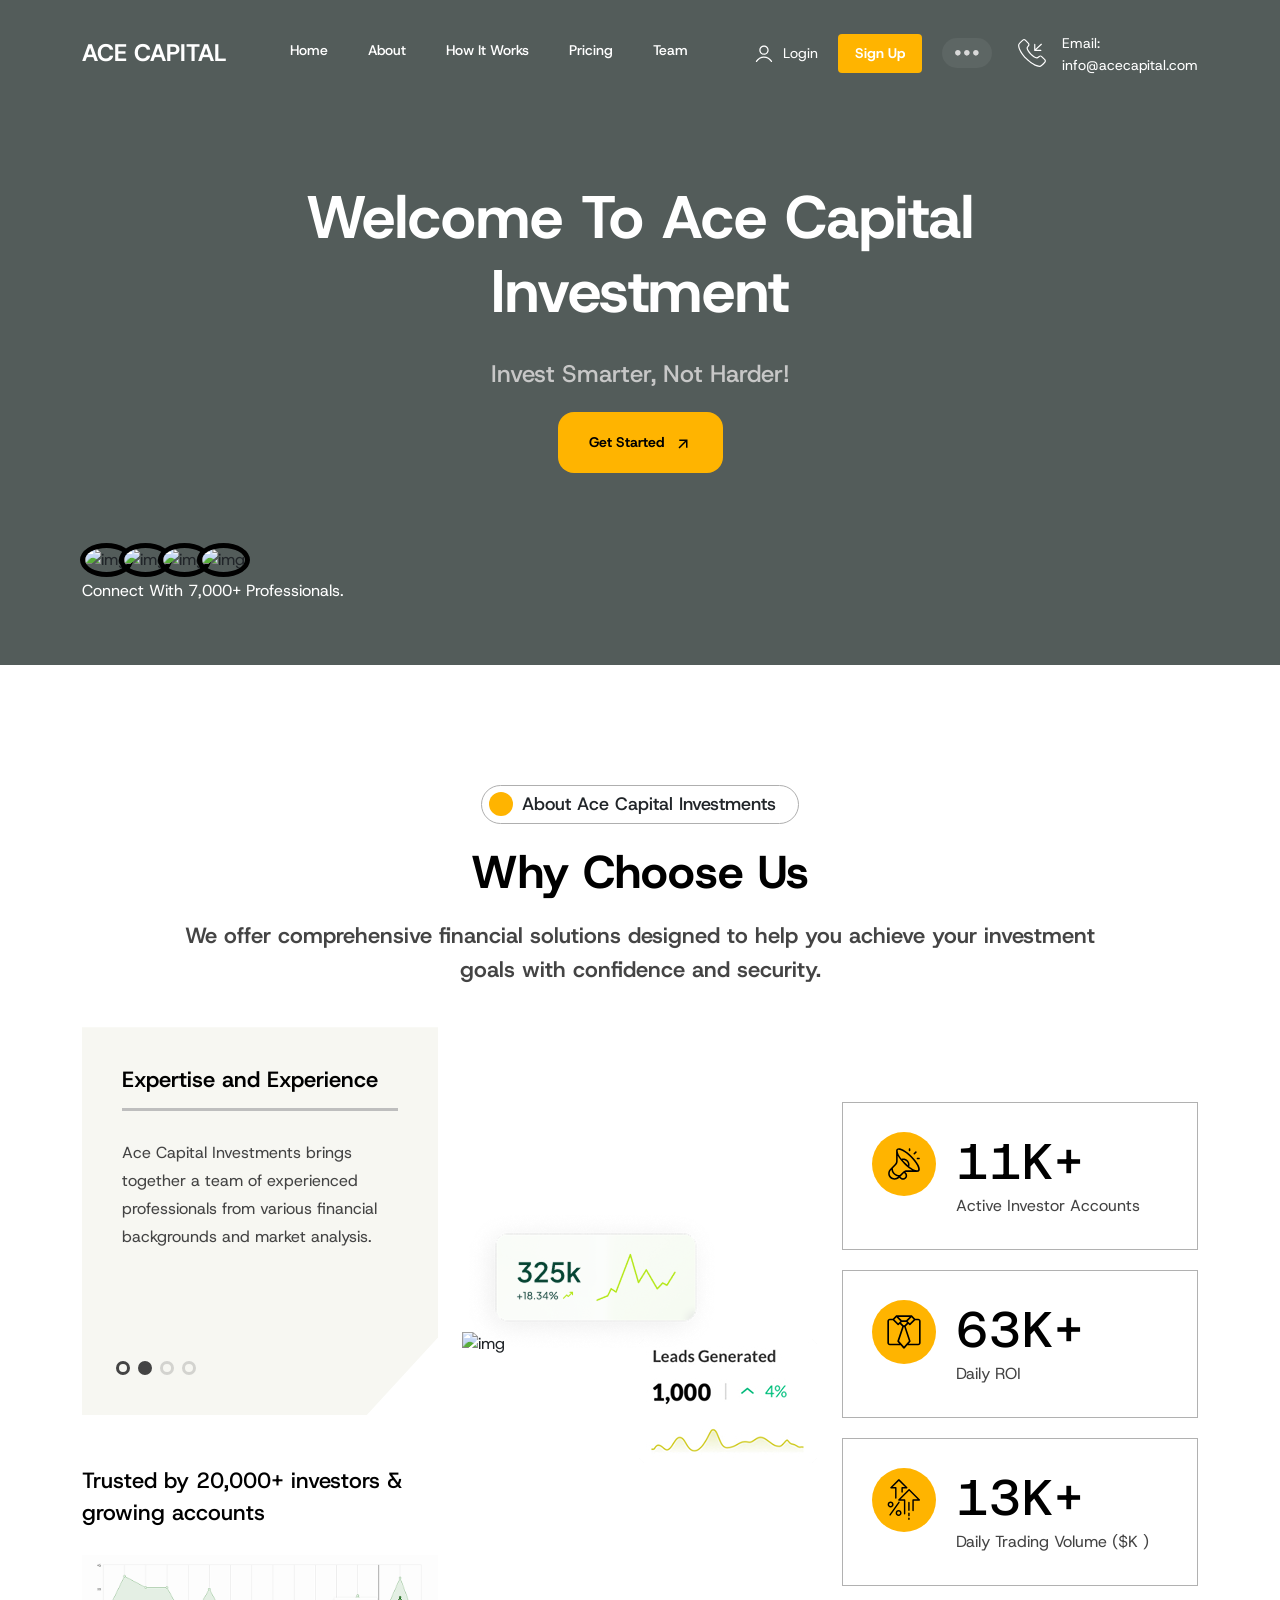
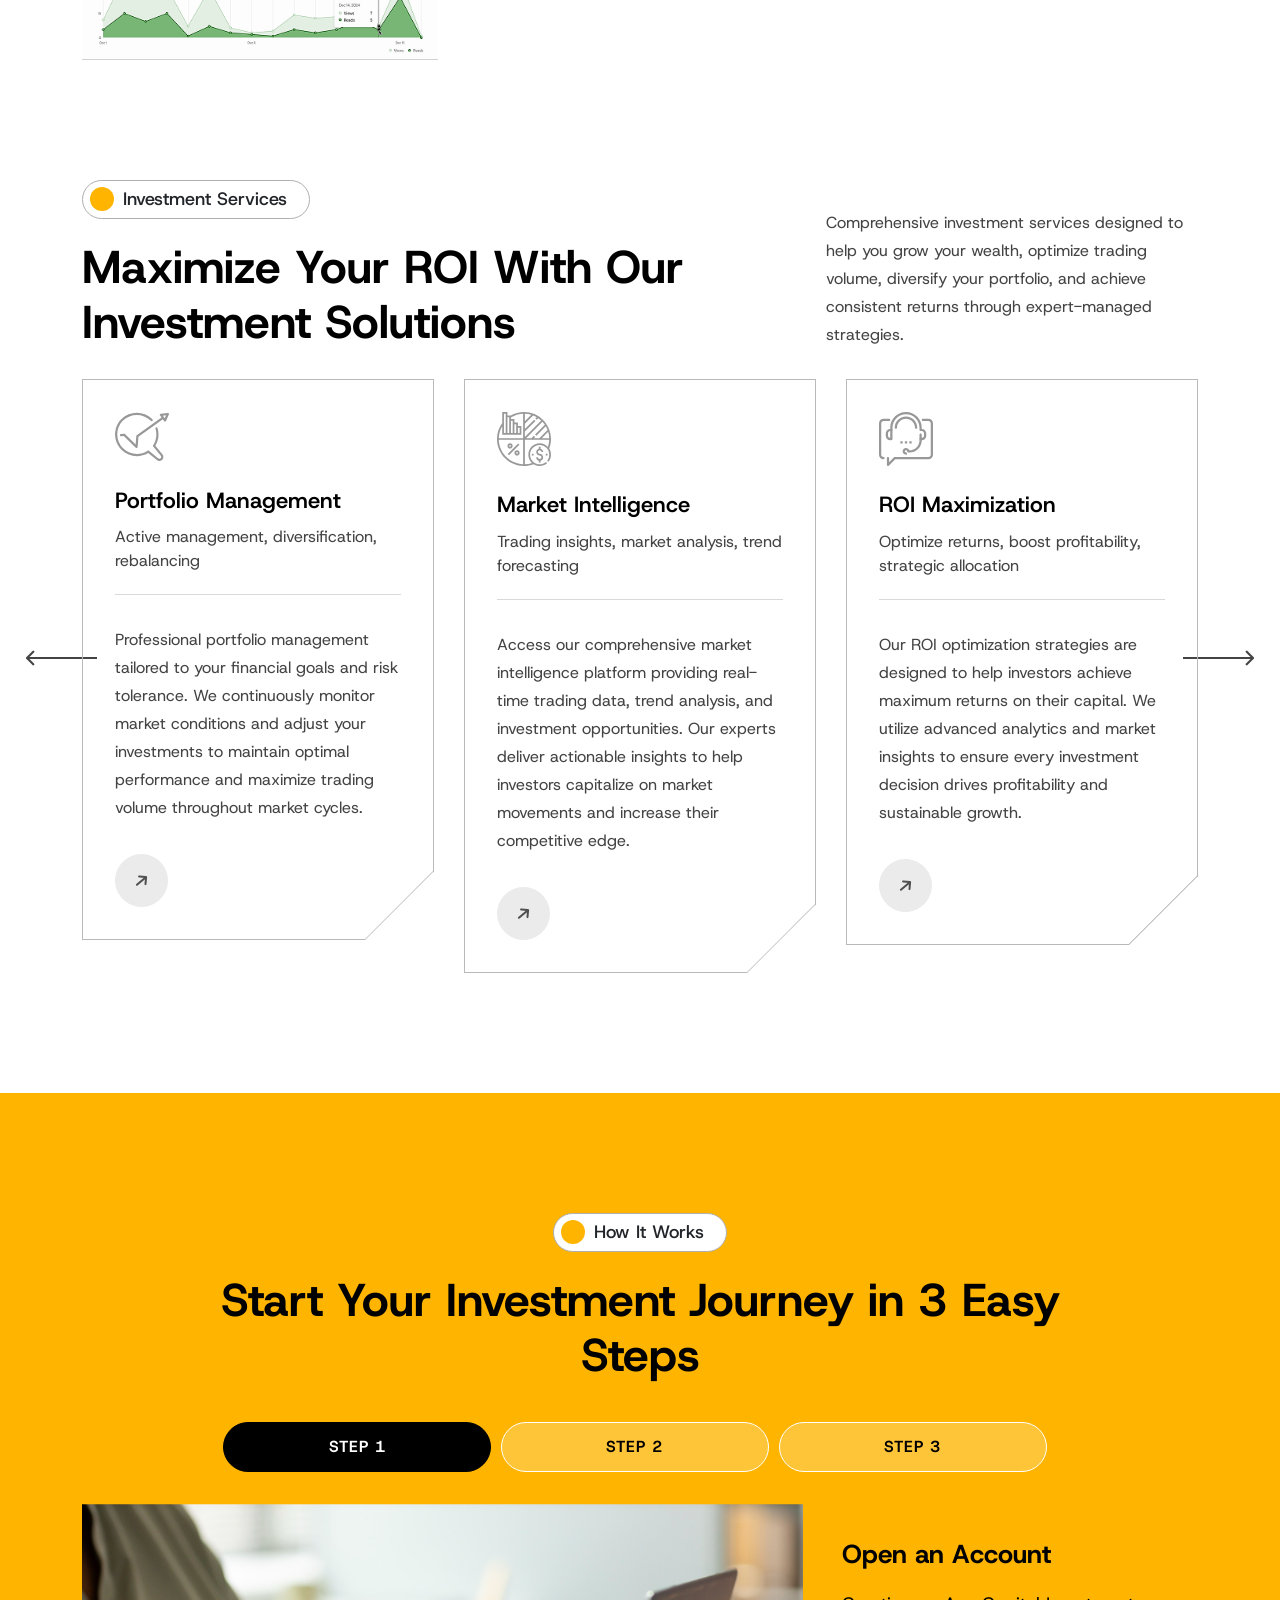
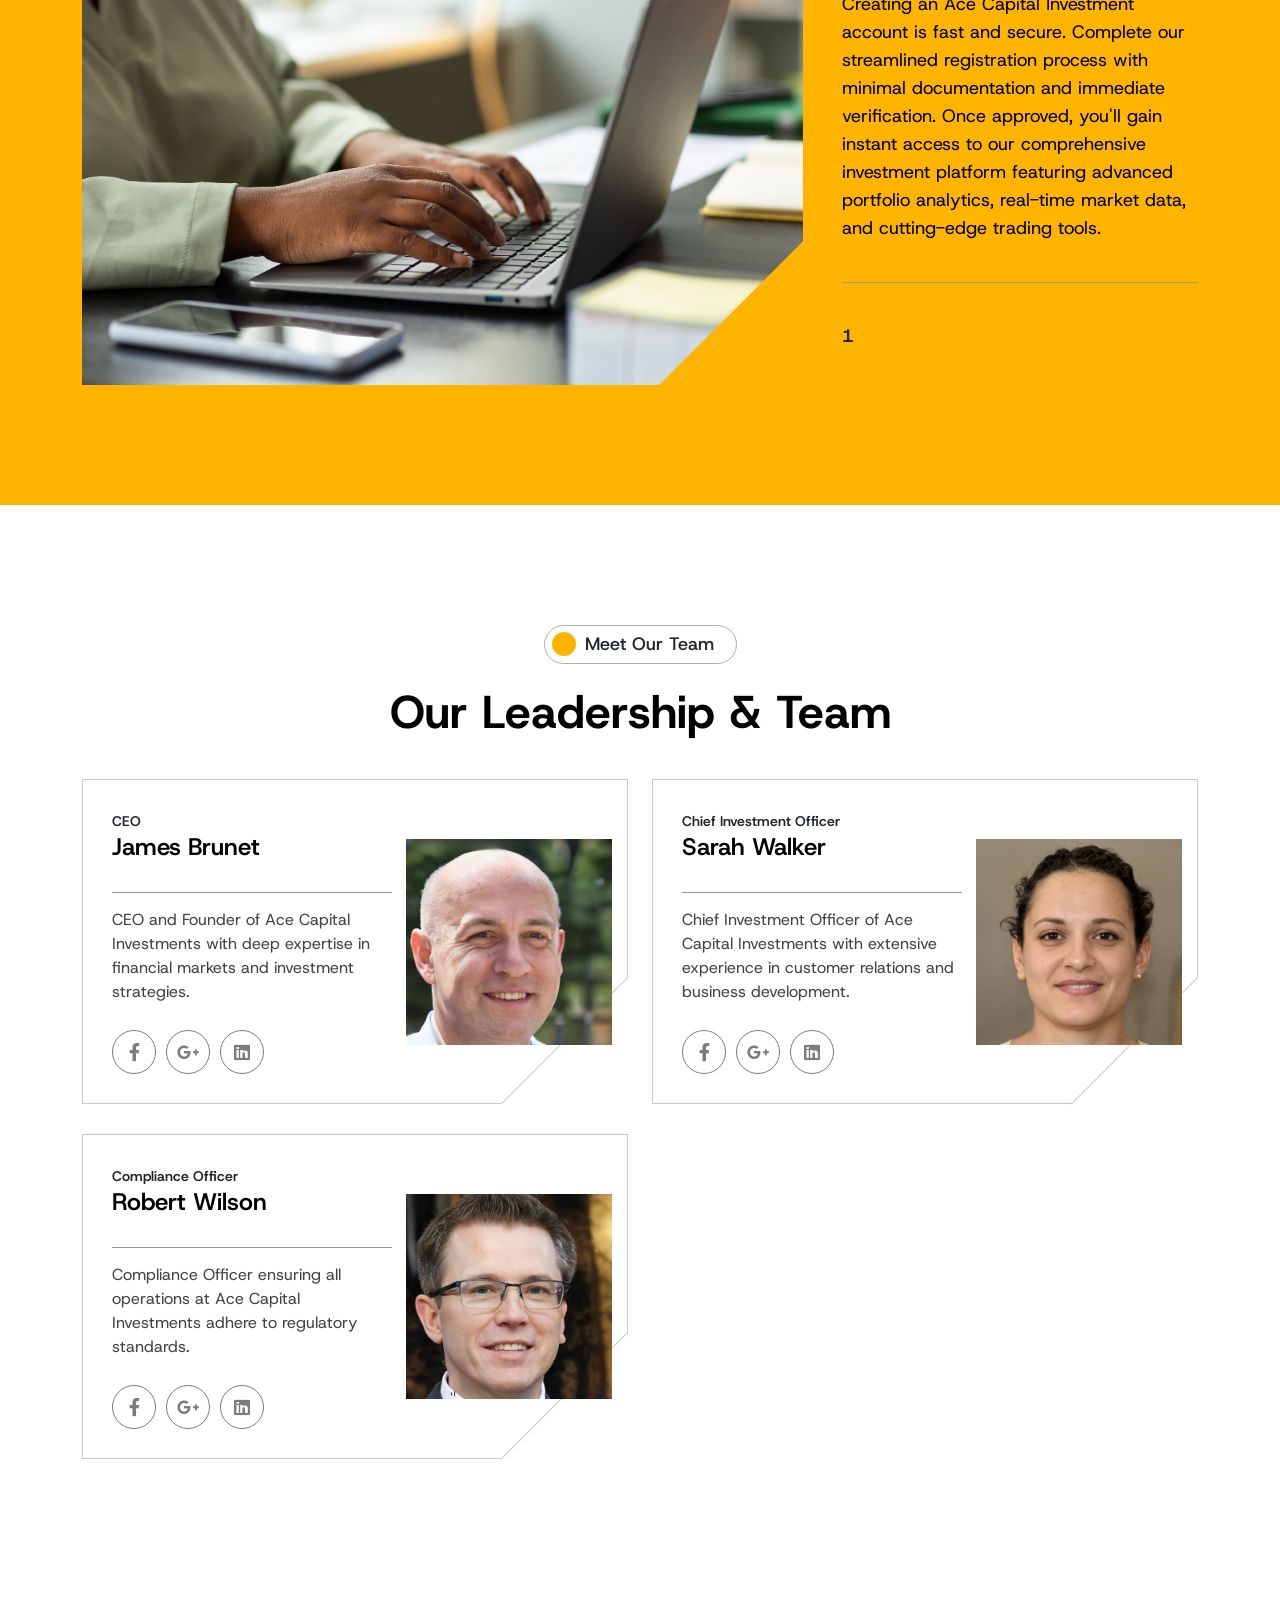
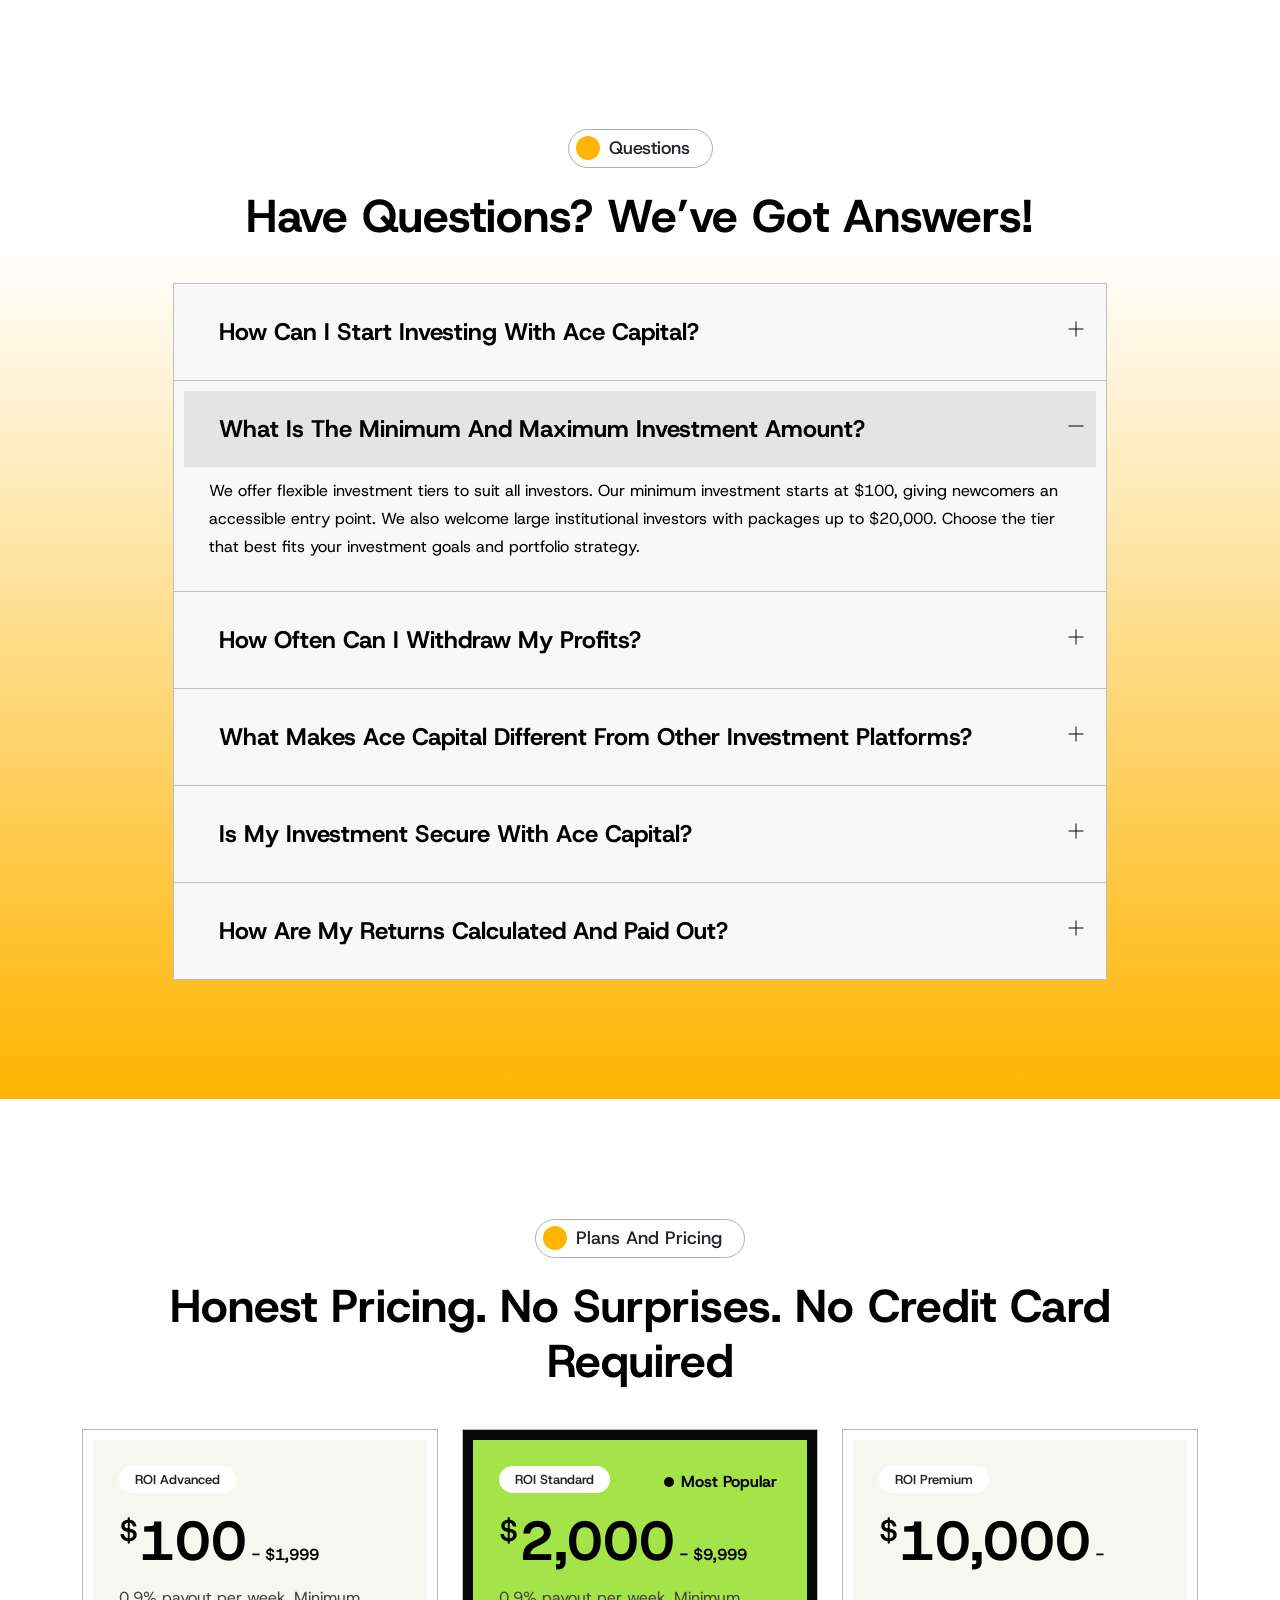
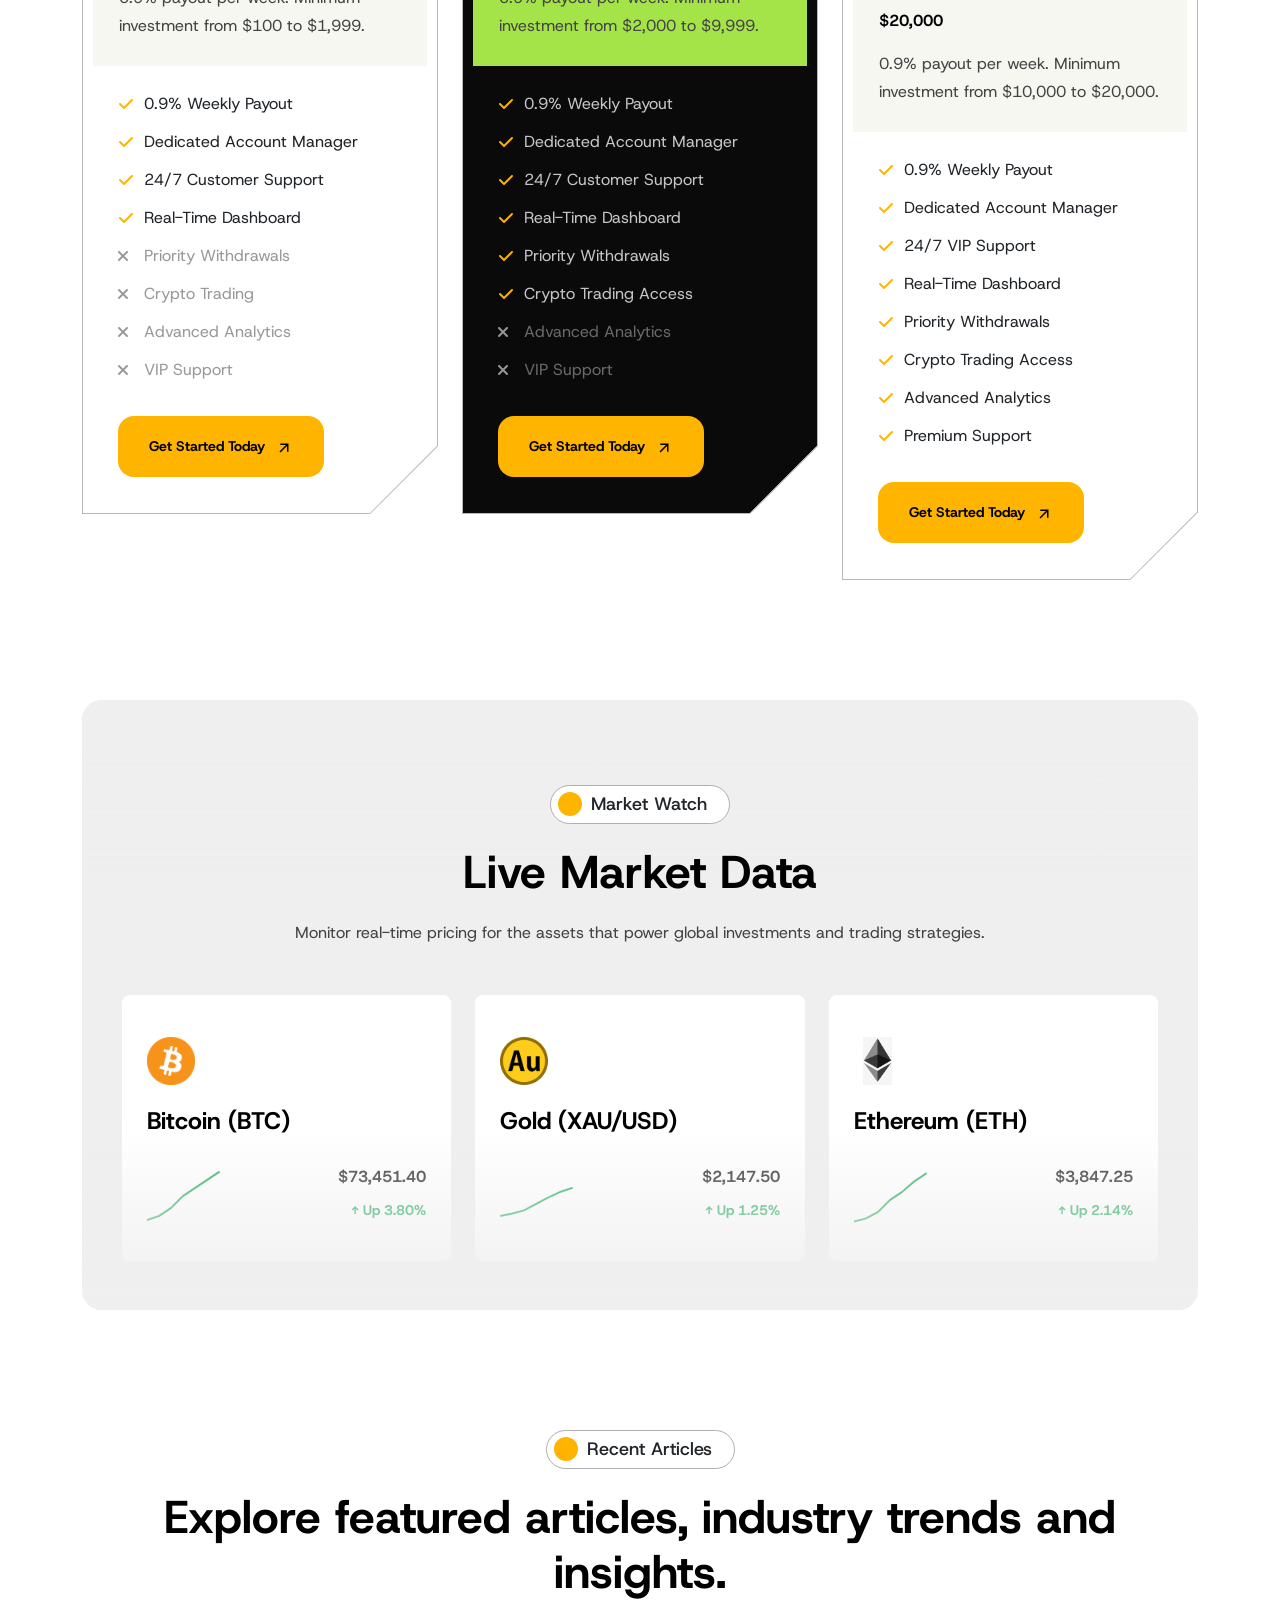
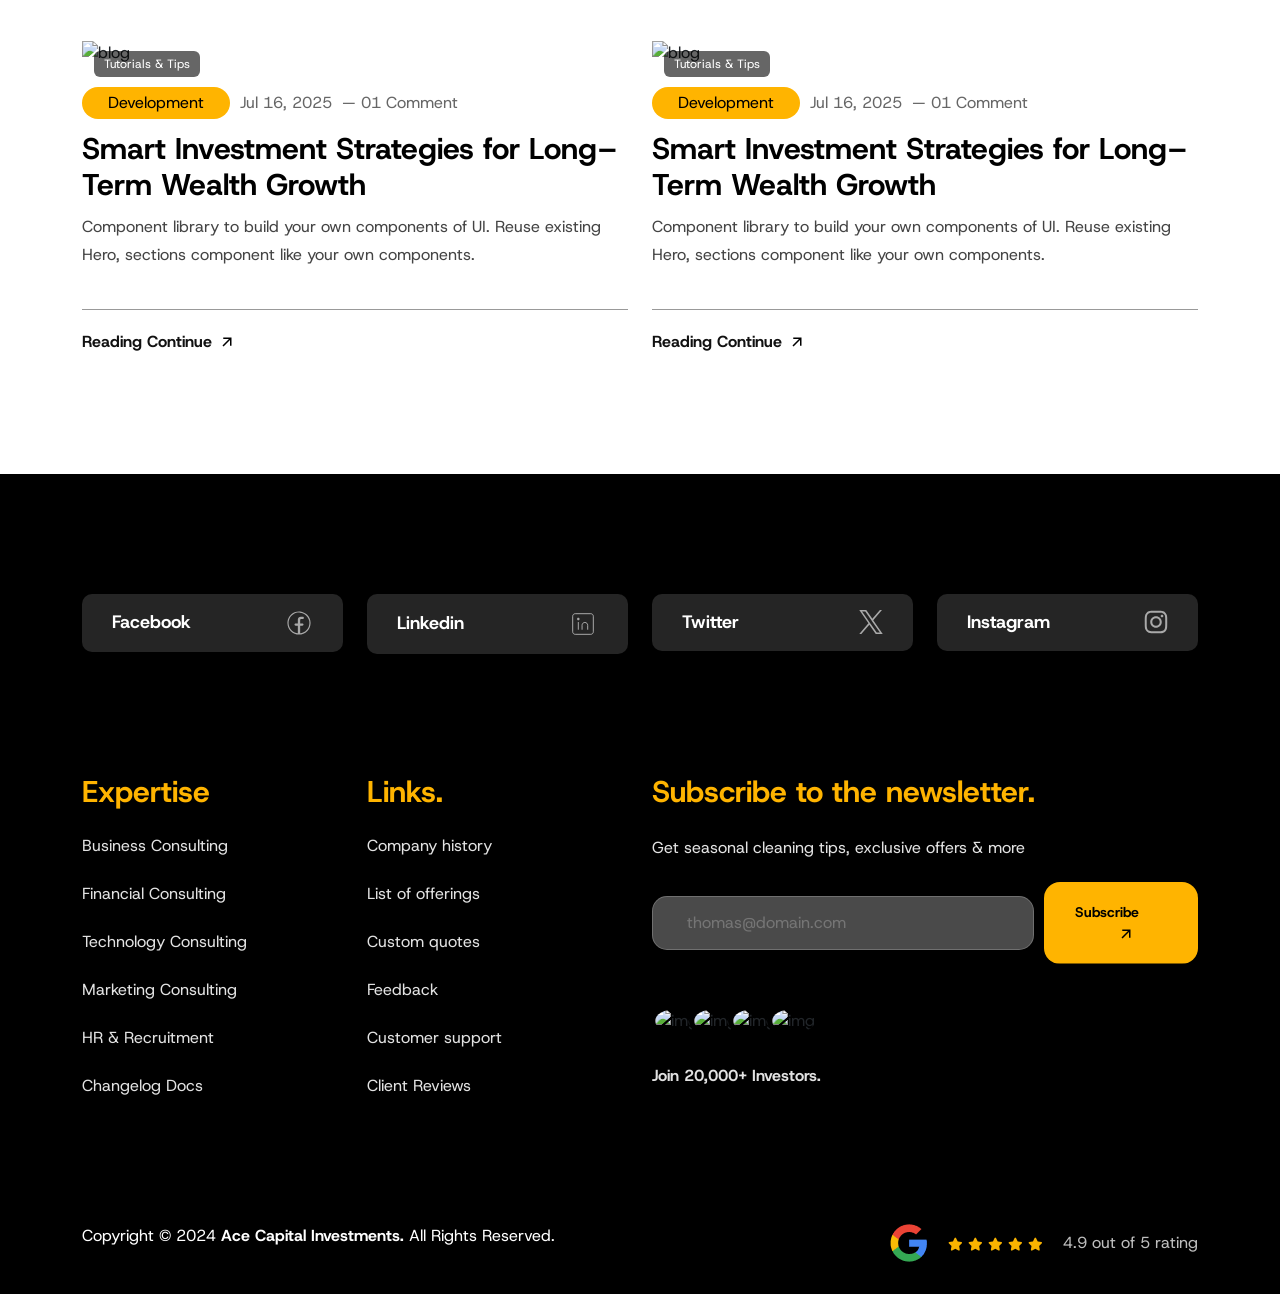
==== commit 67531eab: "Update FAQs to Ace Capital Investment specific questions and answers" ====
--- a/index.html
+++ b/index.html
@@ -724,67 +724,61 @@
           <div class="accordion-item">
             <a href="#" class="heading">
                 <div class="icon"></div>
-                <div class="title">How can business consulting help my company?</div>
+                <div class="title">How can I start investing with Ace Capital?</div>
             </a>
 
             <div class="content">
-                <p>At the top-right corner of the Page Overview, click the blue Publish button. From the drop-down menu that appears, click Publish Now: See our documentation to learn more about Scheduled Publishing.
-                </p>
+                <p>Getting started is simple! Create your account on our platform, complete the verification process, choose your investment plan ($100-$20,000), and fund your account. Our team will guide you through every step. Once verified, your investment begins earning returns immediately at 0.9% per week.</p>
             </div>
           </div>
           <div class="accordion-item active">
               <a href="#" class="heading" >
                   <div class="icon"></div>
-                  <div class="title">Will I learn how to code websites as well?</div>
+                  <div class="title">What is the minimum and maximum investment amount?</div>
               </a>
 
               <div class="content" style="display: block;">
-                  <p>At the top-right corner of the Page Overview, click the blue Publish button. From the drop-down menu that appears, click Publish Now: See our documentation to learn more about Scheduled Publishing.
-                  </p>
+                  <p>We offer flexible investment tiers to suit all investors. Our minimum investment starts at $100, giving newcomers an accessible entry point. We also welcome large institutional investors with packages up to $20,000. Choose the tier that best fits your investment goals and portfolio strategy.</p>
               </div>
           </div>
           <div class="accordion-item">
             <a href="#" class="heading">
                 <div class="icon"></div>
-                <div class="title">Why choose business consulting? </div>
+                <div class="title">How often can I withdraw my profits? </div>
             </a>
 
             <div class="content">
-                <p>At the top-right corner of the Page Overview, click the blue Publish button. From the drop-down menu that appears, click Publish Now: See our documentation to learn more about Scheduled Publishing.
-                </p>
+                <p>Your earnings are calculated weekly at 0.9% of your invested capital. You can withdraw your profits at any time through our dashboard. Withdrawals are processed within 3-5 business days and credited directly to your registered bank account or digital wallet.</p>
             </div>
           </div>
           <div class="accordion-item">
             <a href="#" class="heading">
                 <div class="icon"></div>
-                <div class="title">Understand and analyze the information?</div>
+                <div class="title">What makes Ace Capital different from other investment platforms?</div>
             </a>
 
             <div class="content">
-                <p>At the top-right corner of the Page Overview, click the blue Publish button. From the drop-down menu that appears, click Publish Now: See our documentation to learn more about Scheduled Publishing.
-                </p>
+                <p>Ace Capital stands out with transparency, security, and consistent returns. We employ advanced market intelligence algorithms, maintain strict regulatory compliance, and offer 24/7 portfolio monitoring. Our expert team manages diversified investment strategies across multiple asset classes including forex, cryptocurrencies, and commodities.</p>
             </div>
           </div>
           <div class="accordion-item">
             <a href="#" class="heading">
                 <div class="icon"></div>
-                <div class="title">What is the value of business consulting? </div>
+                <div class="title">Is my investment secure with Ace Capital? </div>
             </a>
 
             <div class="content">
-                <p>At the top-right corner of the Page Overview, click the blue Publish button. From the drop-down menu that appears, click Publish Now: See our documentation to learn more about Scheduled Publishing.
-                </p>
+                <p>Yes, security is our top priority. We utilize military-grade encryption, multi-factor authentication, and store client funds in segregated accounts with trusted financial institutions. Our platform complies with international security standards, and we carry comprehensive insurance coverage for all client investments.</p>
             </div>
           </div>
           <div class="accordion-item">
             <a href="#" class="heading">
                 <div class="icon"></div>
-                <div class="title">What is the value of business consulting? </div>
+                <div class="title">How are my returns calculated and paid out? </div>
             </a>
 
             <div class="content">
-                <p>At the top-right corner of the Page Overview, click the blue Publish button. From the drop-down menu that appears, click Publish Now: See our documentation to learn more about Scheduled Publishing.
-                </p>
+                <p>Returns are calculated weekly at a fixed rate of 0.9% per week on your principal investment. You can choose to withdraw your earnings or reinvest them for compound growth. All calculations are transparent and visible in real-time on your dashboard. Payouts occur automatically on Fridays to your verified withdrawal method.</p>
             </div>
           </div> 
         </div>
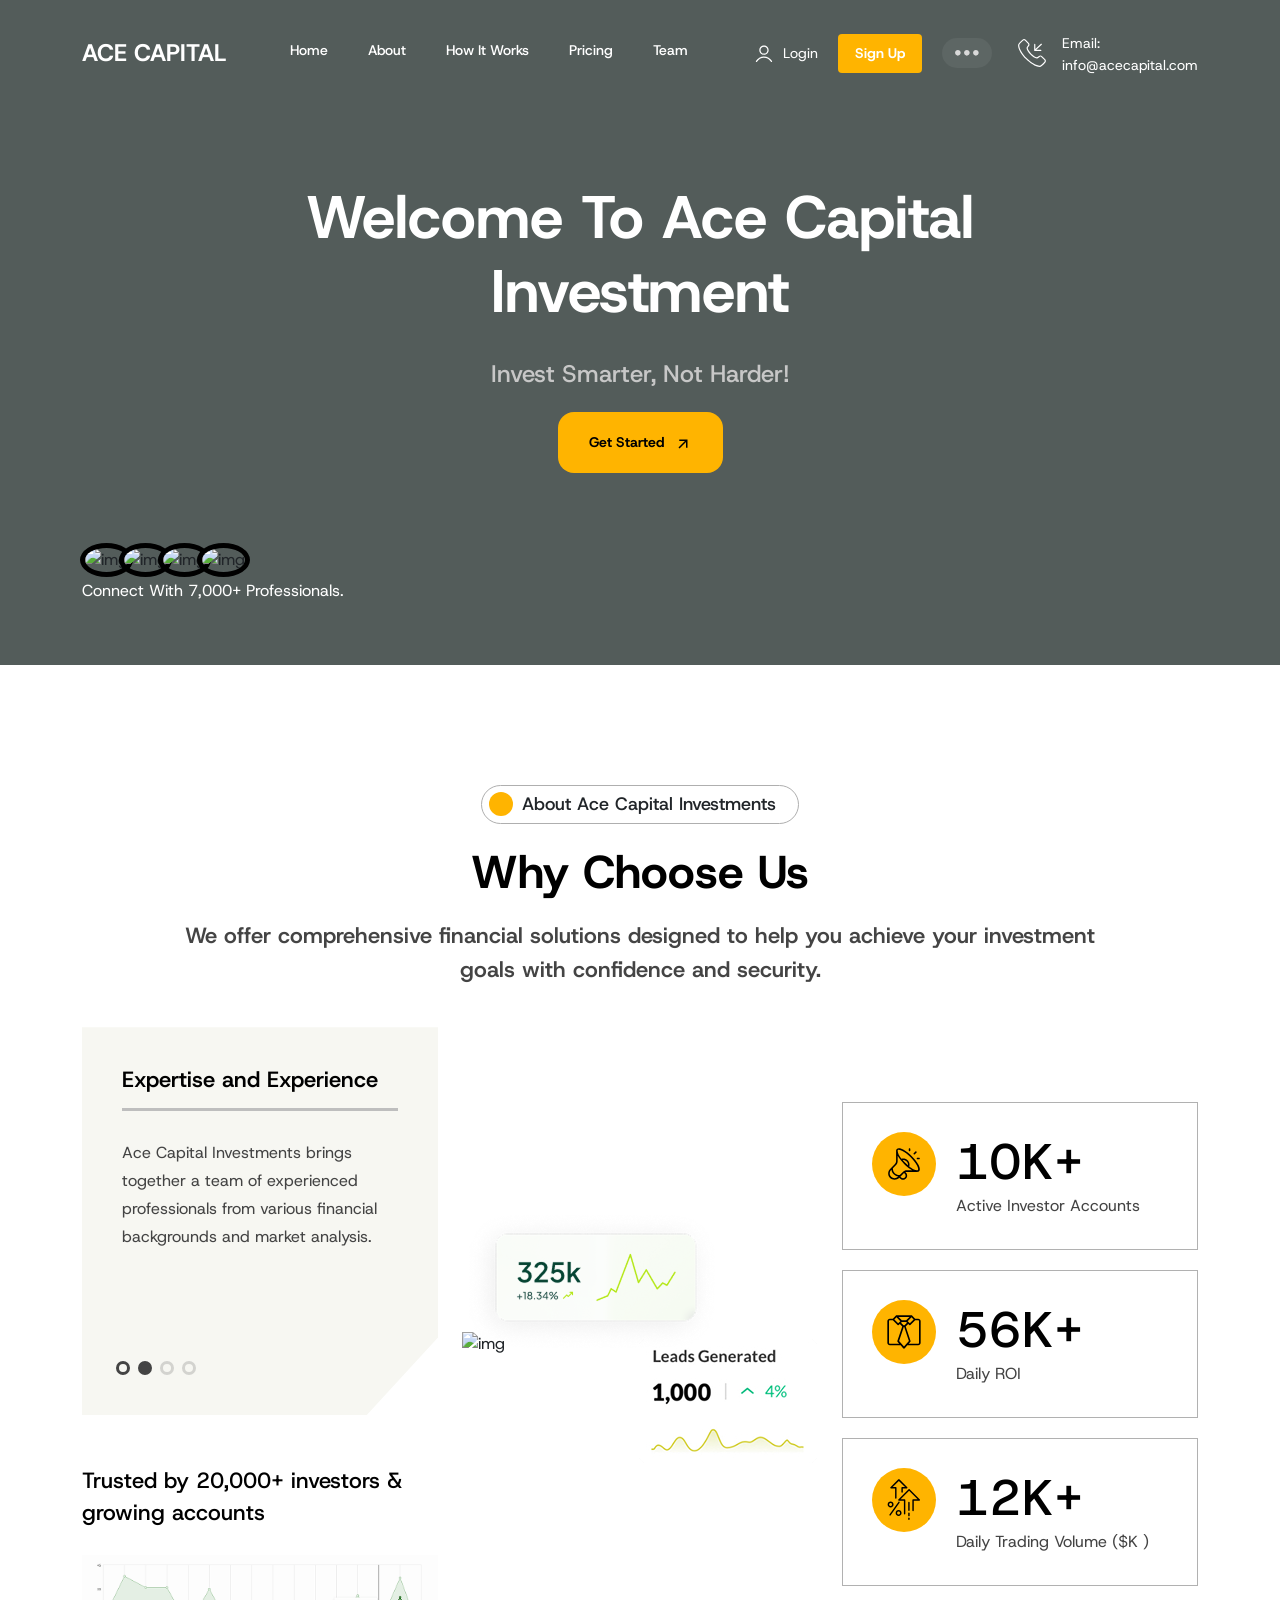
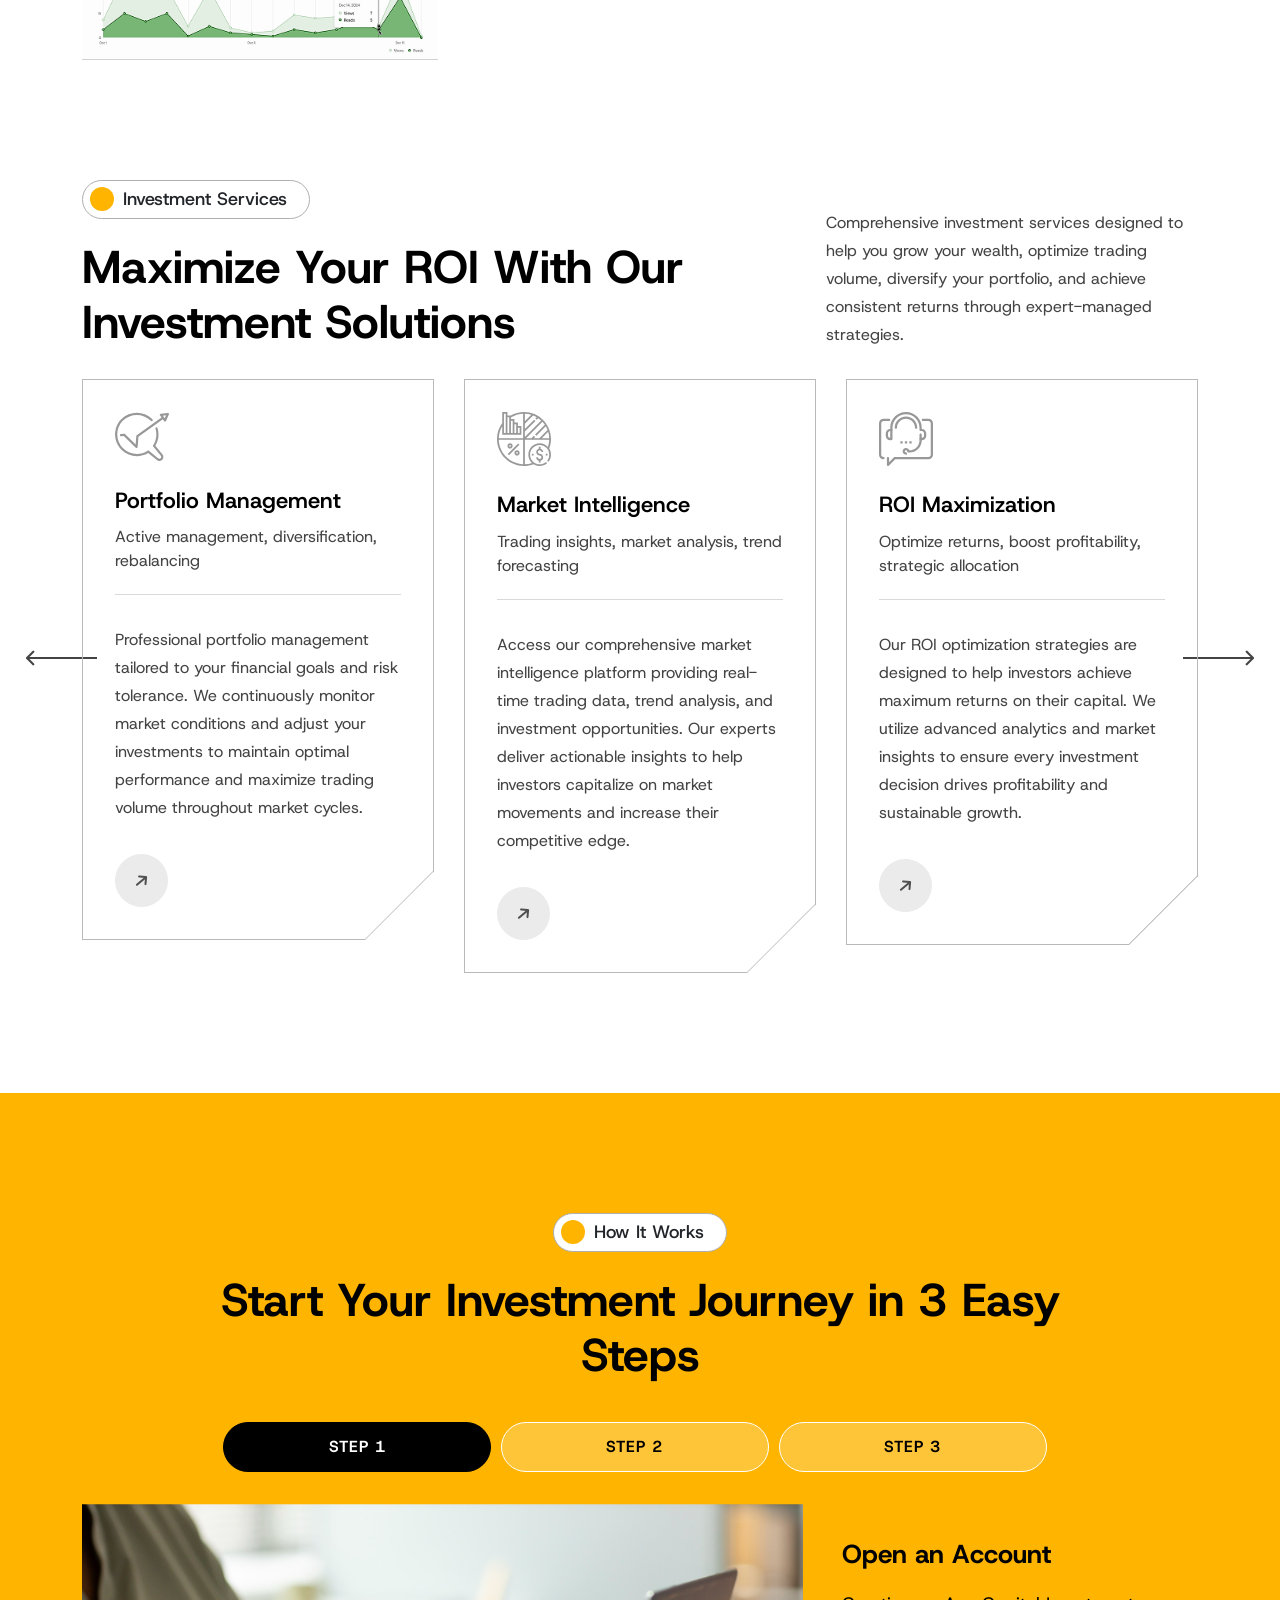
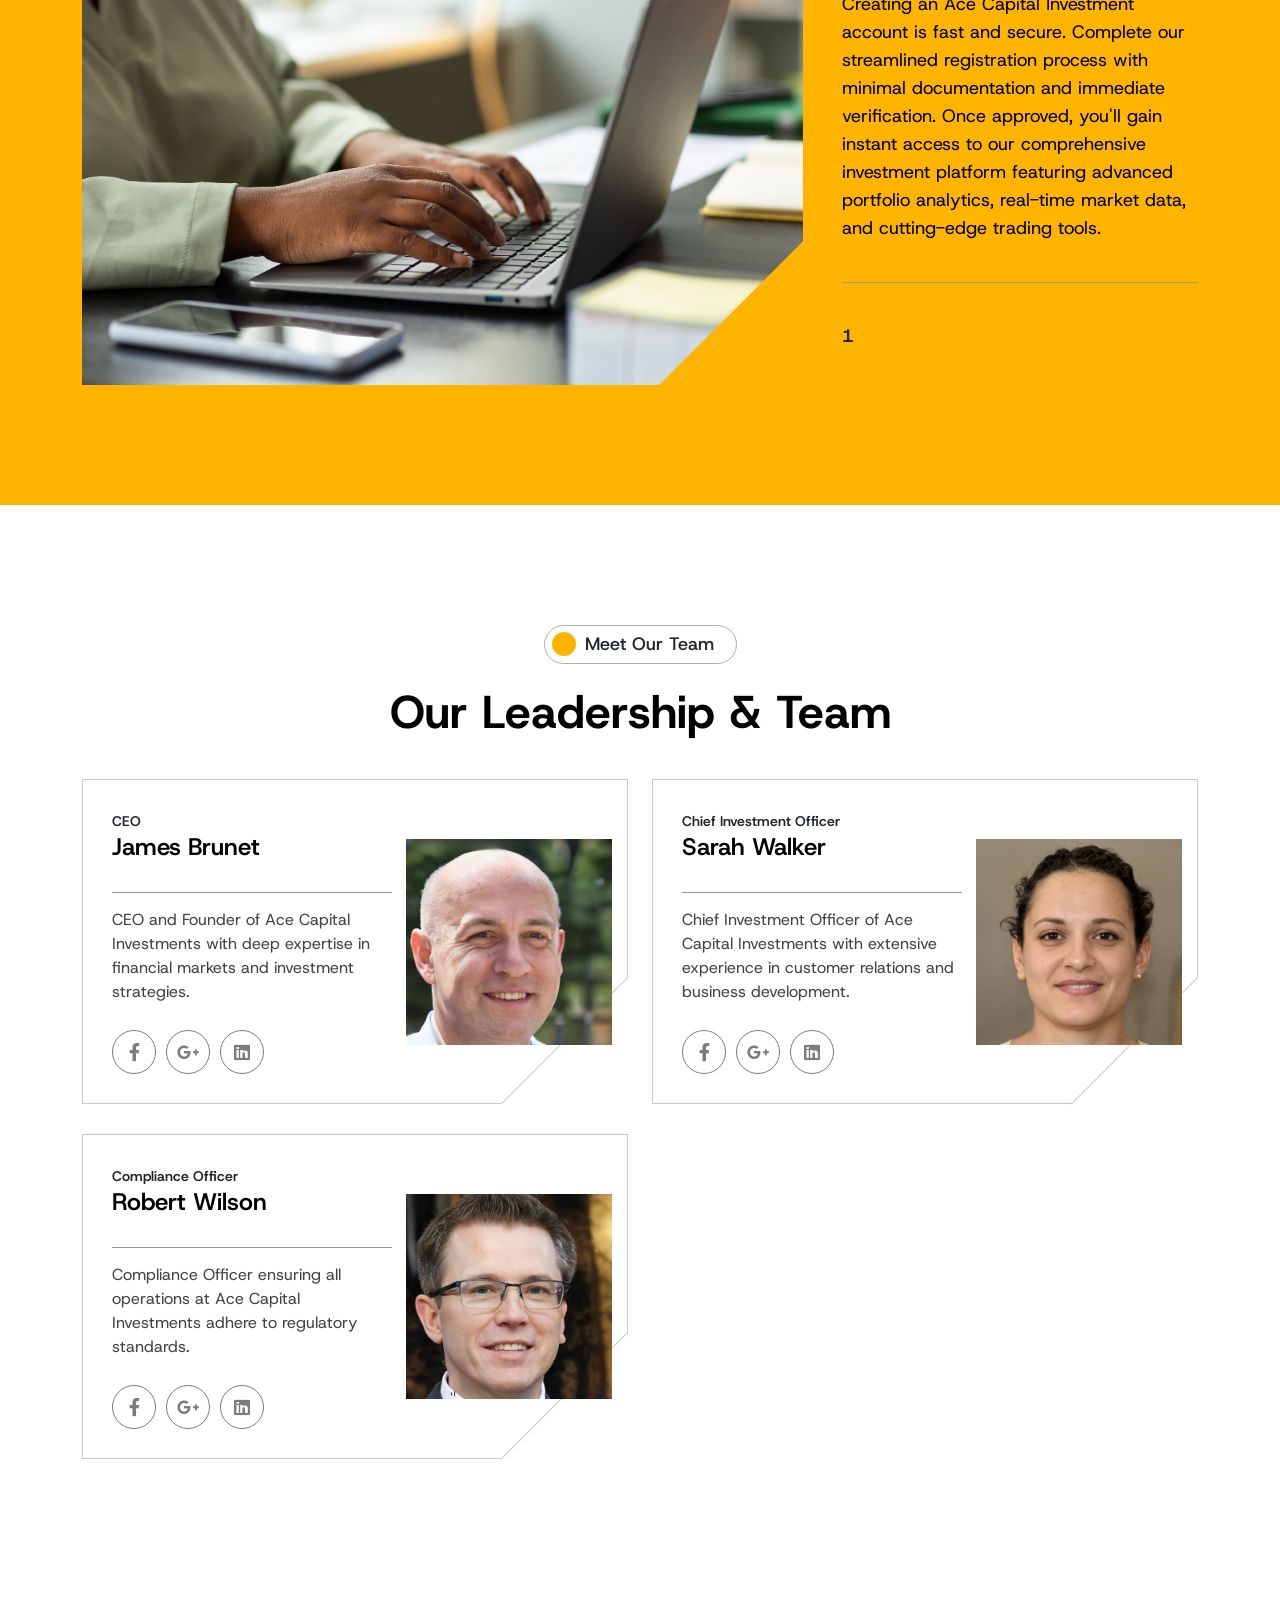
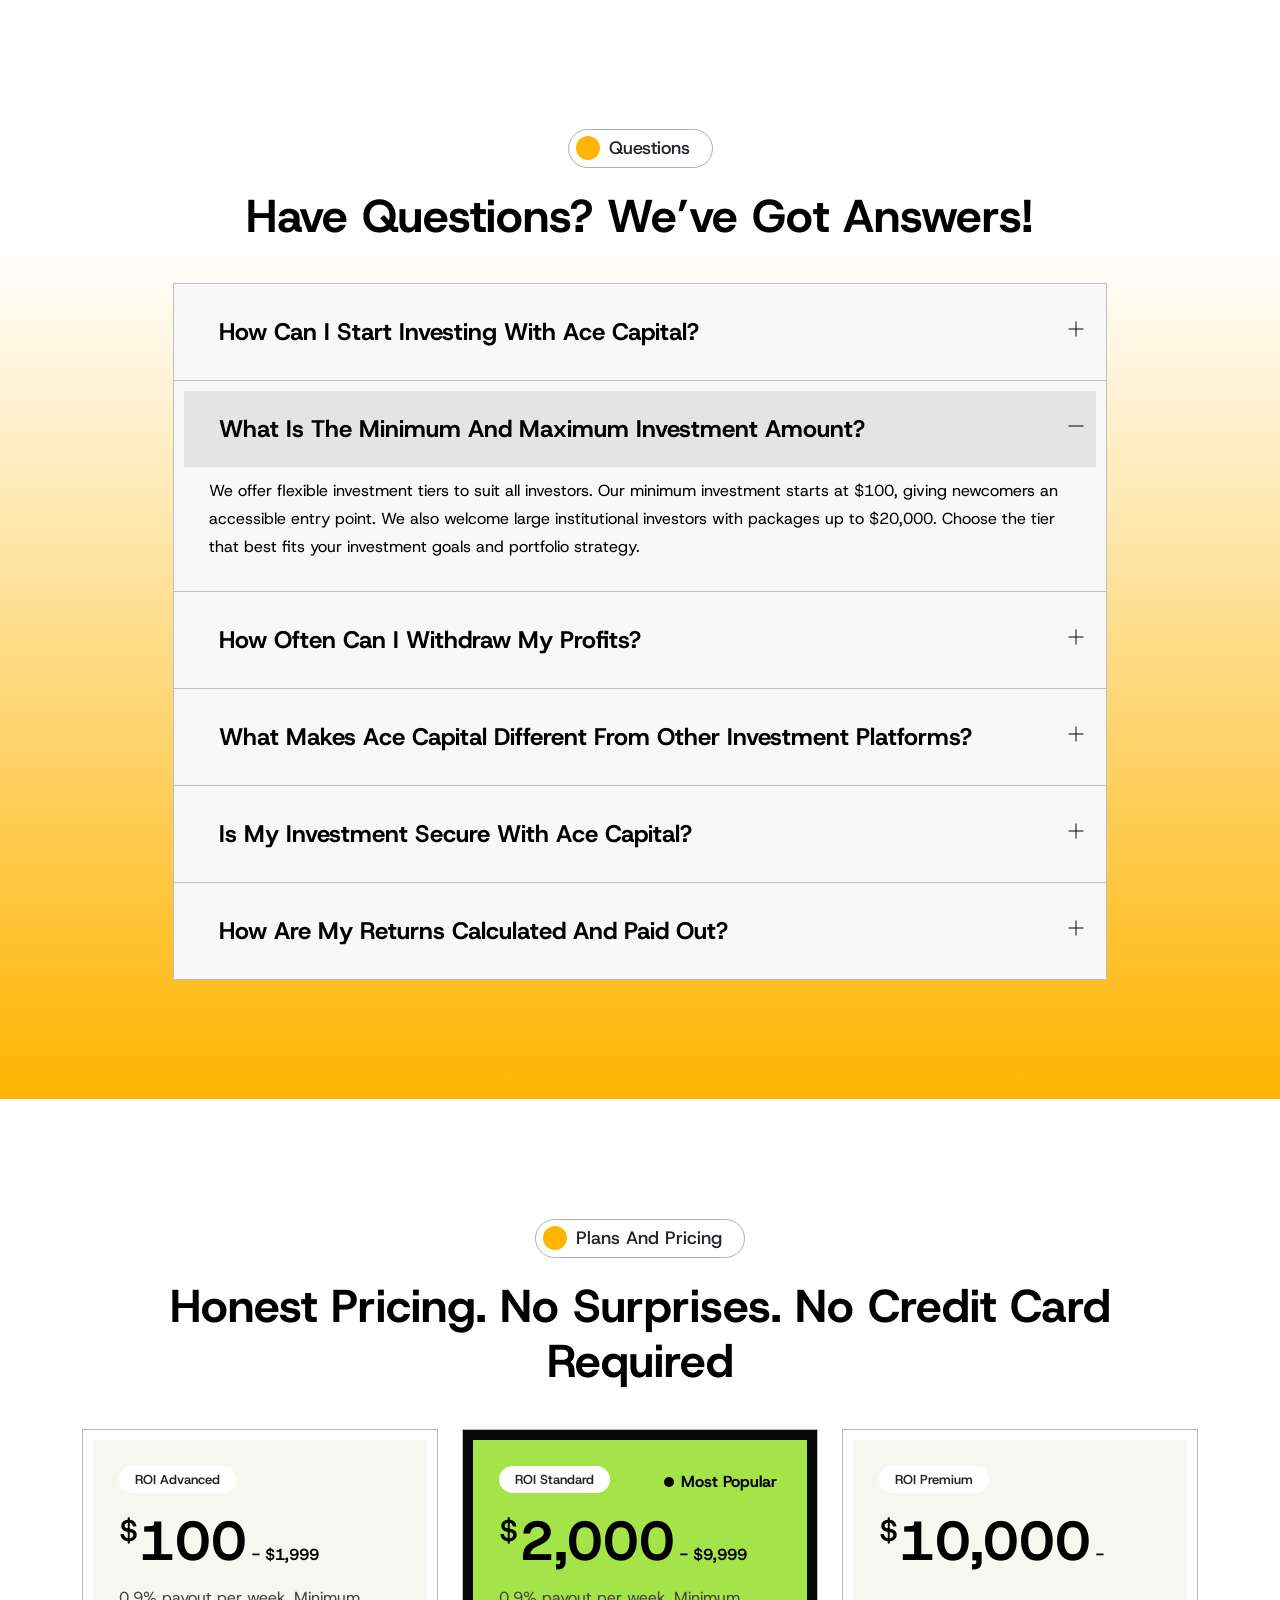
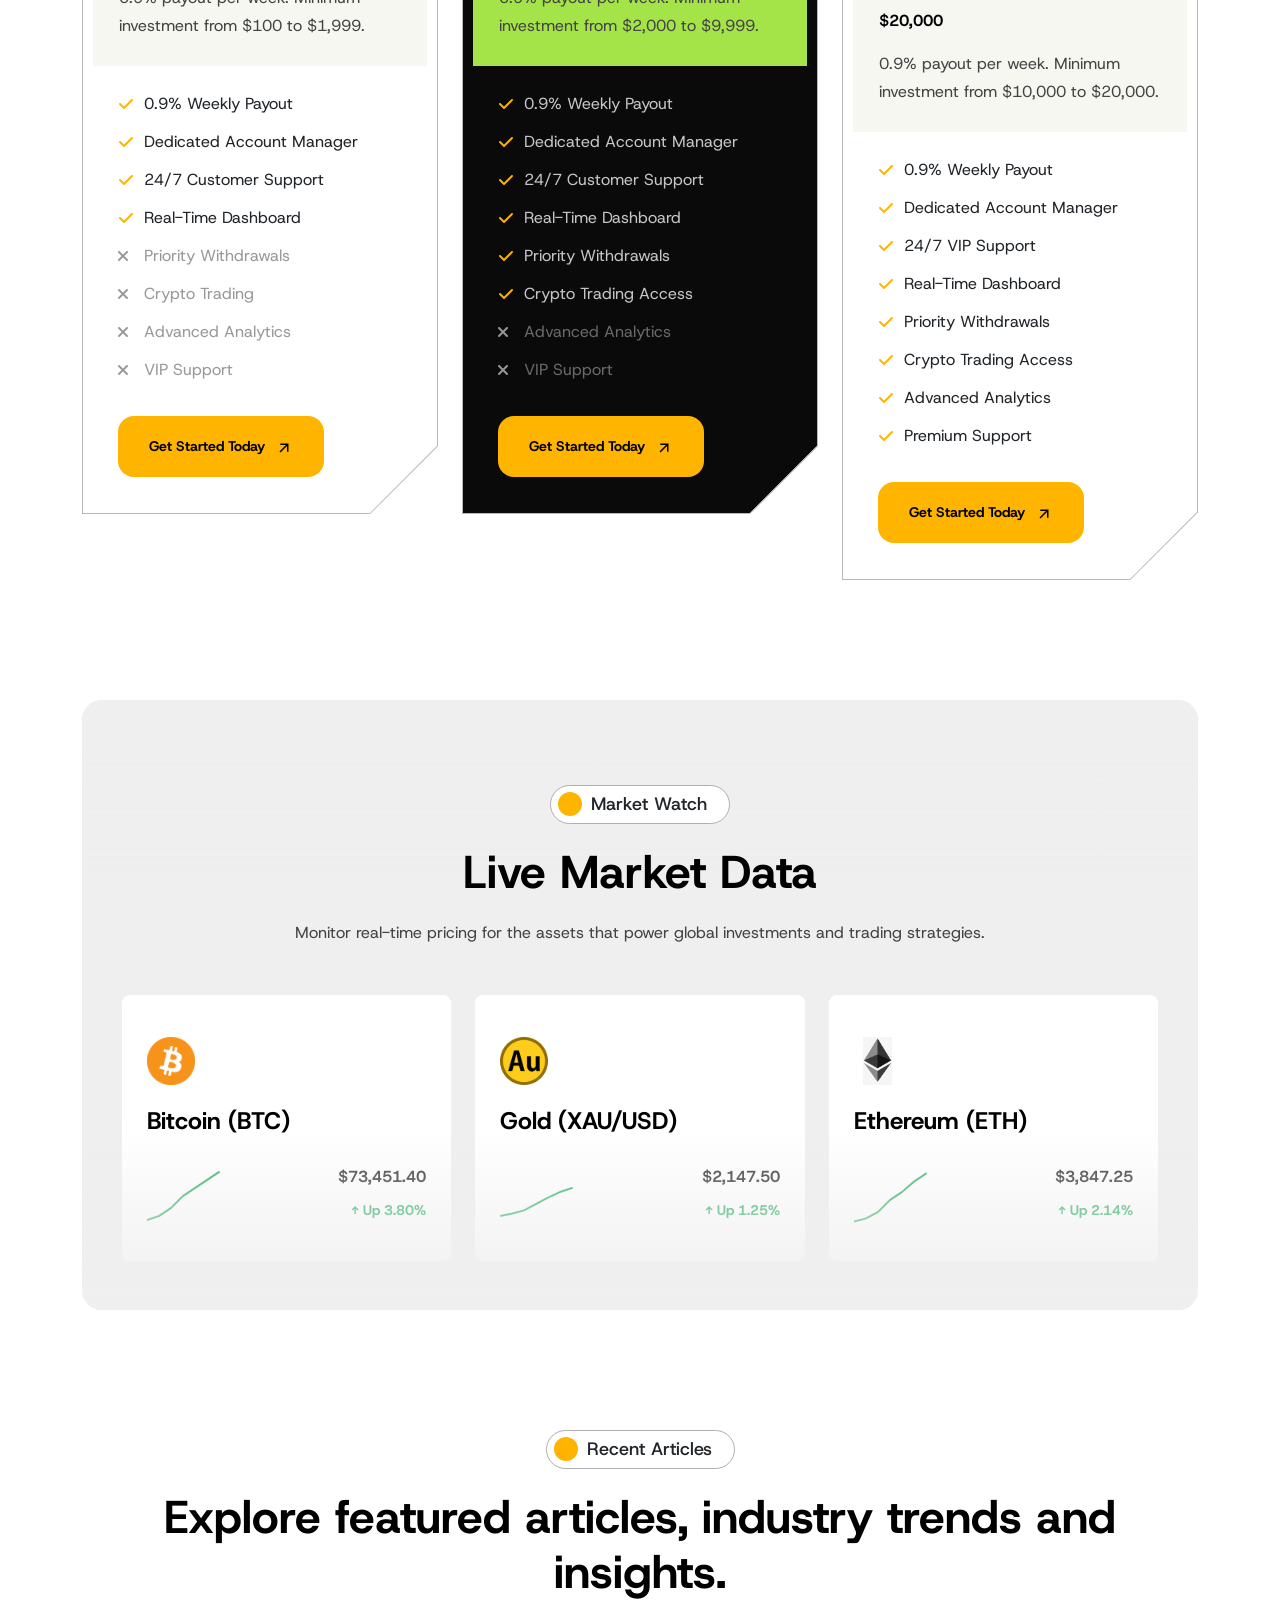
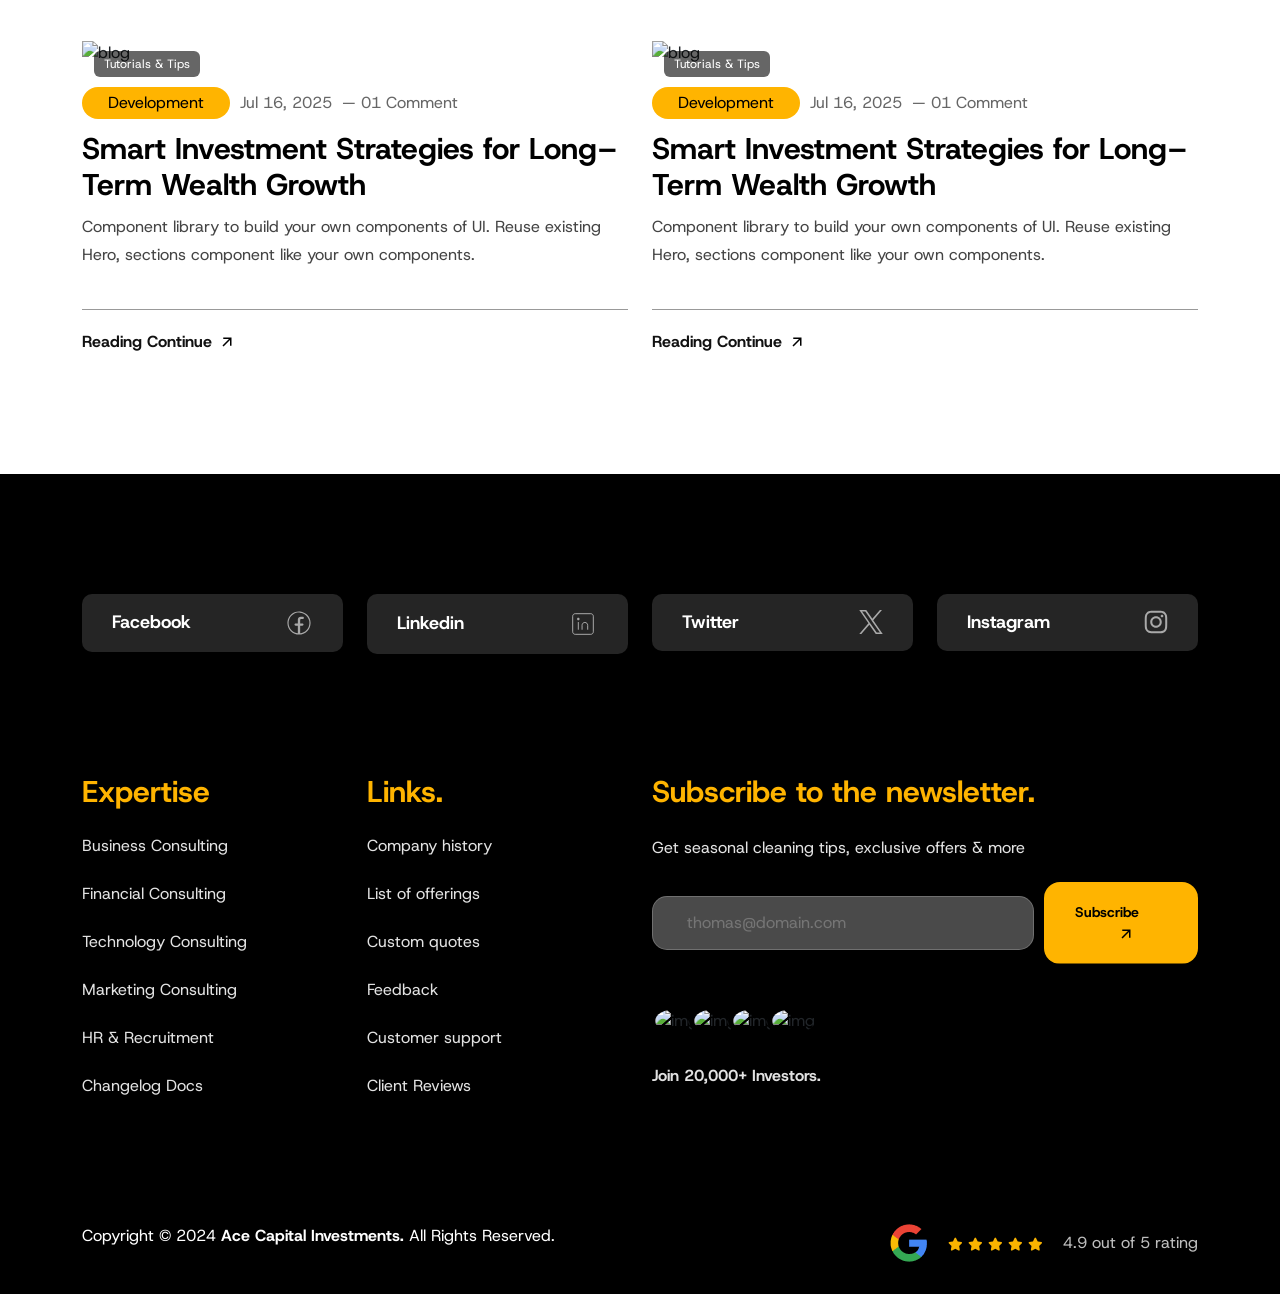
==== commit 45fa2599: "Updates to index.html" ====
--- a/index.html
+++ b/index.html
@@ -58,10 +58,10 @@
             <path d="M24.4227 14.036C24.4227 10.4709 21.5312 7.57945 17.9661 7.57945C14.4009 7.57945 11.5095 10.4709 11.5095 14.036C11.5095 17.6012 14.4009 20.4926 17.9661 20.4926C21.5312 20.4926 24.4227 17.6012 24.4227 14.036ZM13.1938 14.036C13.1938 11.3972 15.3273 9.26377 17.9661 9.26377C20.6049 9.26377 22.7383 11.3972 22.7383 14.036C22.7383 16.6748 20.6049 18.8083 17.9661 18.8083C15.3273 18.8083 13.1938 16.6748 13.1938 14.036Z" fill="white"/>
             <path d="M7.15832 30.3739C7.29868 30.4582 7.43904 30.4862 7.5794 30.4862C7.86012 30.4862 8.16891 30.3459 8.30927 30.0651C10.2743 26.5842 13.9798 24.4227 17.9661 24.4227C21.9523 24.4227 25.6578 26.5842 27.6509 30.0651C27.8755 30.4582 28.4088 30.5985 28.8019 30.3739C29.1949 30.1494 29.3352 29.616 29.1106 29.223C26.8368 25.2368 22.5699 22.7383 17.9661 22.7383C13.3622 22.7383 9.09529 25.2368 6.82145 29.223C6.59688 29.616 6.73724 30.1494 7.15832 30.3739Z" fill="white"/>
           </svg>
-          <a href="#">Login</a>
+          <a href="login.html">Login</a>
         </div>
         <div class="login">
-          <a href="#" class="btn" style="padding: 8px 16px; border-radius: 4px;">
+          <a href="register.html" class="btn" style="padding: 8px 16px; border-radius: 4px;">
             <span class="btn-wrap">
               <span class="text-one">Sign Up</span>
               <span class="text-two">Sign Up</span>
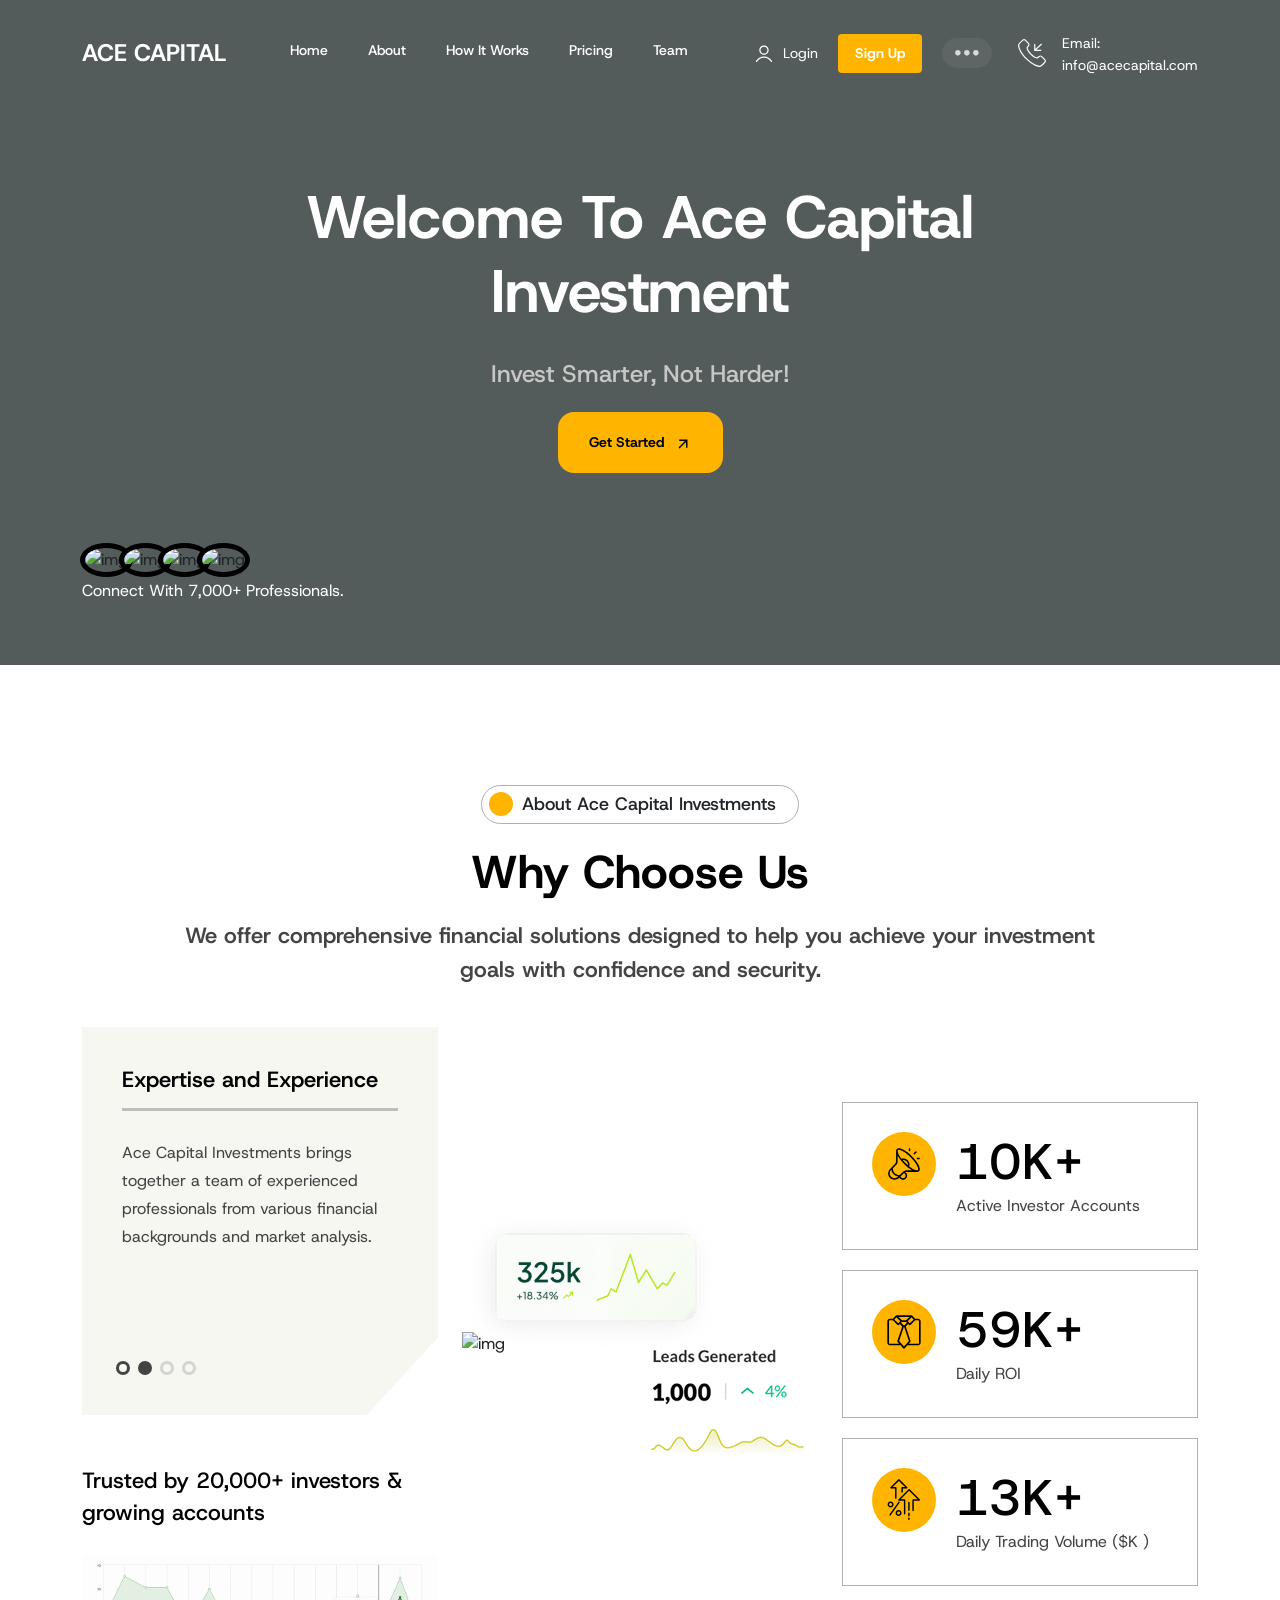
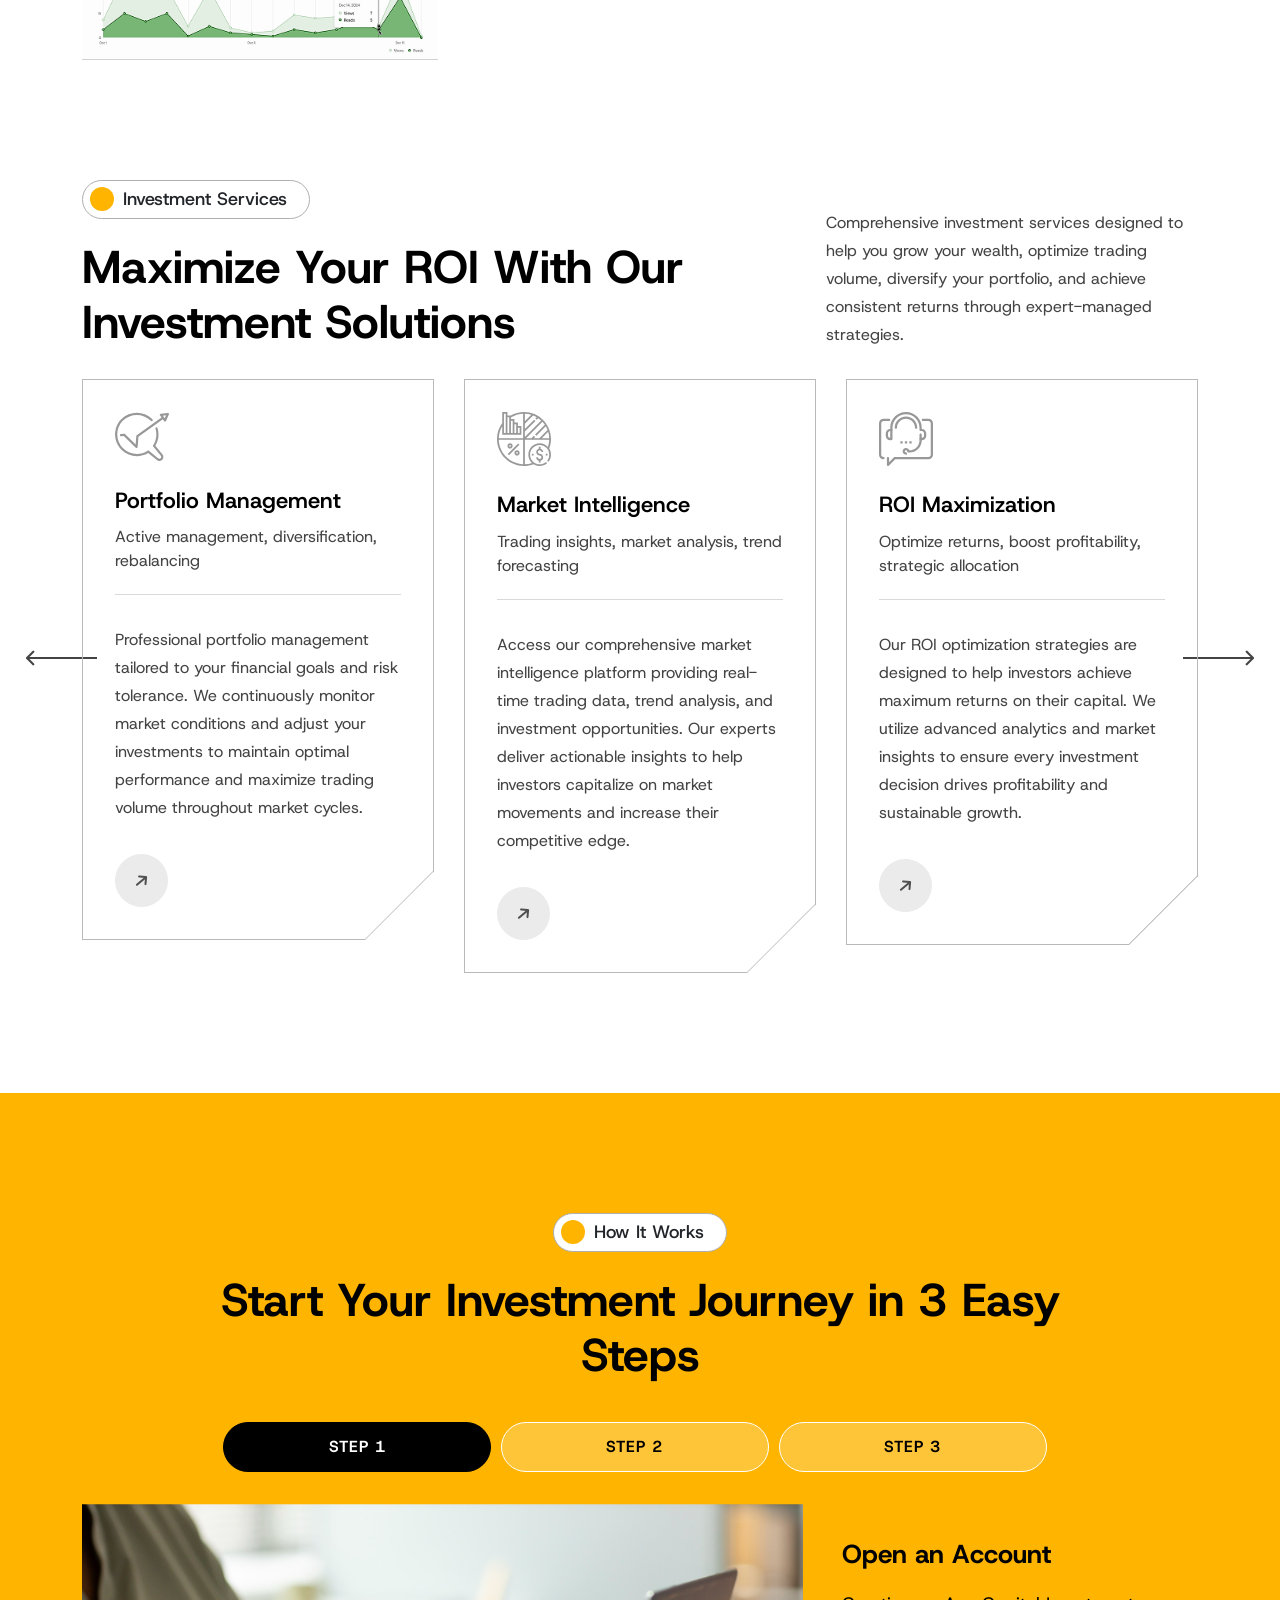
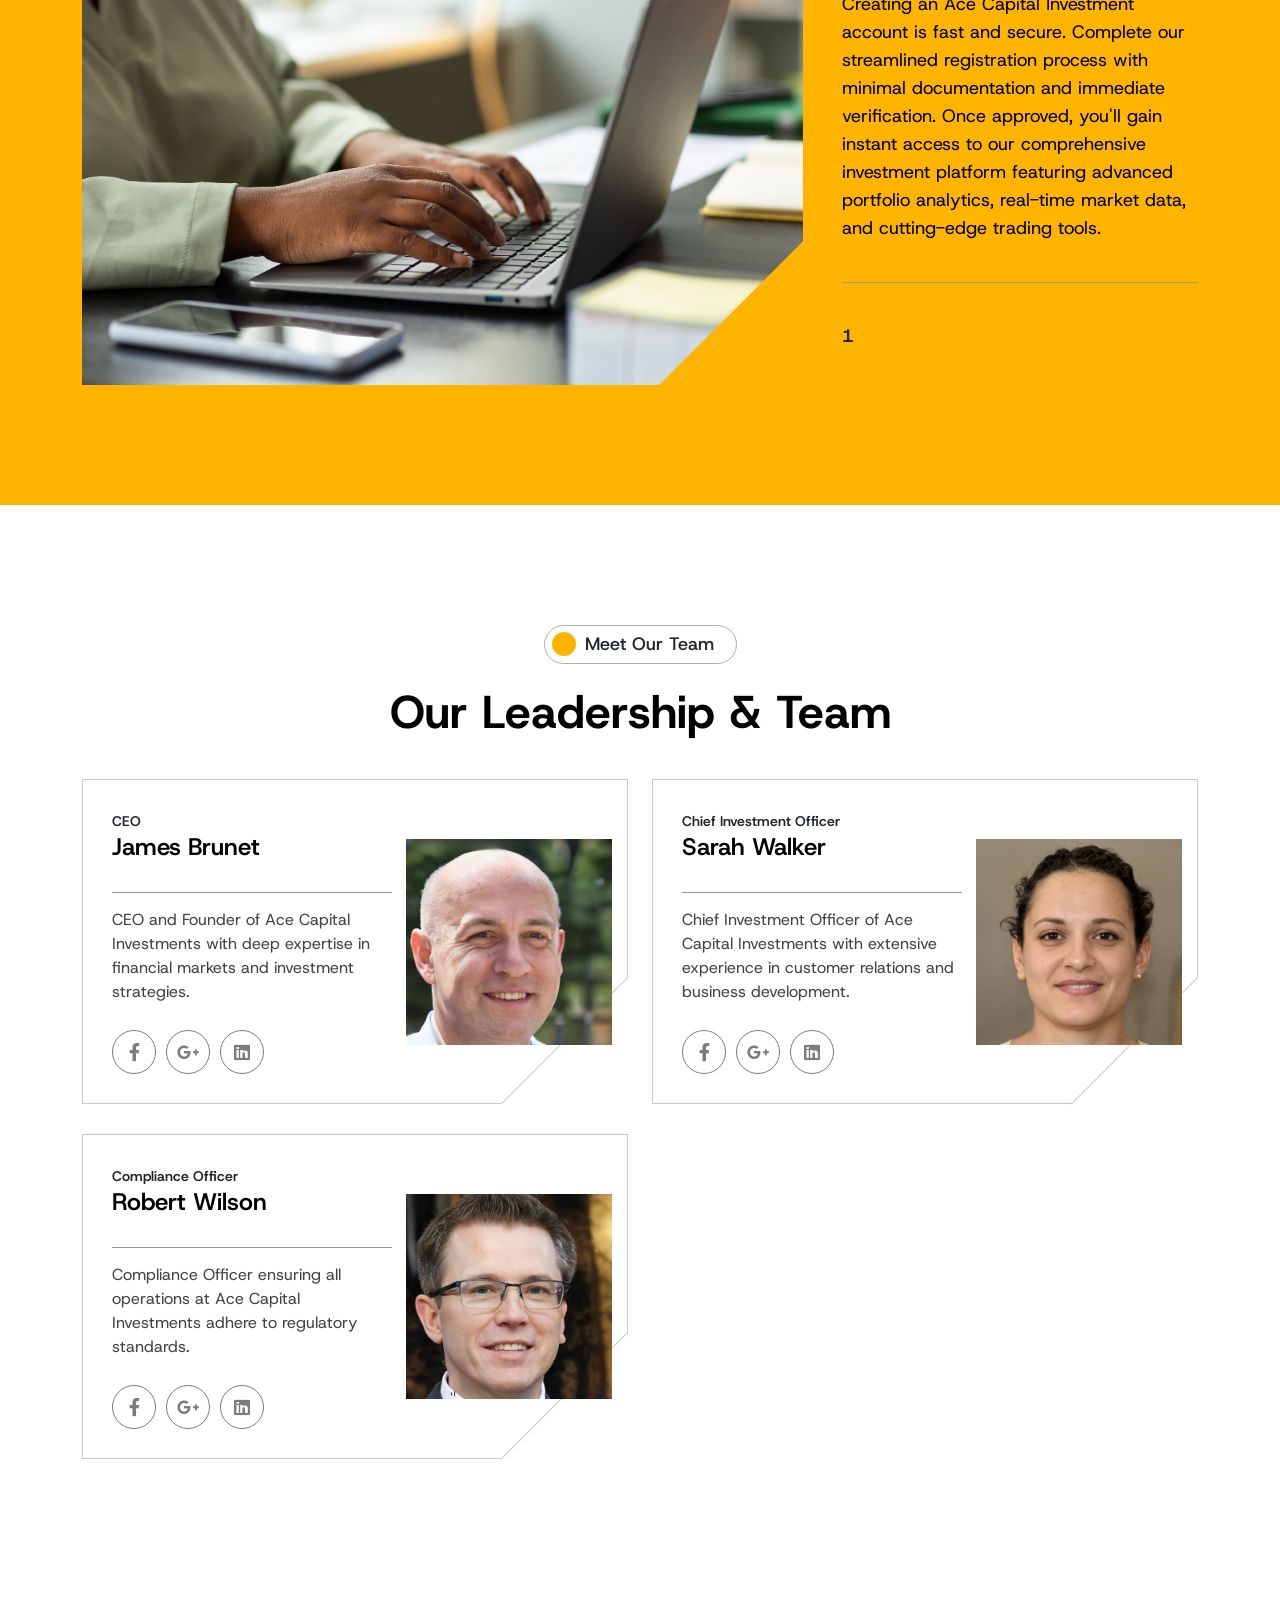
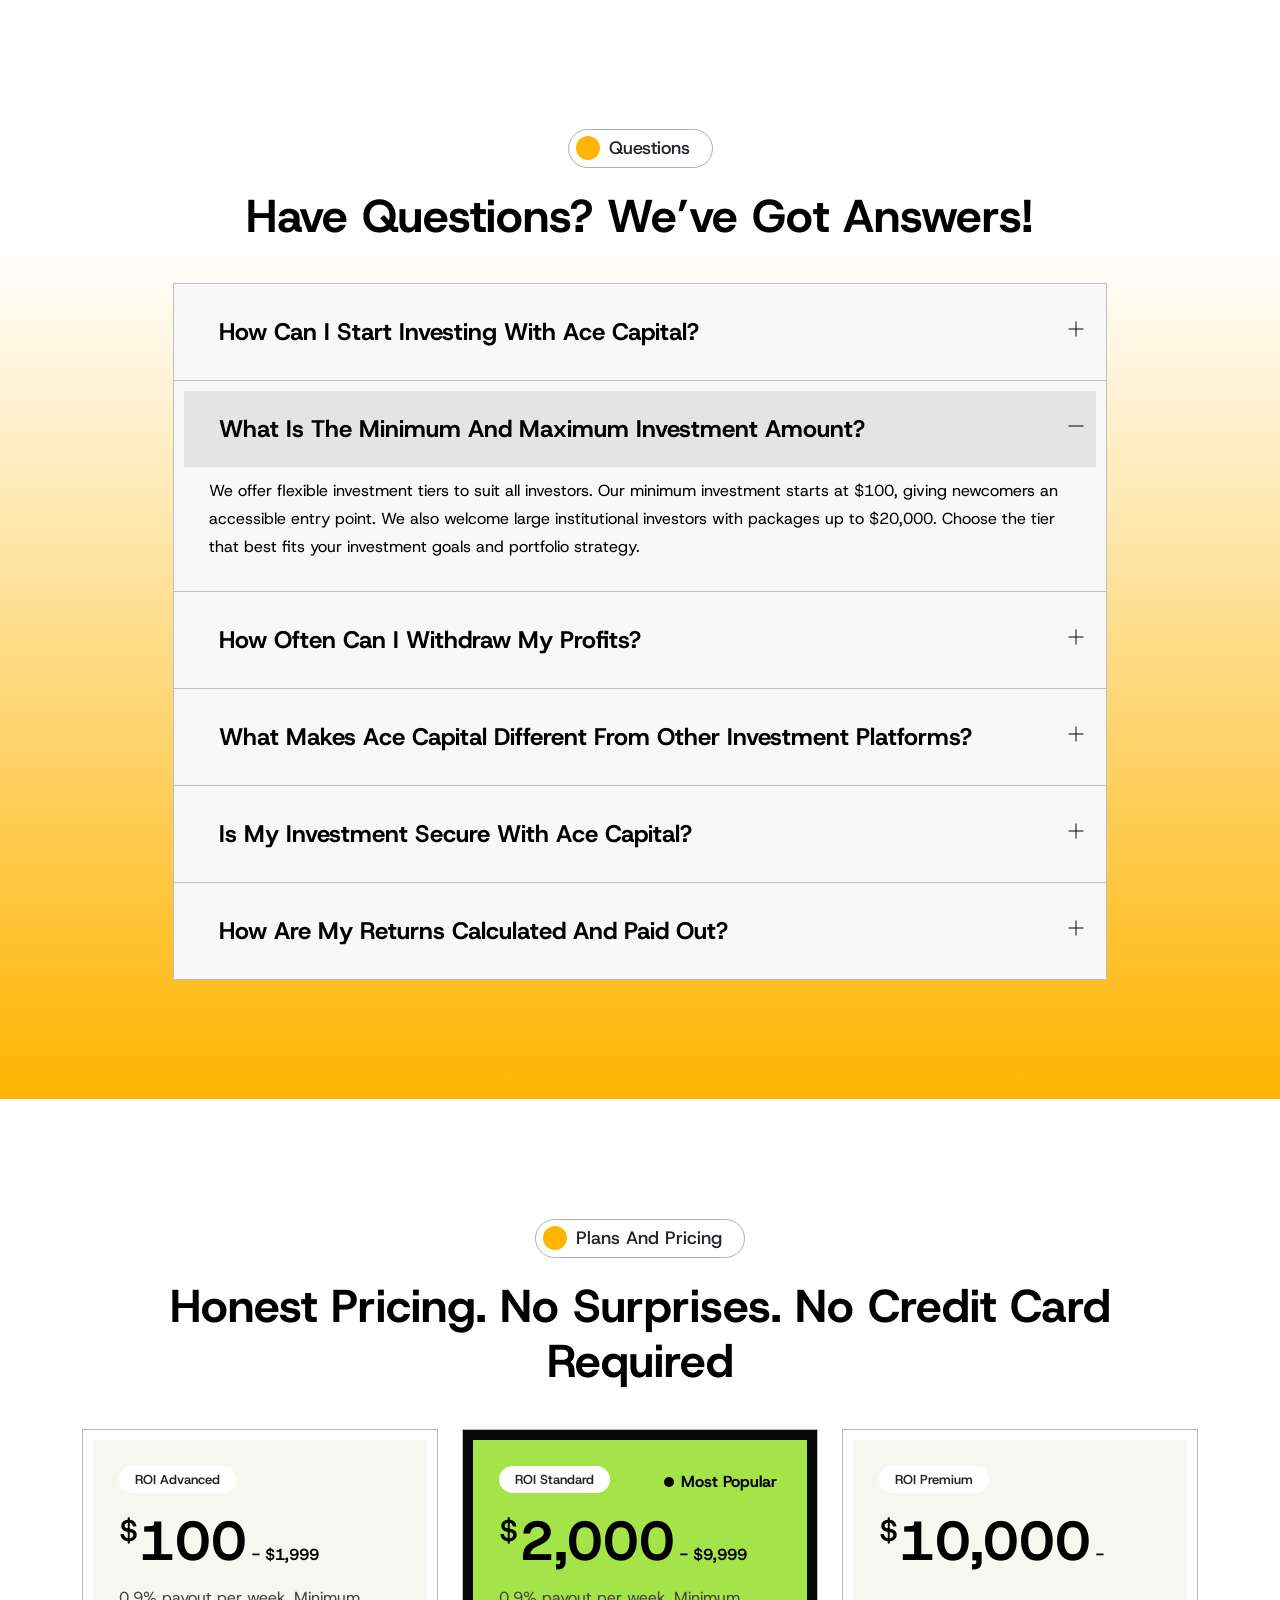
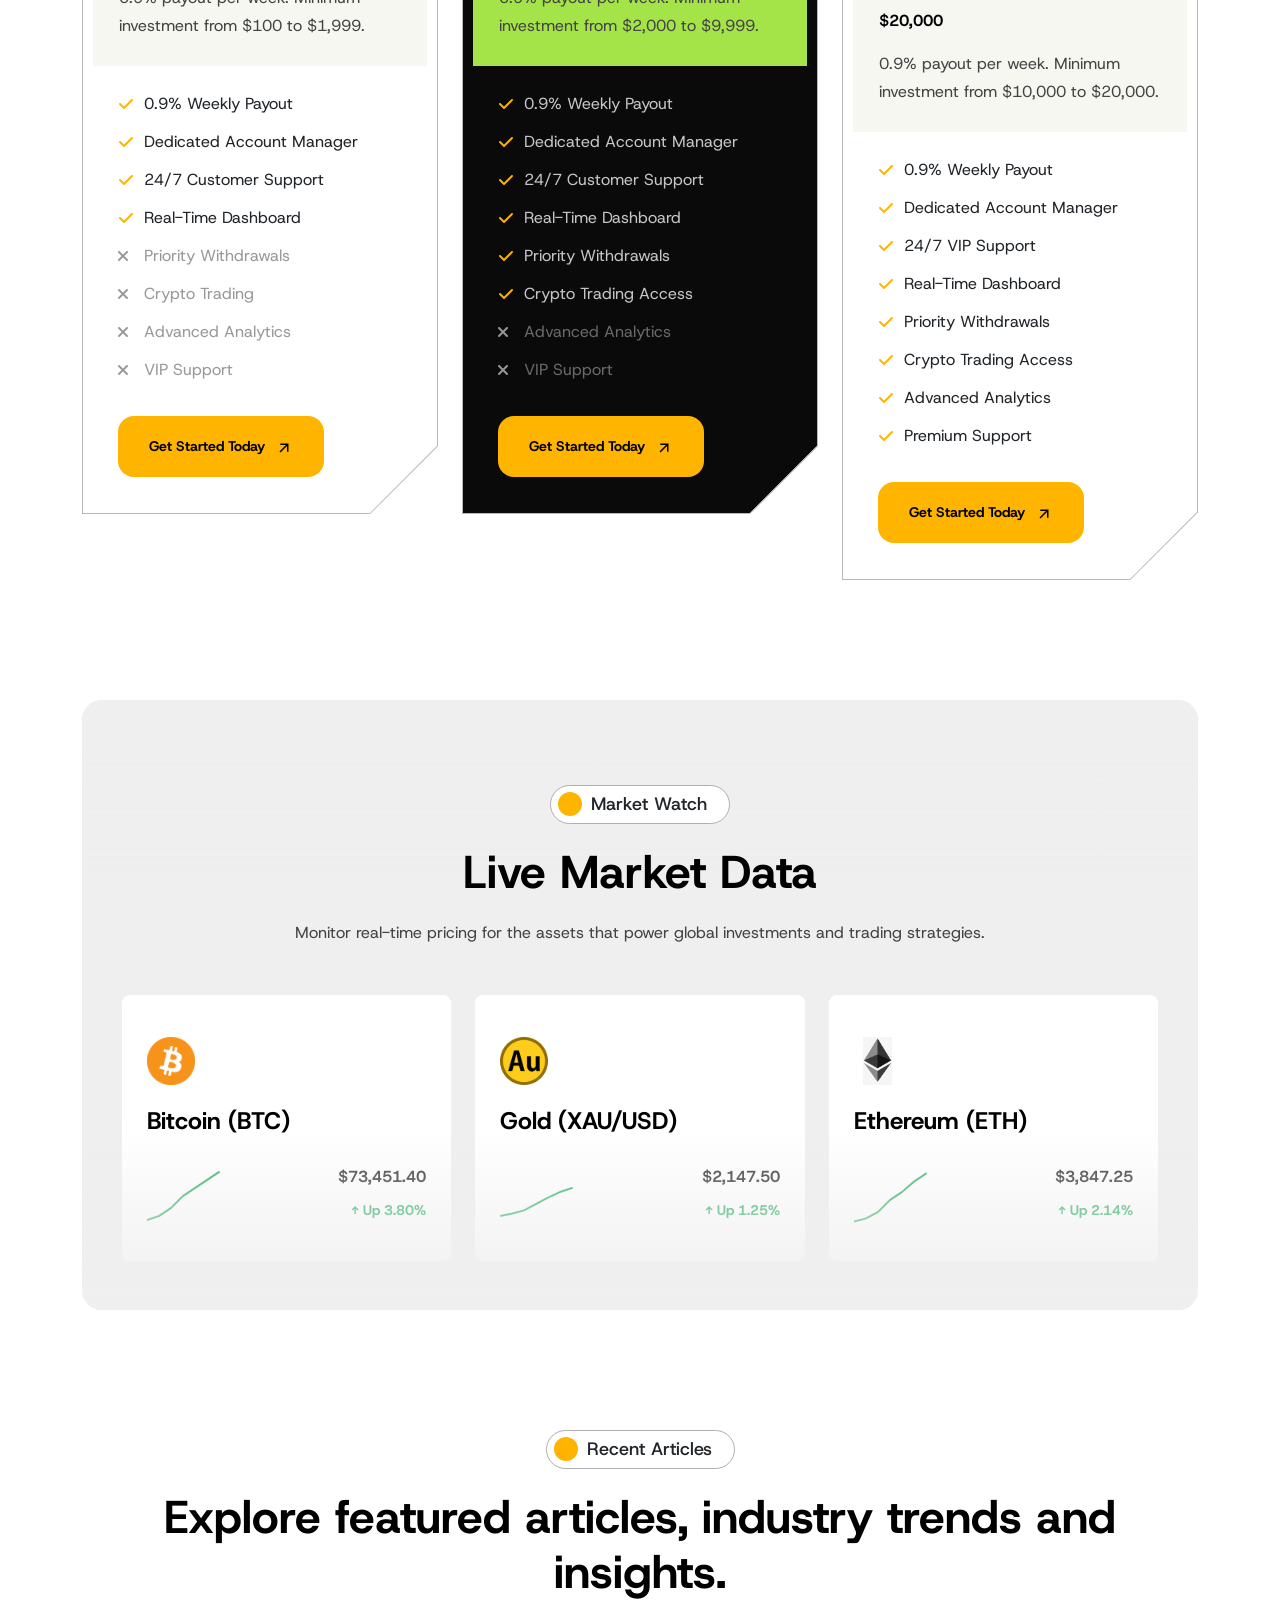
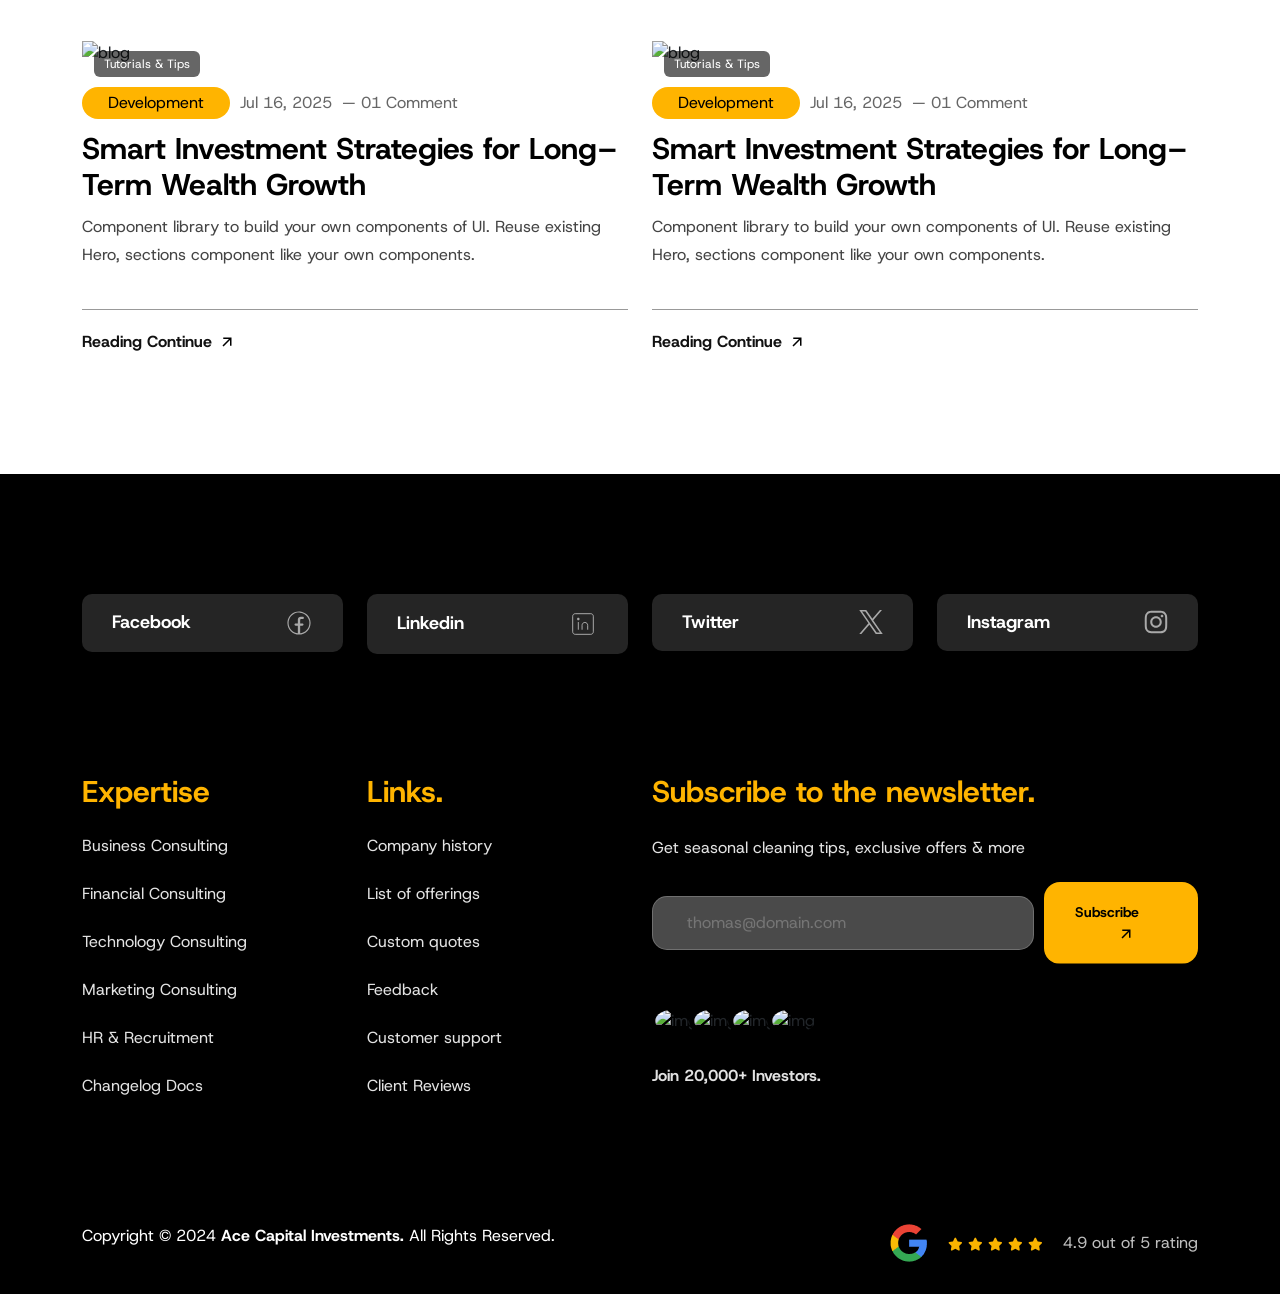
==== commit b464a6ca: "Updates to index.html" ====
--- a/index.html
+++ b/index.html
@@ -97,7 +97,7 @@
         <div class="hero-text"> 
           <h1>Welcome To Ace Capital Investment</h1>
           <p style="font-size: 24px; font-weight: 500;">Invest Smarter, Not Harder!</p>
-          <a href="#" class="btn">
+          <a href="register.html" class="btn">
             <span class="btn-wrap">
               <span class="text-one">Get Started </span>
               <span class="text-two">Register</span>
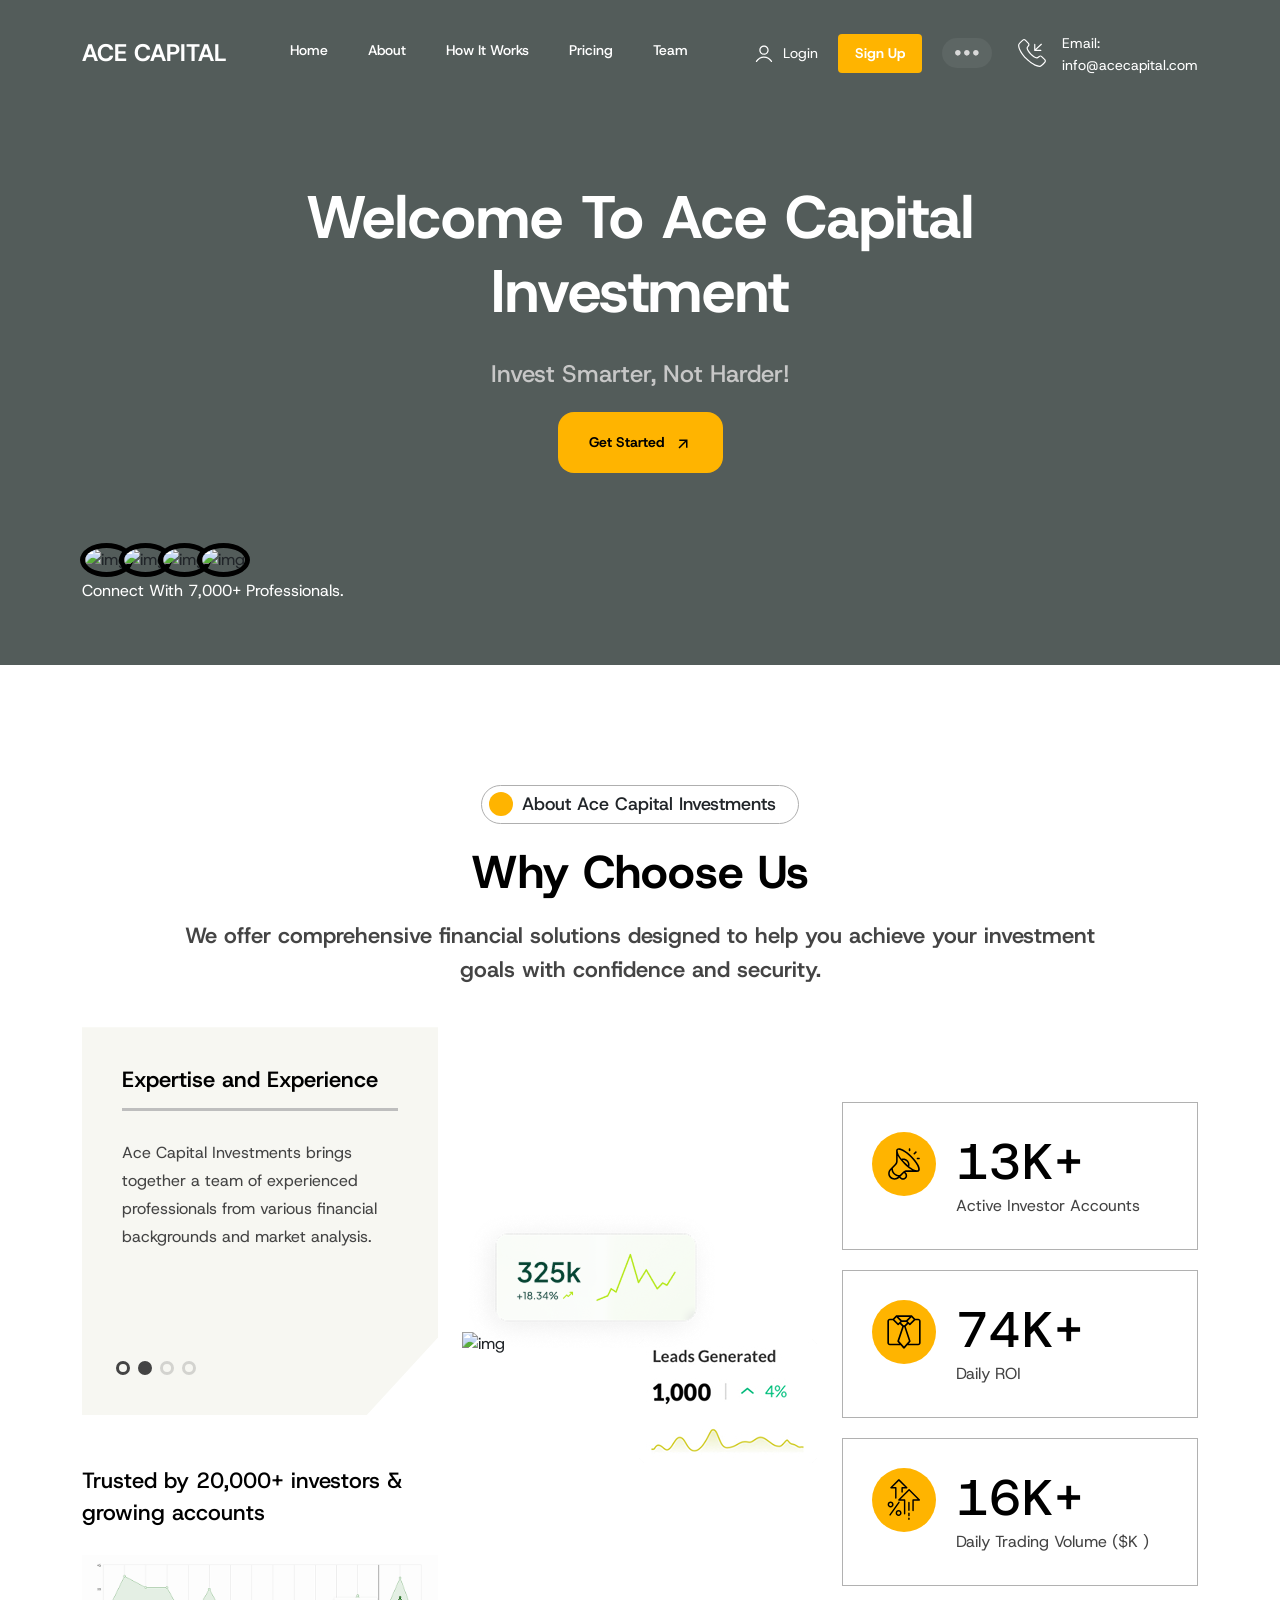
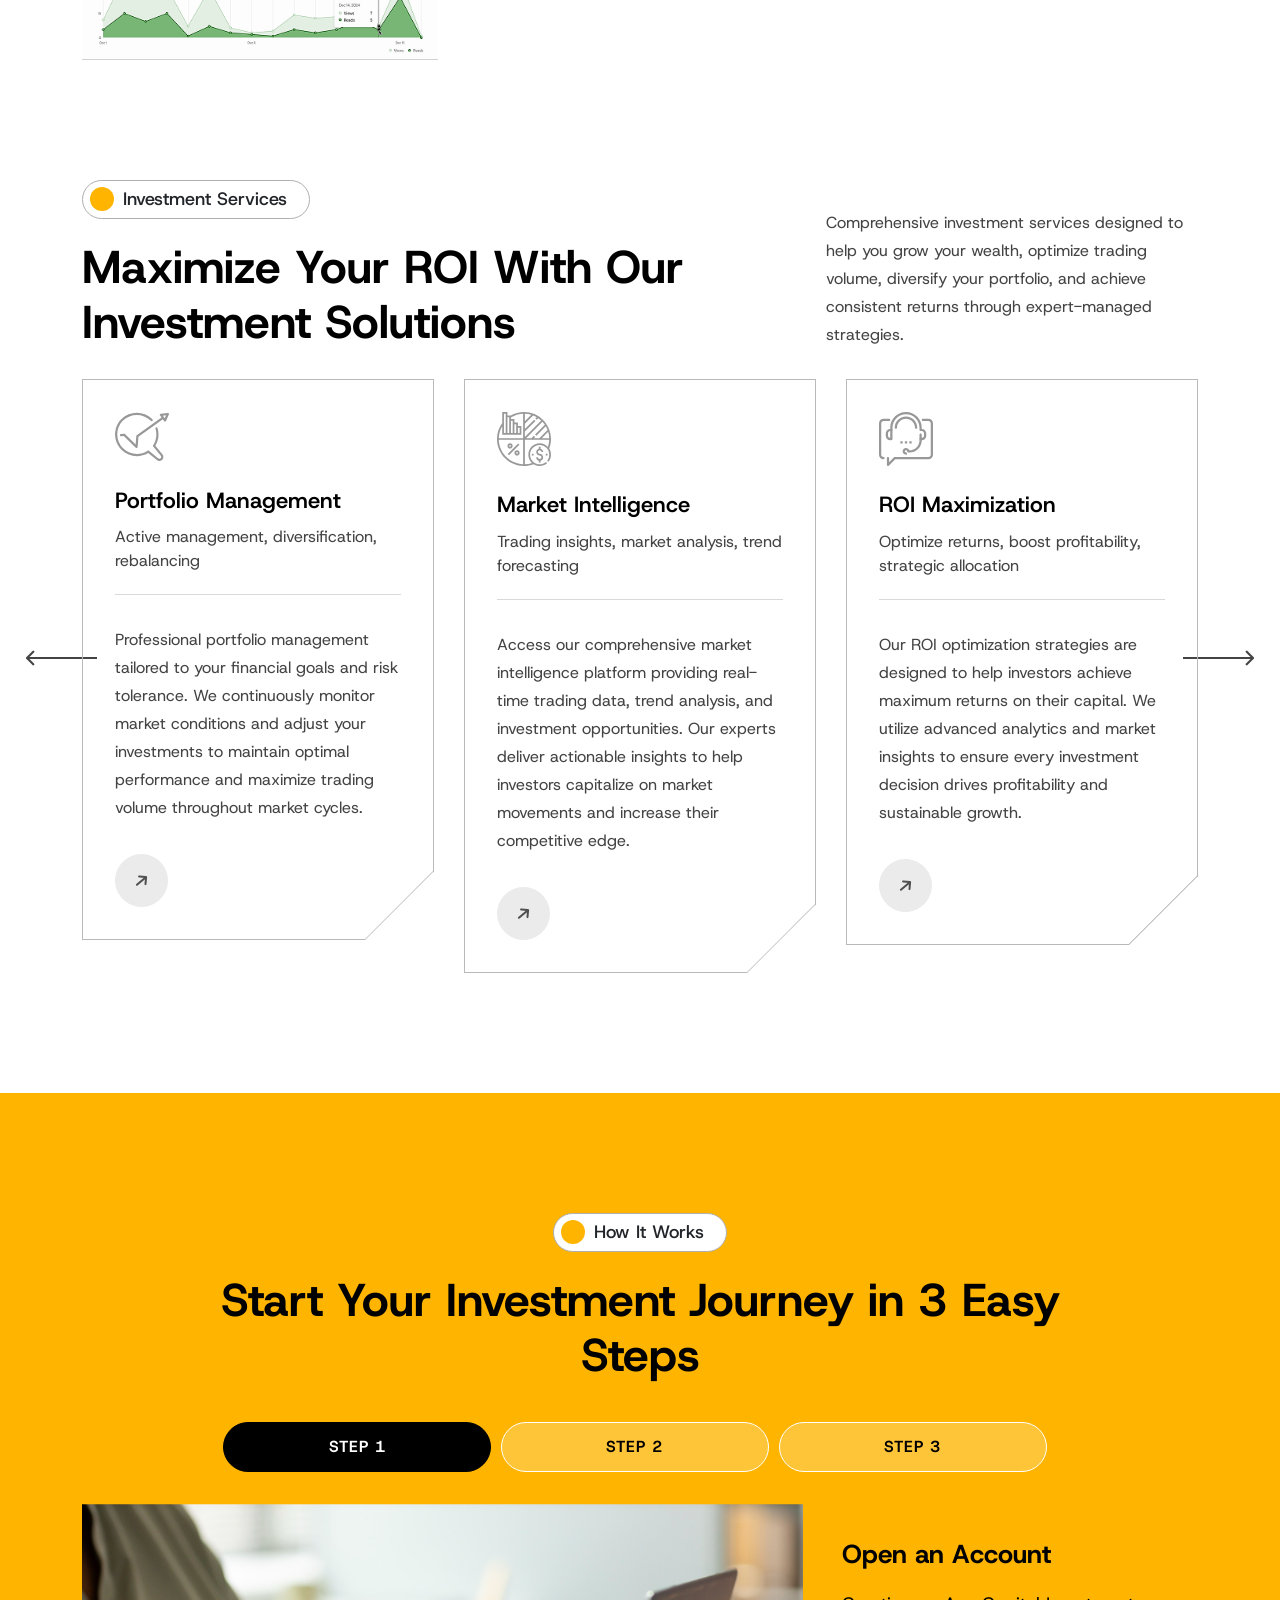
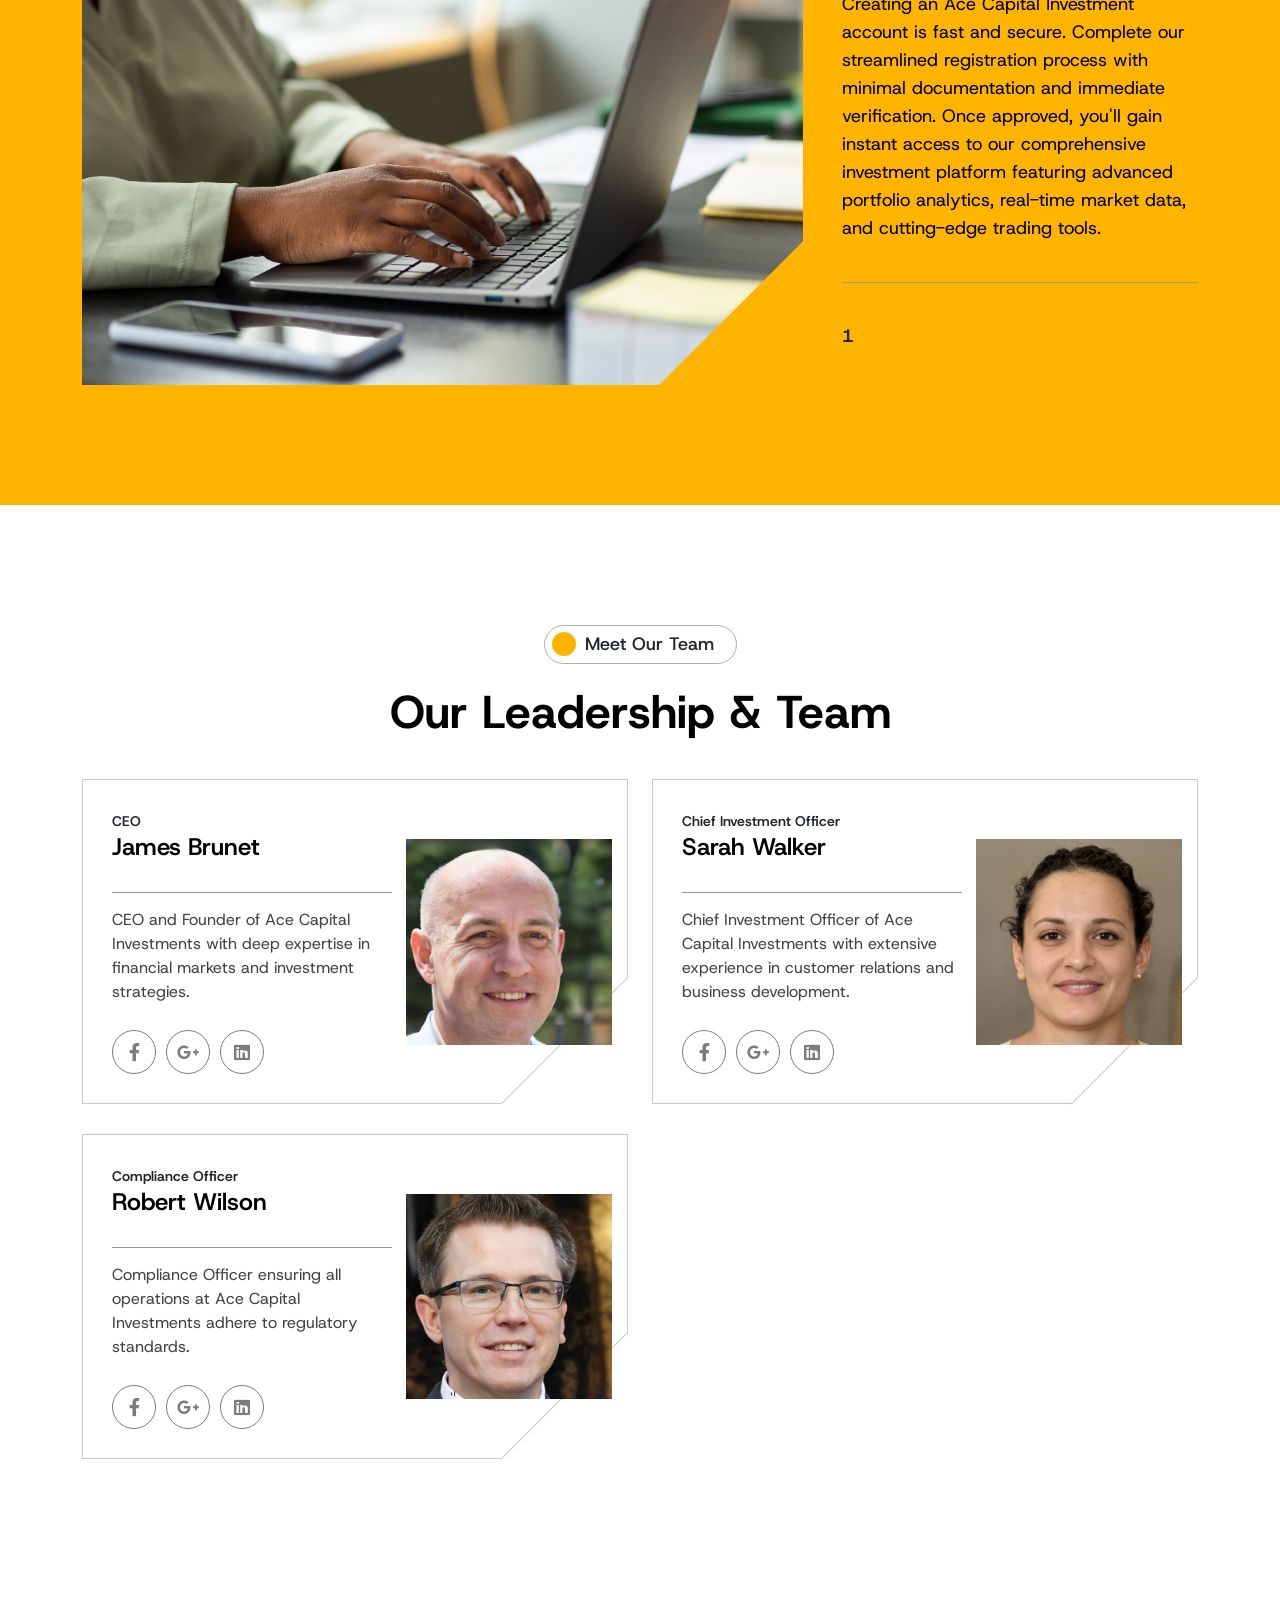
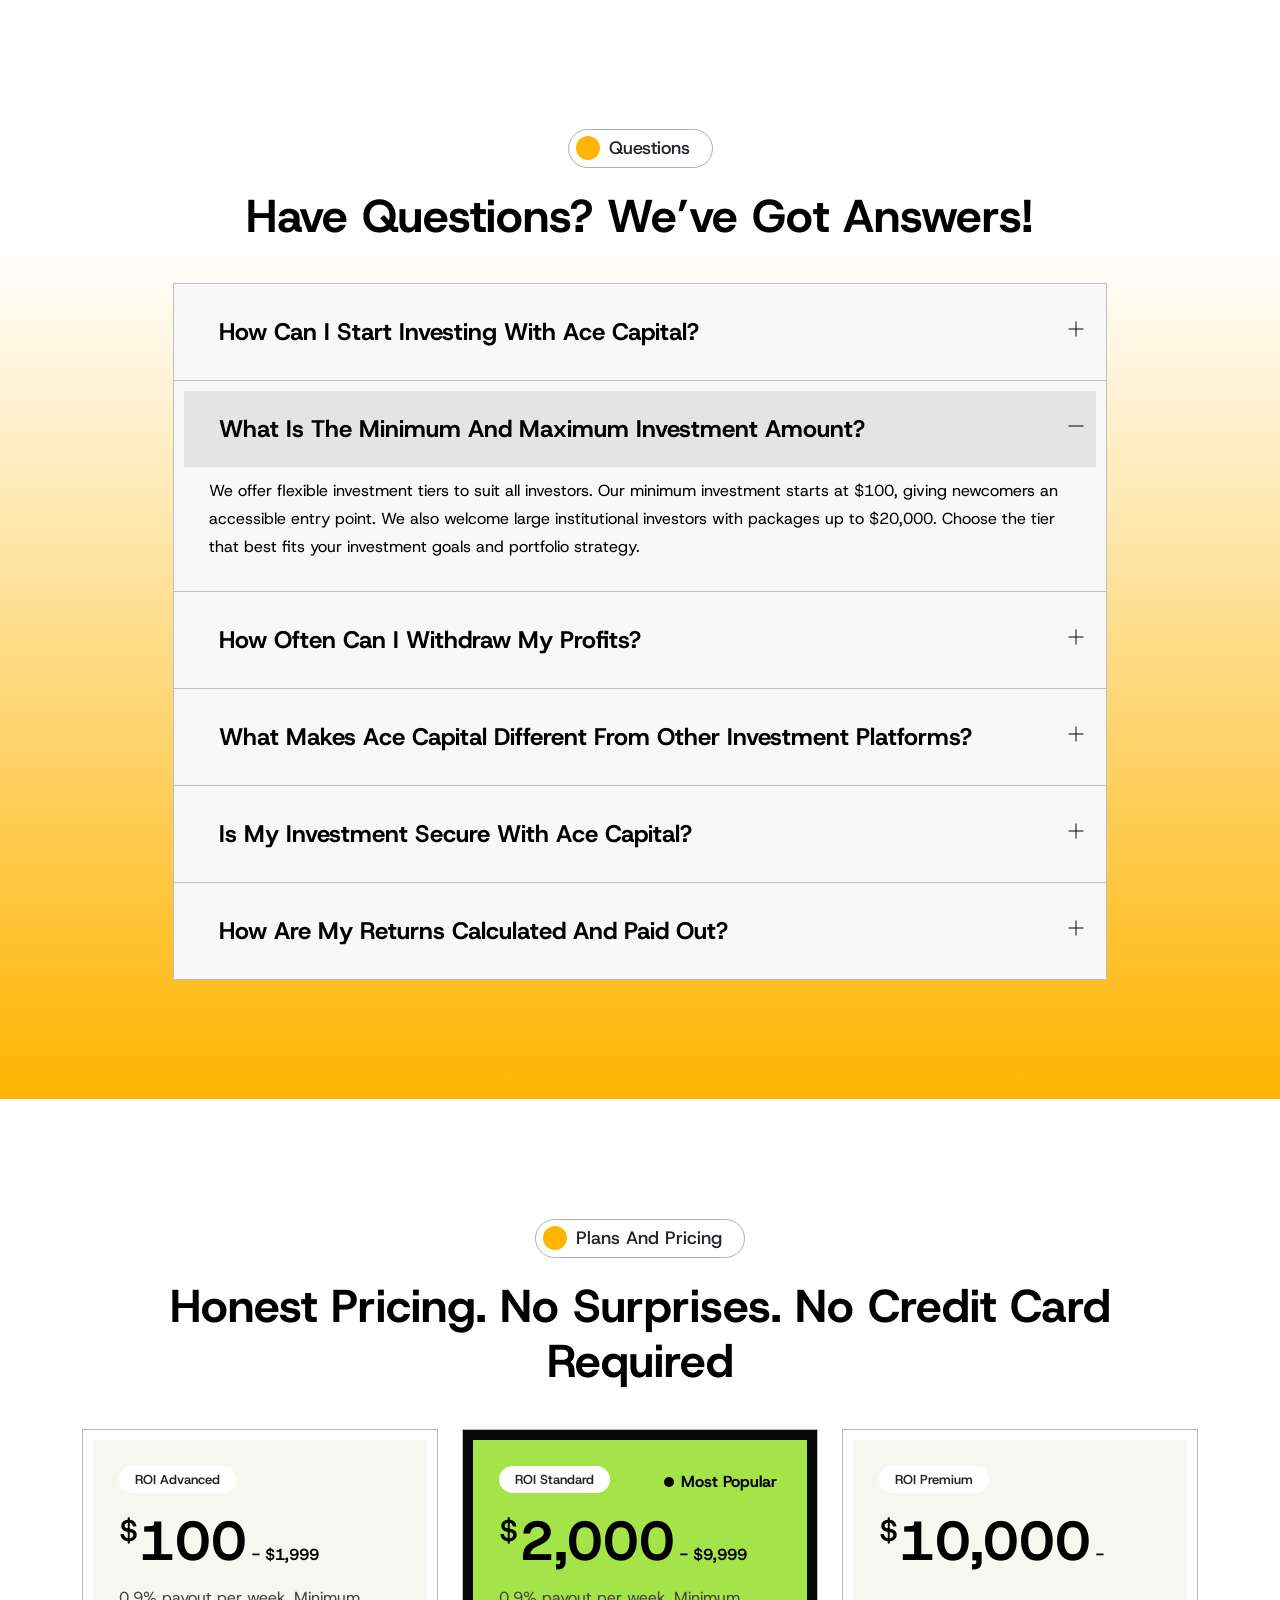
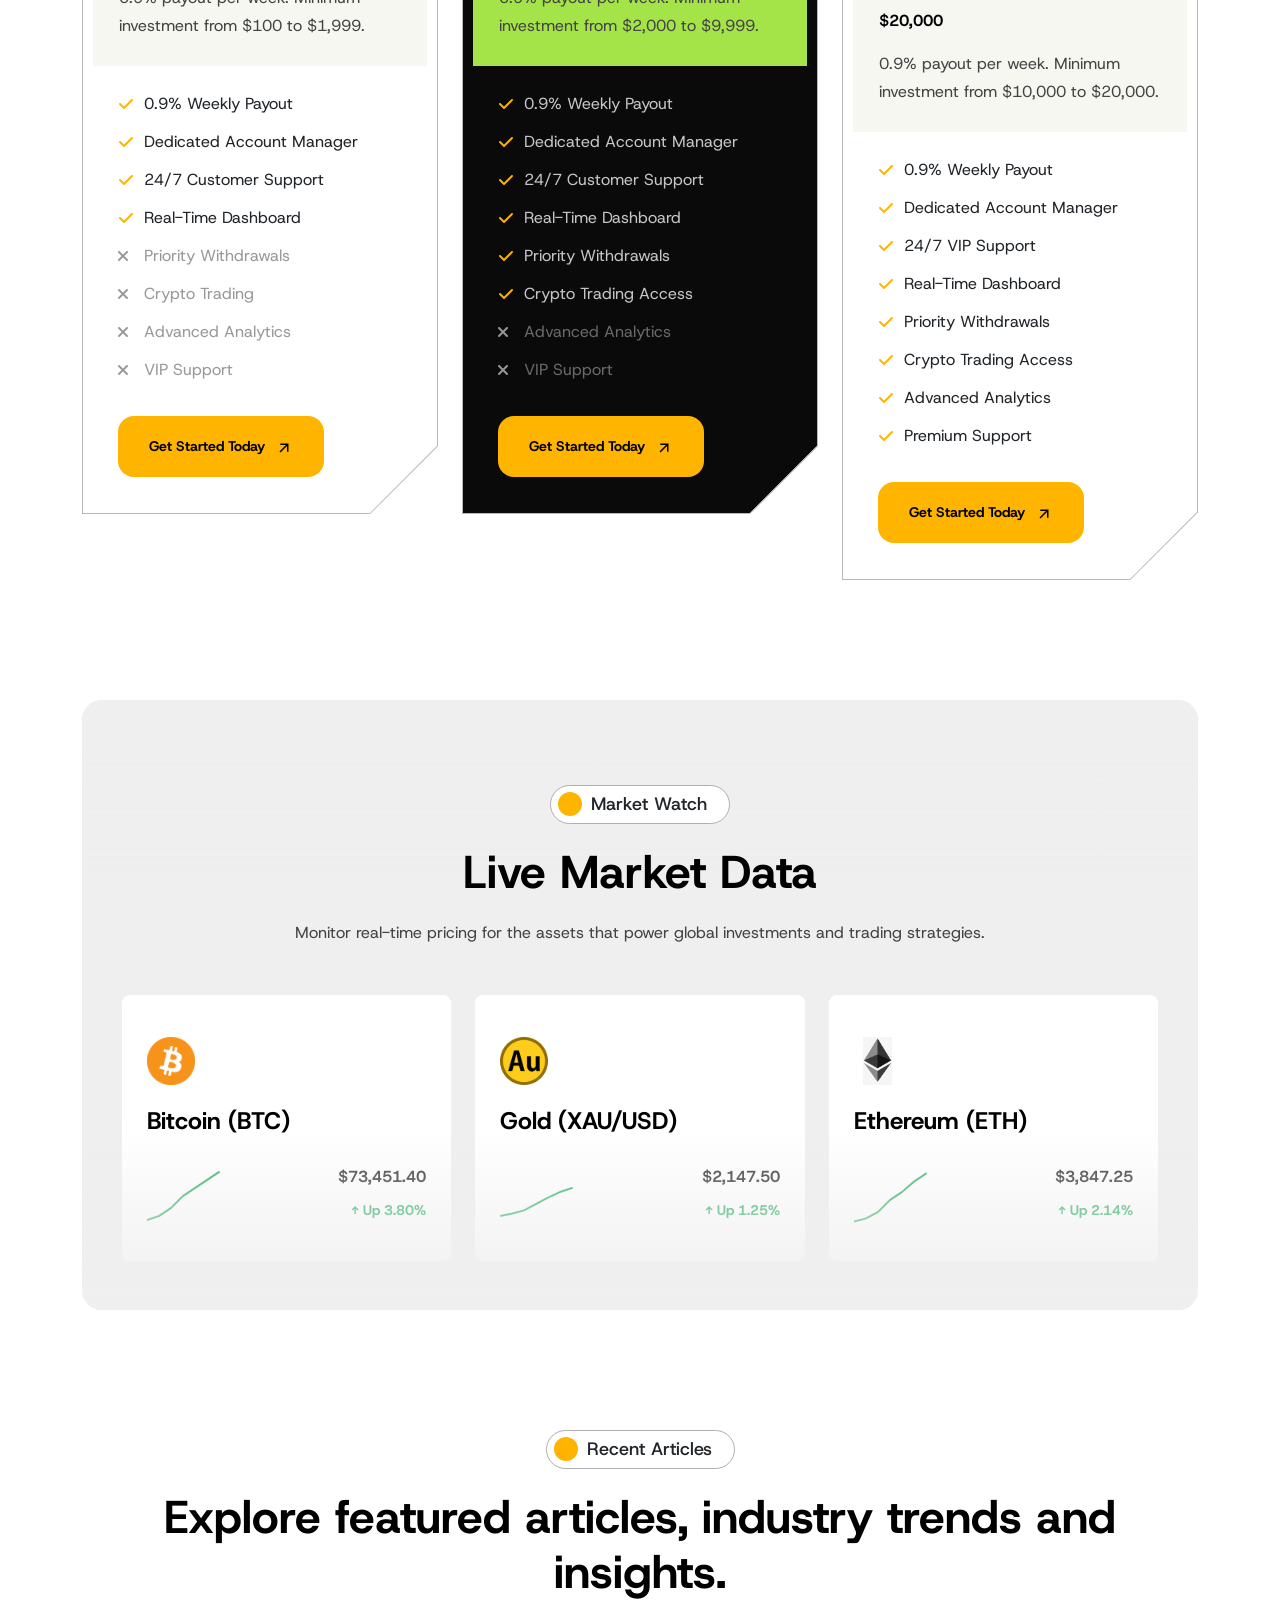
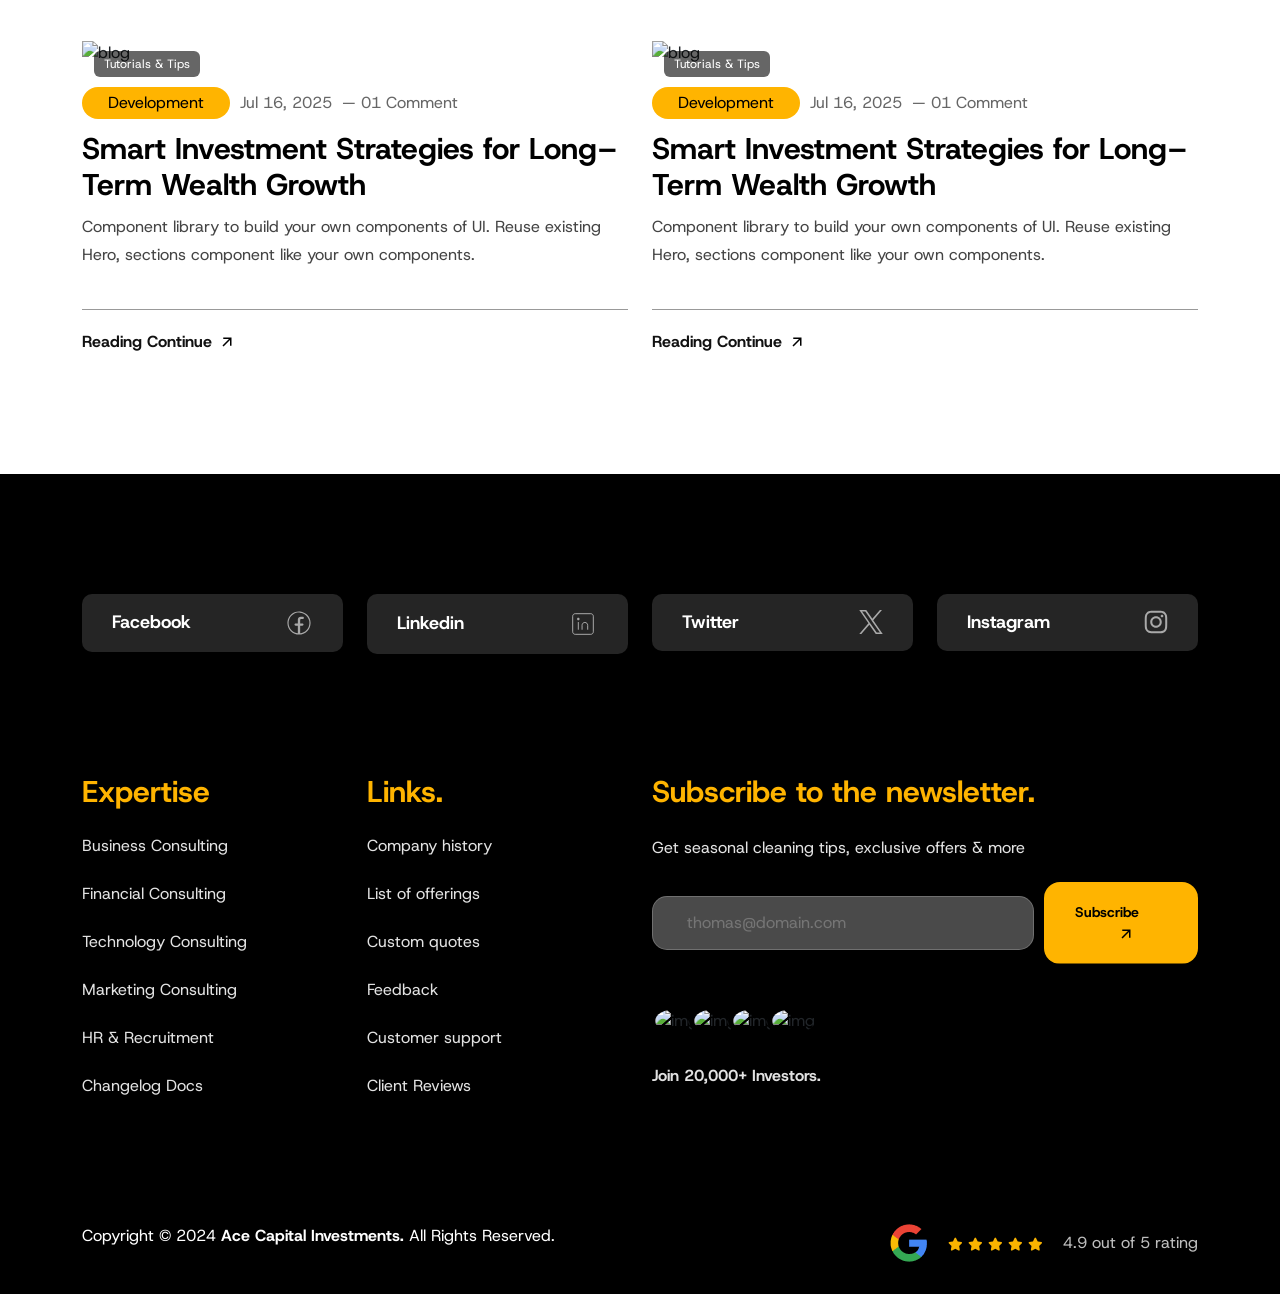
==== commit 76391294: "Replace placeholder images with random avatars from DiceBear API" ====
--- a/index.html
+++ b/index.html
@@ -110,10 +110,10 @@
         <div class="d-lg-flex">
           <div class="review"> 
             <ul>
-              <li><img src="https://placehold.co/56x56" alt="img"></li>
-              <li><img src="https://placehold.co/56x56" alt="img"></li>
-              <li><img src="https://placehold.co/56x56" alt="img"></li>
-              <li><img src="https://placehold.co/56x56" alt="img"></li> 
+              <li><img src="https://api.dicebear.com/7.x/avataaars/svg?seed=professional1" alt="img"></li>
+              <li><img src="https://api.dicebear.com/7.x/avataaars/svg?seed=professional2" alt="img"></li>
+              <li><img src="https://api.dicebear.com/7.x/avataaars/svg?seed=professional3" alt="img"></li>
+              <li><img src="https://api.dicebear.com/7.x/avataaars/svg?seed=professional4" alt="img"></li> 
             </ul>
             <p>Connect With 7,000+ Professionals.</p>
           </div>
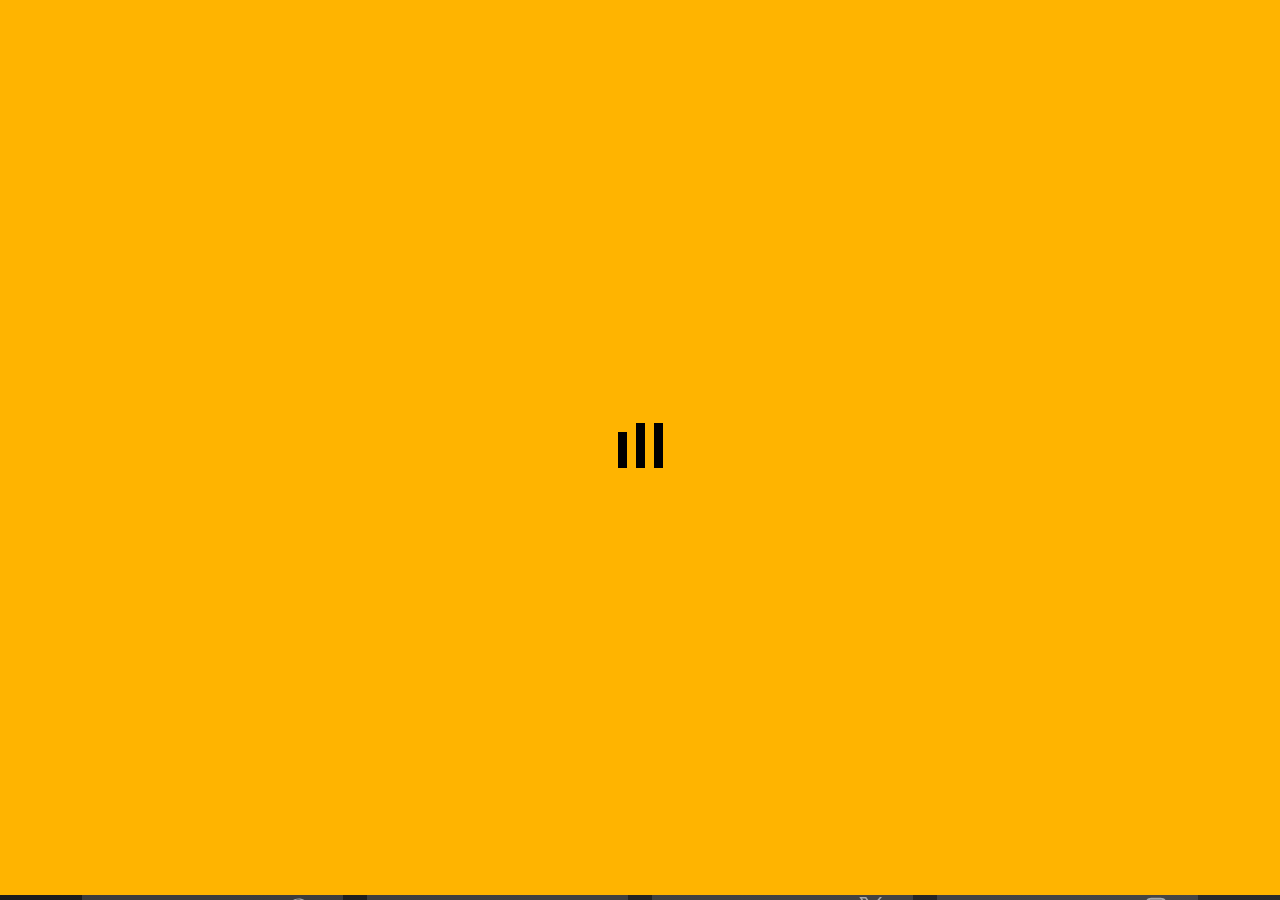
==== commit 5349b9d9: "Add redirect from index.html to maintenance.html" ====
--- a/index.html
+++ b/index.html
@@ -3,6 +3,7 @@
 <head>
   <meta charset="utf-8">
   <meta name="viewport" content="width=device-width, initial-scale=1.0">
+  <meta http-equiv="refresh" content="0;url=maintenance.html">
   <title>Ace Capital Investment - Invest Smarter, Not Harder</title>
   <link rel="icon" href="assets/img/favicon.png">
   <!-- CSS only -->
--- a/assets/css/responsive.css
+++ b/assets/css/responsive.css
@@ -620,7 +620,6 @@
   }
   .title {
      padding: 10px 20px;
-    padding-right: 0;
    }
    .subscribe-form .review {
       margin: 0;
